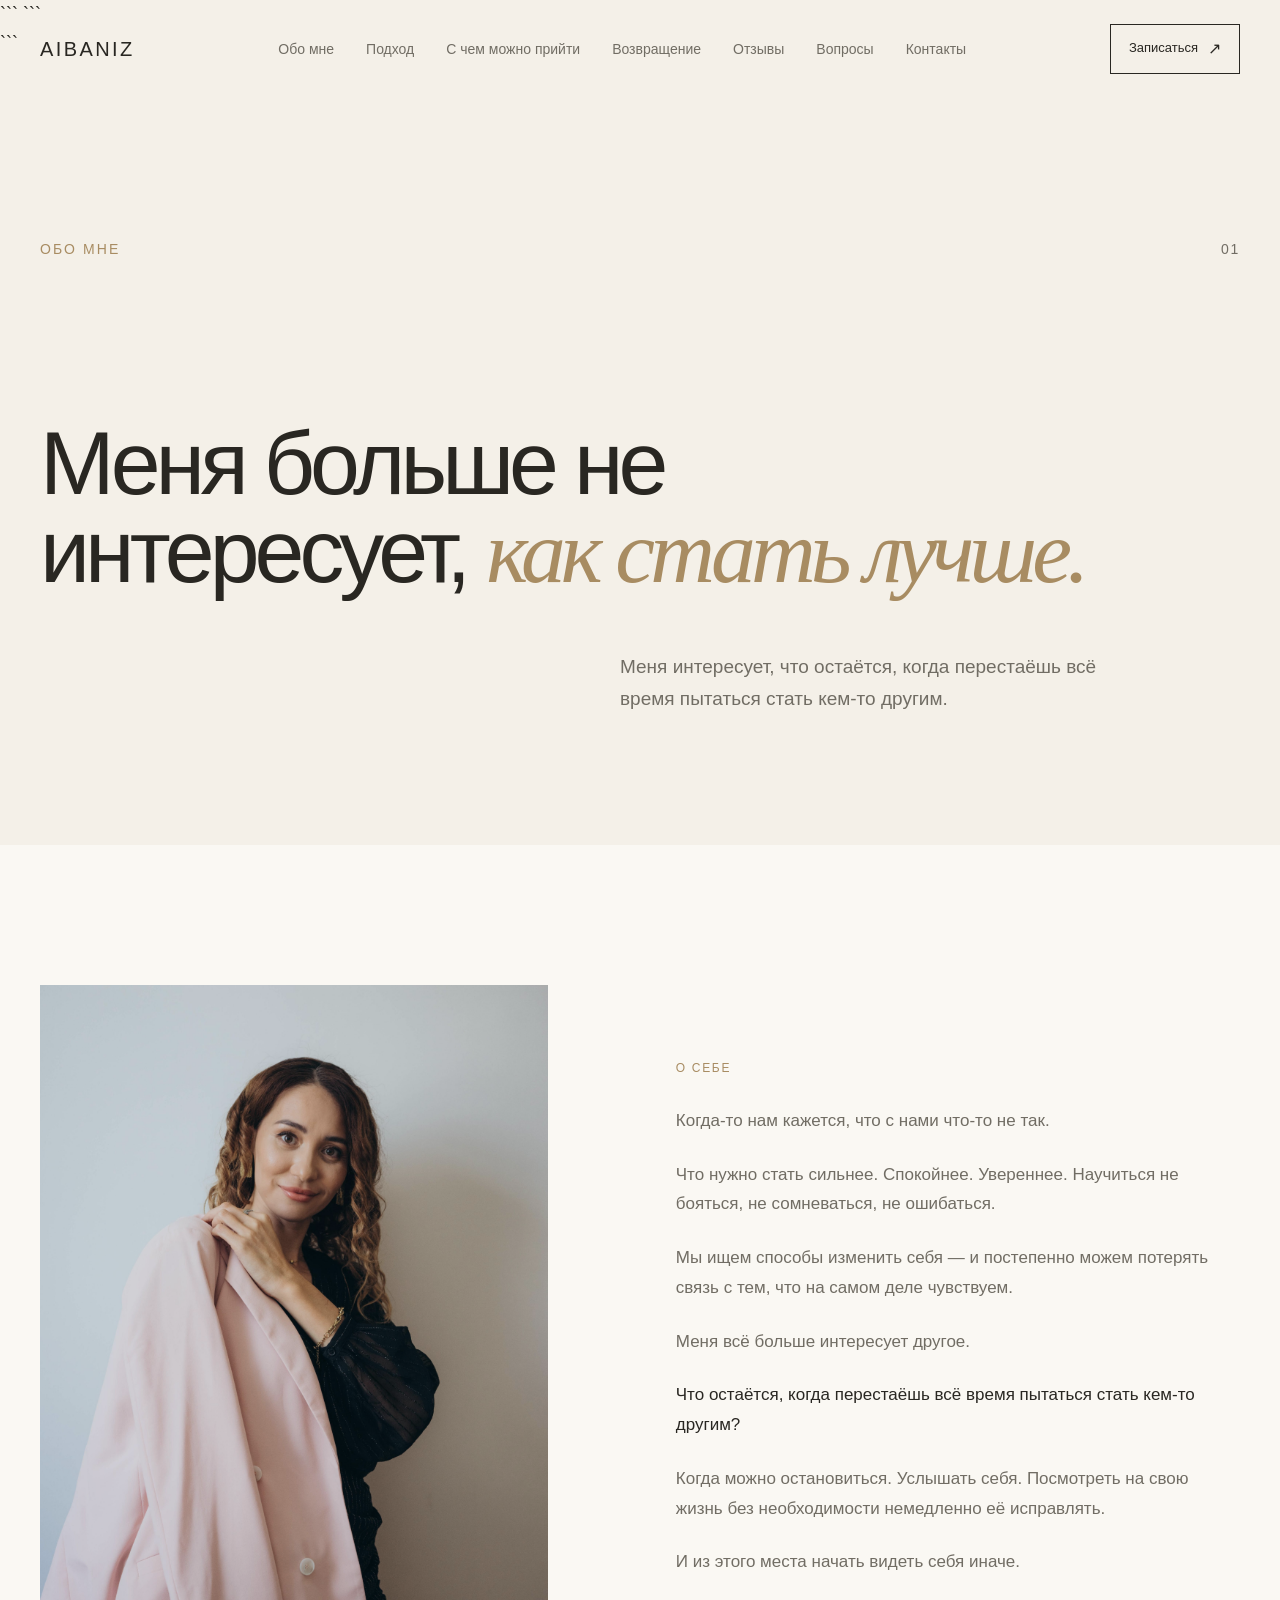
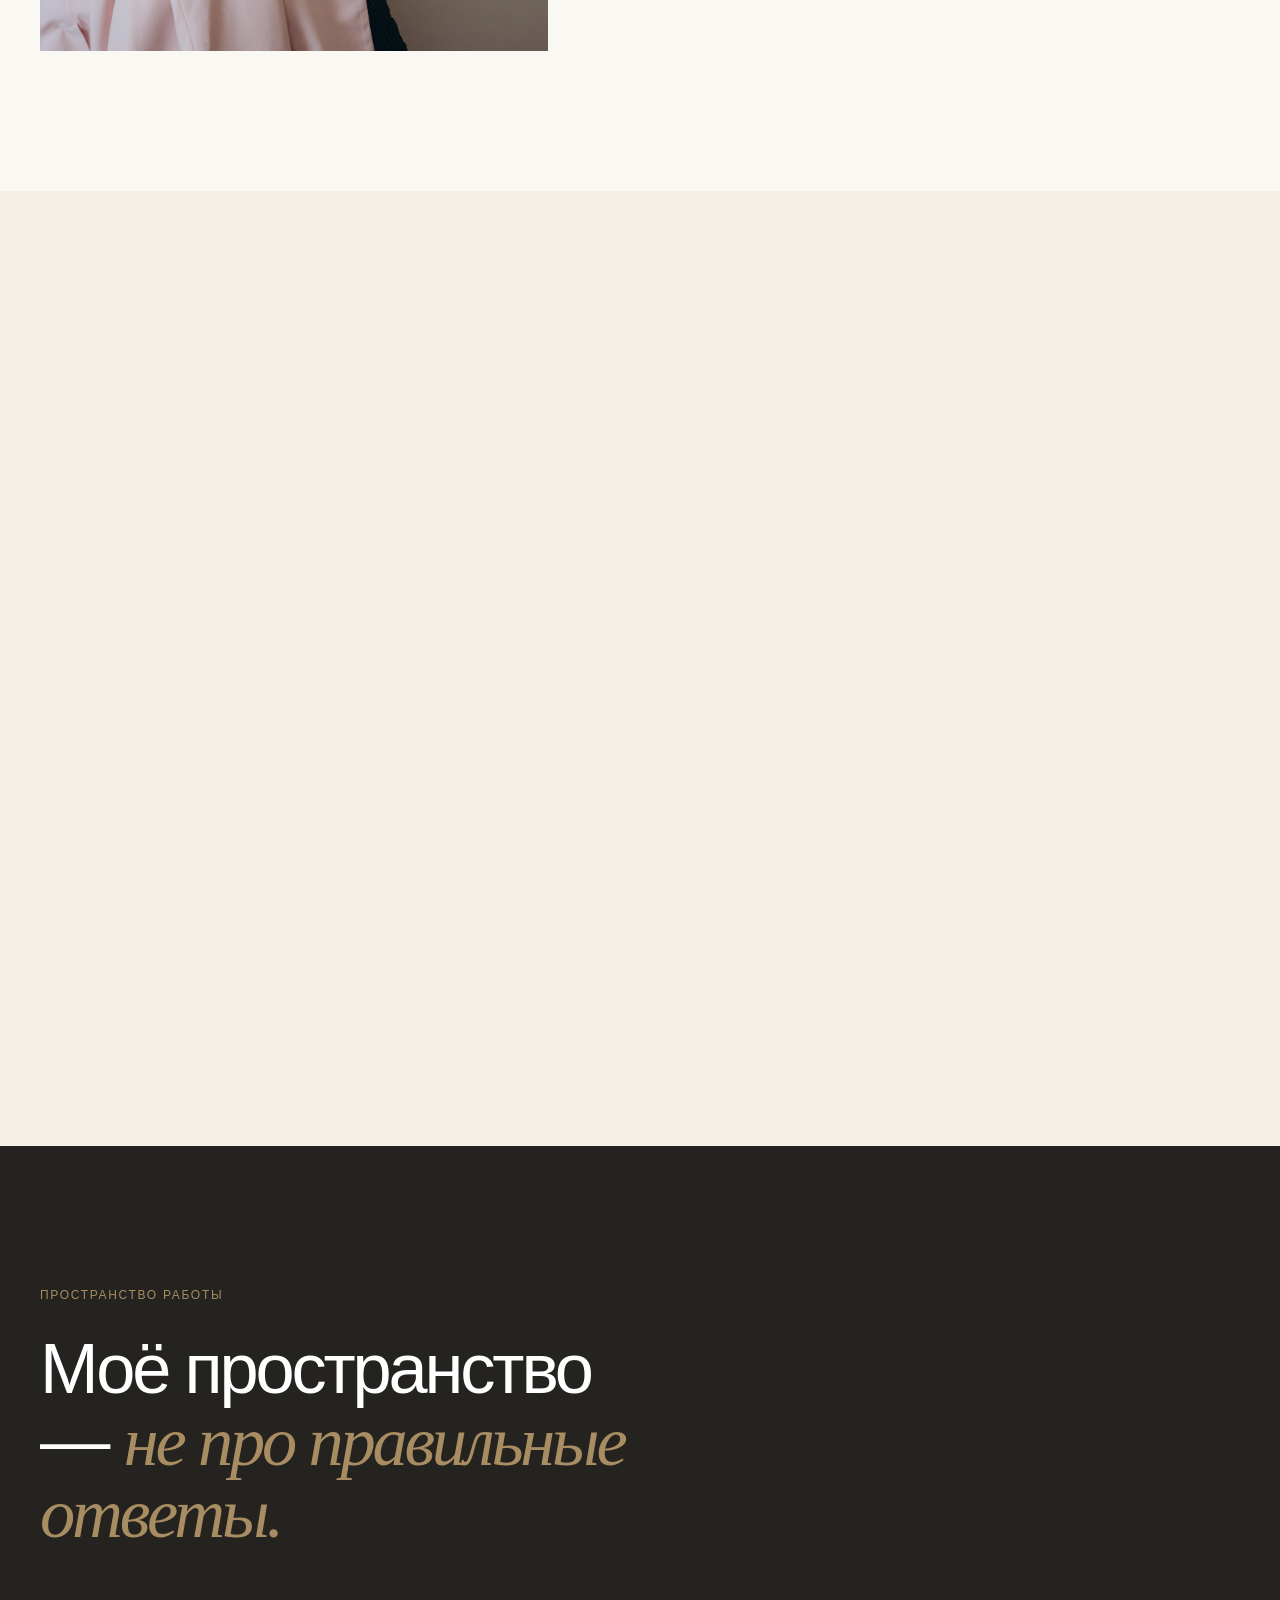
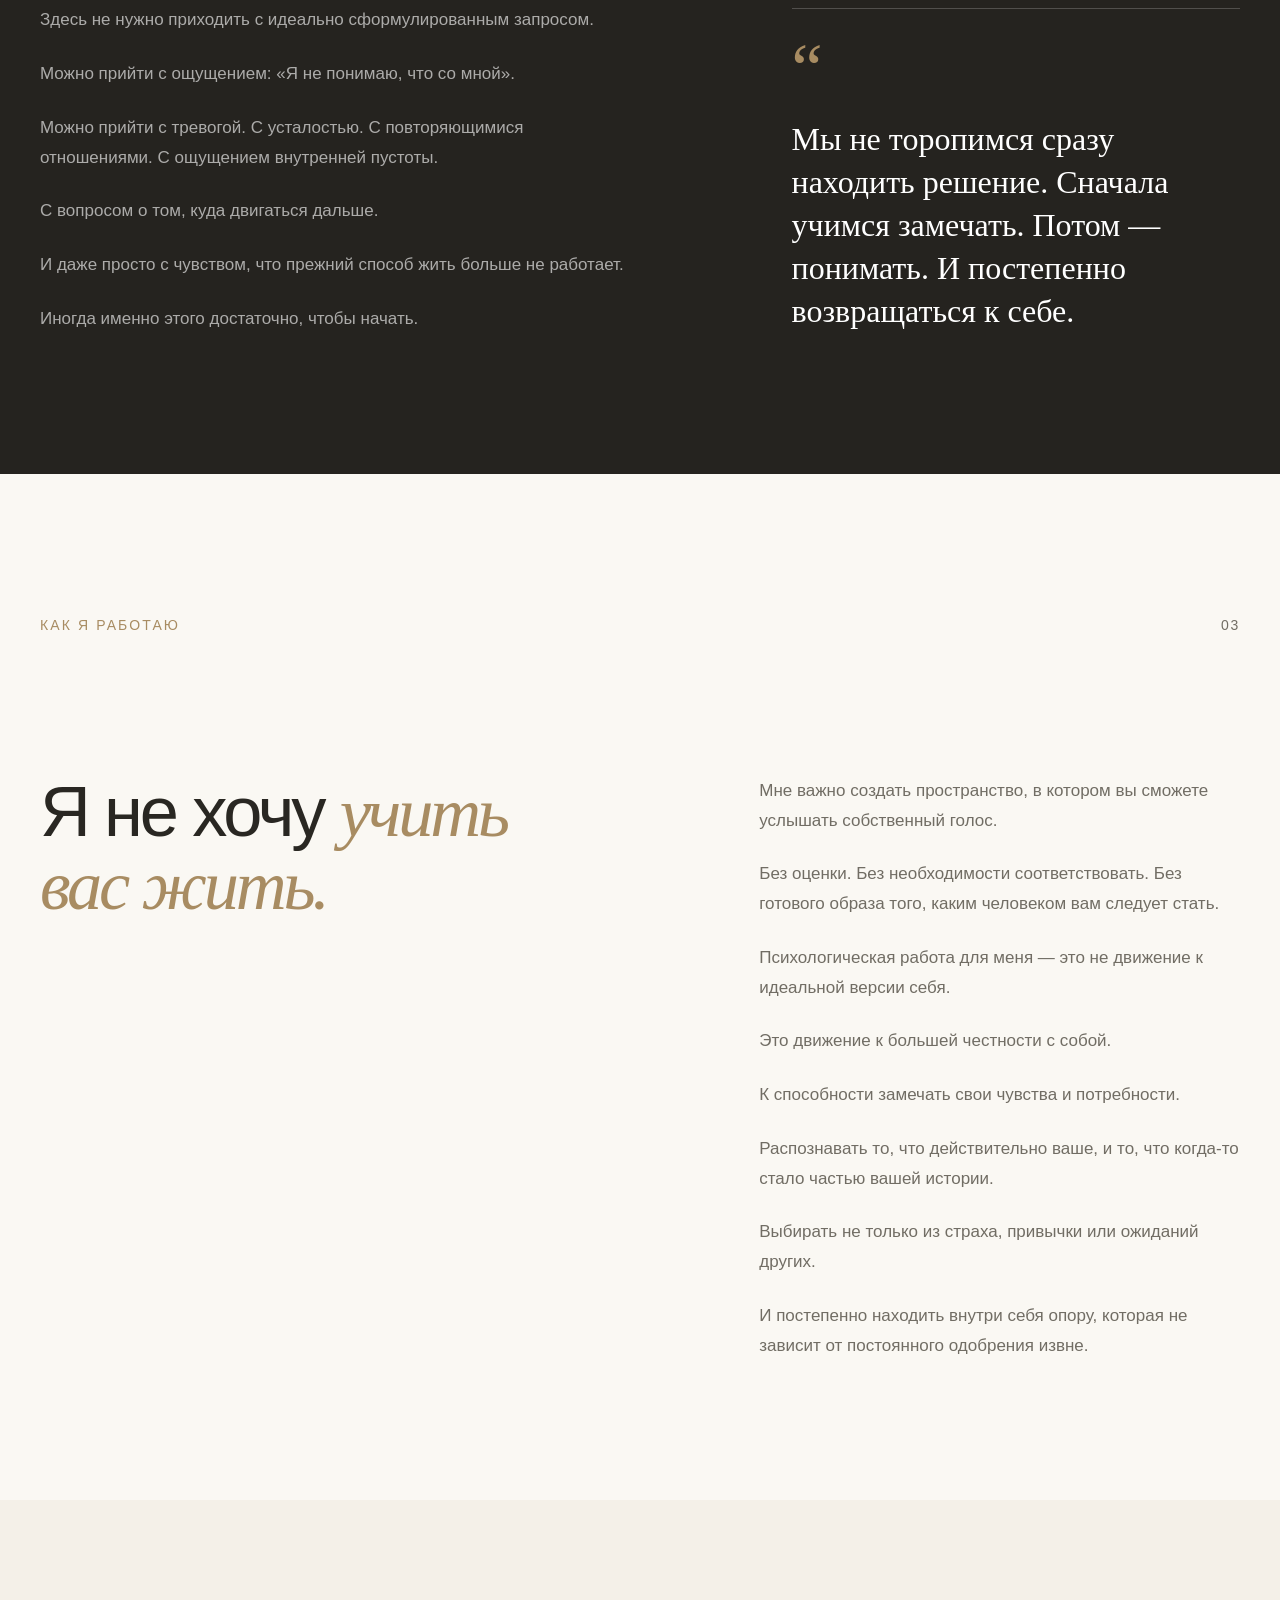
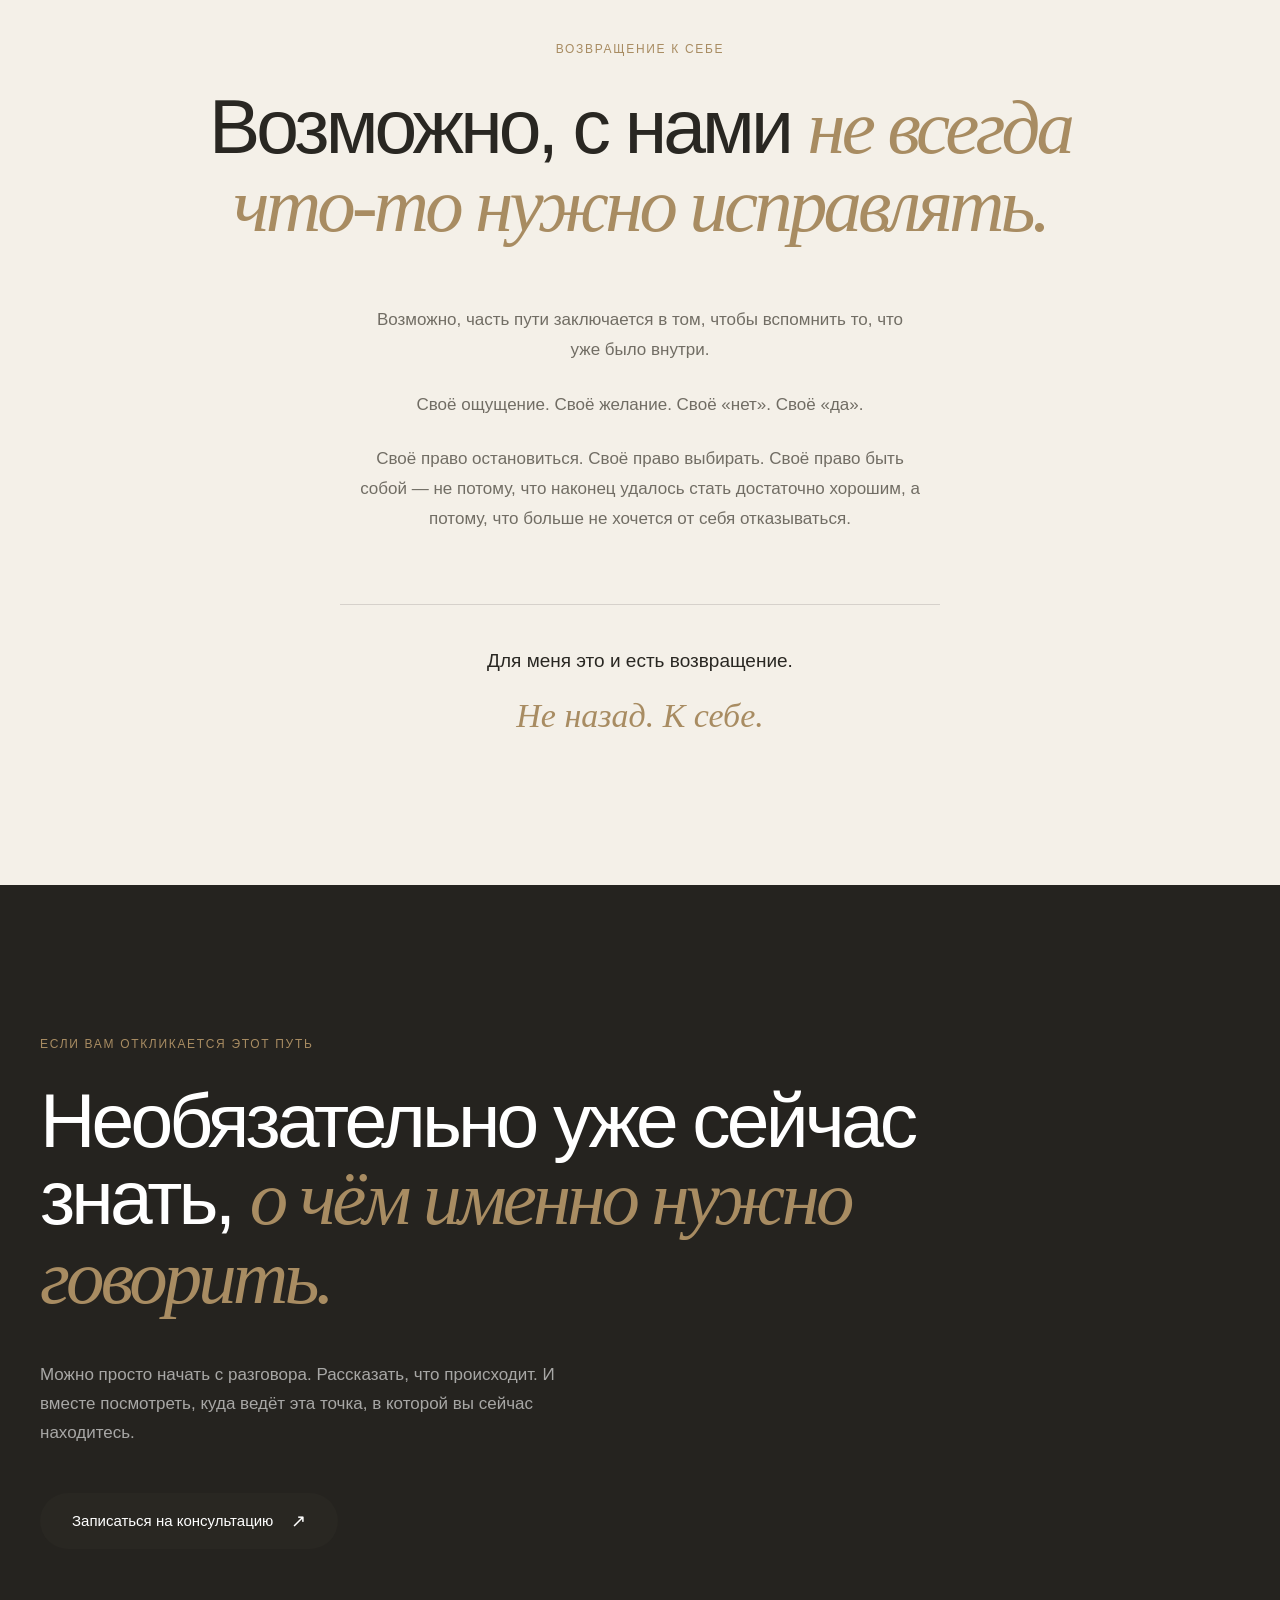
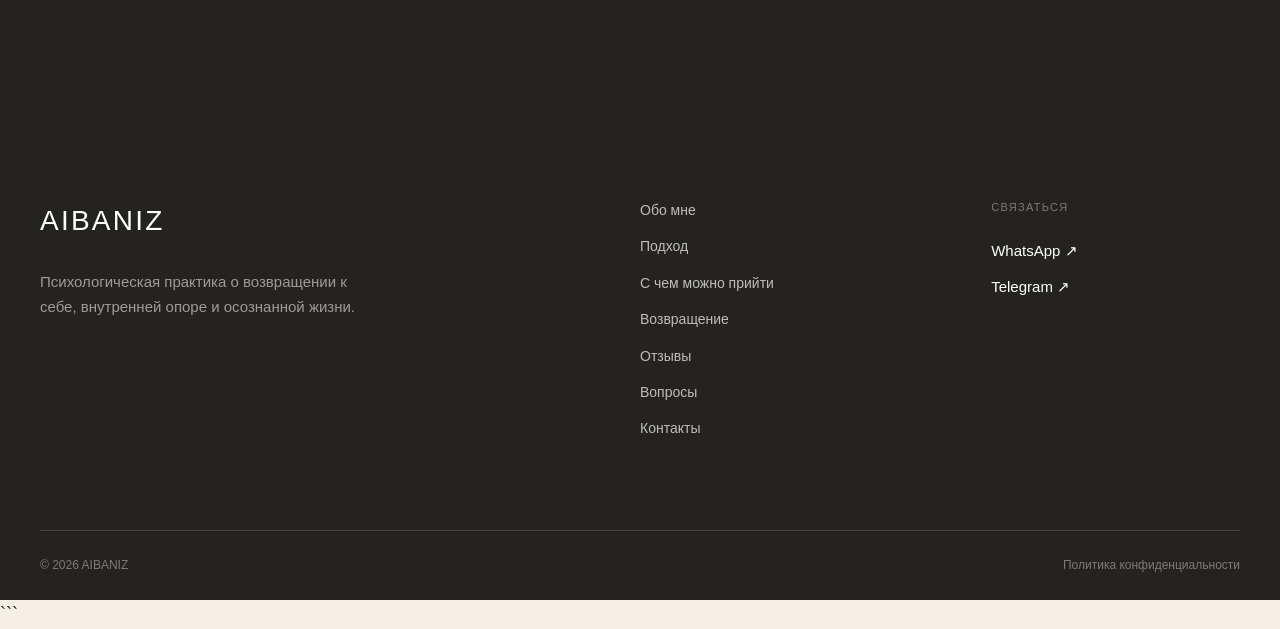
==== about.html @ 9a018389 "feat: add about and story pages" ====
<!doctype html>

<html lang="ru">
  <head>
    <meta charset="UTF-8" />

```
<meta
  name="viewport"
  content="width=device-width, initial-scale=1.0"
/>

<meta
  name="description"
  content="Айбаниз Велиева — психолог. О внутренней опоре, возвращении к себе и более честном контакте с собой."
/>

<title>Обо мне — Айбаниз Велиева, психолог</title>

<!-- CSS -->
<link rel="stylesheet" href="css/variables.css" />
<link rel="stylesheet" href="css/reset.css" />
<link rel="stylesheet" href="css/global.css" />

<link rel="stylesheet" href="css/header.css" />
<link rel="stylesheet" href="css/about-page.css" />
<link rel="stylesheet" href="css/footer.css" />
```

  </head>

  <body>
    <div id="header-placeholder"></div>

```
<main>
  <!-- ABOUT PAGE HERO -->

  <section class="about-page-hero">
    <div class="container">
      <div class="about-page-hero__top">
        <p class="section__label">Обо мне</p>

        <span class="about-page-hero__number">01</span>
      </div>

      <div class="about-page-hero__content">
        <h1 class="about-page-hero__title">
          Меня больше не интересует,
          <em>как стать лучше.</em>
        </h1>

        <p class="about-page-hero__intro">
          Меня интересует, что остаётся, когда перестаёшь всё время
          пытаться стать кем-то другим.
        </p>
      </div>
    </div>
  </section>


  <!-- INTRODUCTION -->

  <section class="about-page-section about-page-intro">
    <div class="container">
      <div class="about-page-intro__layout">
        <div class="about-page-intro__image-wrapper">
          <img
            src="images/about/about.jpg"
            alt="Айбаниз Велиева"
            class="about-page-intro__image"
          />
        </div>

        <div class="about-page-intro__content">
          <p class="about-page__eyebrow">О себе</p>

          <div class="about-page__text">
            <p>
              Когда-то нам кажется, что с нами что-то не так.
            </p>

            <p>
              Что нужно стать сильнее. Спокойнее. Увереннее. Научиться не
              бояться, не сомневаться, не ошибаться.
            </p>

            <p>
              Мы ищем способы изменить себя — и постепенно можем потерять
              связь с тем, что на самом деле чувствуем.
            </p>

            <p>
              Меня всё больше интересует другое.
            </p>

            <p>
              <em>
                Что остаётся, когда перестаёшь всё время пытаться стать
                кем-то другим?
              </em>
            </p>

            <p>
              Когда можно остановиться. Услышать себя. Посмотреть на свою
              жизнь без необходимости немедленно её исправлять.
            </p>

            <p>
              И из этого места начать видеть себя иначе.
            </p>
          </div>
        </div>
      </div>
    </div>
  </section>


  <!-- BELIEFS -->

  <section class="about-page-section about-page-beliefs">
    <div class="container">
      <div class="about-page-section__header">
        <p class="section__label">Мой взгляд</p>

        <span class="about-page-section__number">02</span>
      </div>

      <div class="about-page-section__content">
        <h2 class="about-page-section__title">
          Я верю, что человеку
          <em>не всегда нужно себя менять.</em>
        </h2>

        <div class="about-page-section__text">
          <p>
            Иногда ему нужно впервые по-настоящему себя услышать.
          </p>

          <p>
            За тревогой может быть непрожитое чувство. За раздражением —
            усталость или нарушение собственных границ.
          </p>

          <p>
            За невозможностью сделать выбор — страх ошибиться. За привычкой
            всё контролировать — глубокая потребность в безопасности.
          </p>

          <p>
            Мне важно не просто увидеть то, что происходит на поверхности.
          </p>

          <p>
            Мне важно вместе с человеком постепенно добраться до того
            места, где появляется понимание: что со мной происходит,
            почему я живу именно так и чего на самом деле хочу я.
          </p>
        </div>
      </div>
    </div>
  </section>


  <!-- SPACE -->

  <section class="about-page-section about-page-space">
    <div class="container">
      <div class="about-page-space__layout">
        <div class="about-page-space__content">
          <p class="about-page__eyebrow">Пространство работы</p>

          <h2 class="about-page-section__title">
            Моё пространство —
            <em>не про правильные ответы.</em>
          </h2>

          <div class="about-page__text">
            <p>
              Здесь не нужно приходить с идеально сформулированным
              запросом.
            </p>

            <p>
              Можно прийти с ощущением: «Я не понимаю, что со мной».
            </p>

            <p>
              Можно прийти с тревогой. С усталостью. С повторяющимися
              отношениями. С ощущением внутренней пустоты.
            </p>

            <p>
              С вопросом о том, куда двигаться дальше.
            </p>

            <p>
              И даже просто с чувством, что прежний способ жить больше не
              работает.
            </p>

            <p>
              Иногда именно этого достаточно, чтобы начать.
            </p>
          </div>
        </div>

        <div class="about-page-space__quote">
          <span class="about-page-space__quote-mark">“</span>

          <p>
            Мы не торопимся сразу находить решение.
            Сначала учимся замечать.
            Потом — понимать.
            И постепенно возвращаться к себе.
          </p>
        </div>
      </div>
    </div>
  </section>


  <!-- APPROACH -->

  <section class="about-page-section about-page-approach">
    <div class="container">
      <div class="about-page-section__header">
        <p class="section__label">Как я работаю</p>

        <span class="about-page-section__number">03</span>
      </div>

      <div class="about-page-approach__layout">
        <h2 class="about-page-section__title">
          Я не хочу
          <em>учить вас жить.</em>
        </h2>

        <div class="about-page-section__text">
          <p>
            Мне важно создать пространство, в котором вы сможете услышать
            собственный голос.
          </p>

          <p>
            Без оценки. Без необходимости соответствовать. Без готового
            образа того, каким человеком вам следует стать.
          </p>

          <p>
            Психологическая работа для меня — это не движение к идеальной
            версии себя.
          </p>

          <p>
            Это движение к большей честности с собой.
          </p>

          <p>
            К способности замечать свои чувства и потребности.
          </p>

          <p>
            Распознавать то, что действительно ваше, и то, что когда-то
            стало частью вашей истории.
          </p>

          <p>
            Выбирать не только из страха, привычки или ожиданий других.
          </p>

          <p>
            И постепенно находить внутри себя опору, которая не зависит от
            постоянного одобрения извне.
          </p>
        </div>
      </div>
    </div>
  </section>


  <!-- RETURN -->

  <section class="about-page-section about-page-return">
    <div class="container">
      <div class="about-page-return__content">
        <p class="about-page__eyebrow">Возвращение к себе</p>

        <h2 class="about-page-return__title">
          Возможно, с нами
          <em>не всегда что-то нужно исправлять.</em>
        </h2>

        <div class="about-page-return__text">
          <p>
            Возможно, часть пути заключается в том, чтобы вспомнить то,
            что уже было внутри.
          </p>

          <p>
            Своё ощущение.
            Своё желание.
            Своё «нет».
            Своё «да».
          </p>

          <p>
            Своё право остановиться.
            Своё право выбирать.
            Своё право быть собой — не потому, что наконец удалось стать
            достаточно хорошим, а потому, что больше не хочется от себя
            отказываться.
          </p>
        </div>

        <p class="about-page-return__final">
          Для меня это и есть возвращение.
          <em>Не назад. К себе.</em>
        </p>
      </div>
    </div>
  </section>


  <!-- CTA -->

  <section class="about-page-cta">
    <div class="container">
      <div class="about-page-cta__content">
        <p class="about-page__eyebrow">Если вам откликается этот путь</p>

        <h2 class="about-page-cta__title">
          Необязательно уже сейчас знать,
          <em>о чём именно нужно говорить.</em>
        </h2>

        <p class="about-page-cta__text">
          Можно просто начать с разговора. Рассказать, что происходит. И
          вместе посмотреть, куда ведёт эта точка, в которой вы сейчас
          находитесь.
        </p>

        <a
          href="index.html#contacts"
          class="button button--primary"
        >
          Записаться на консультацию
          <span>↗</span>
        </a>
      </div>
    </div>
  </section>
</main>

<div id="footer-placeholder"></div>

<script src="js/include.js"></script>

<script src="js/main.js"></script>
<script src="js/menu.js"></script>
<script src="js/animations.js"></script>
```

  </body>
</html>
---- css/variables.css ----
:root {

    /* =========================
       COLORS
       ========================= */

    --color-bg: #F4F0E8;
    --color-bg-light: #FAF8F3;
    --color-bg-dark: #25231F;

    --color-text: #292722;
    --color-text-light: #716D64;

    --color-accent: #A88C62;
    --color-accent-dark: #806B4B;

    --color-white: #FFFFFF;
    --color-border: rgba(41, 39, 34, 0.15);


    /* =========================
       TYPOGRAPHY
       ========================= */

    --font-main: "Helvetica Neue", Helvetica, Arial, sans-serif;

    --font-size-body: 18px;
    --font-size-small: 14px;

    --line-height-body: 1.6;
    --line-height-heading: 1.15;


    /* =========================
       CONTAINER
       ========================= */

    --container-width: 1240px;

    --container-padding: 40px;


    /* =========================
       SPACING
       ========================= */

    --section-padding: 140px;

    --spacing-xs: 10px;
    --spacing-sm: 20px;
    --spacing-md: 40px;
    --spacing-lg: 70px;
    --spacing-xl: 100px;


    /* =========================
       BORDER RADIUS
       ========================= */

    --radius-small: 4px;
    --radius-medium: 10px;
    --radius-large: 20px;


    /* =========================
       TRANSITIONS
       ========================= */

    --transition-fast: 0.2s ease;
    --transition-normal: 0.4s ease;
    --transition-slow: 0.8s ease;

}
---- css/global.css ----
/* =========================
   BODY
   ========================= */

body {
    font-family: var(--font-main);
    font-size: var(--font-size-body);
    line-height: var(--line-height-body);

    color: var(--color-text);
    background-color: var(--color-bg);

    -webkit-font-smoothing: antialiased;
}


/* =========================
   CONTAINER
   ========================= */

.container {
    width: min(
        100% - (var(--container-padding) * 2),
        var(--container-width)
    );

    margin-inline: auto;
}


/* =========================
   SECTIONS
   ========================= */

.section {
    padding-block: var(--section-padding);
}


/* =========================
   SECTION LABEL
   ========================= */

.section__label {
    margin-bottom: var(--spacing-md);

    font-size: var(--font-size-small);
    font-weight: 500;

    letter-spacing: 0.15em;
    text-transform: uppercase;

    color: var(--color-accent);
}


/* =========================
   SECTION TITLE
   ========================= */

.section__title {
    max-width: 900px;

    font-size: clamp(42px, 5vw, 76px);
    font-weight: 400;

    line-height: var(--line-height-heading);
    letter-spacing: -0.03em;
}


/* =========================
   BUTTONS
   ========================= */

.button {
    display: inline-flex;
    align-items: center;
    justify-content: center;

    min-height: 56px;
    padding: 0 32px;

    font-size: 15px;
    font-weight: 500;

    border-radius: 100px;

    transition:
        background-color var(--transition-normal),
        color var(--transition-normal),
        transform var(--transition-normal);
}


.button:hover {
    transform: translateY(-2px);
}


.button--primary {
    color: var(--color-white);
    background-color: var(--color-text);
}


.button--primary:hover {
    background-color: var(--color-accent-dark);
}


.button--secondary {
    color: var(--color-text);
    border: 1px solid var(--color-border);
}


.button--secondary:hover {
    color: var(--color-white);
    background-color: var(--color-text);
}

/* =========================
   BODY LOCK
   ========================= */

body.menu-open {
    overflow: hidden;
}

/* =========================
   ANIMATIONS
   ========================= */

.animate-on-load {
    opacity: 0;

    transform: translateY(25px);

    transition:
        opacity 0.8s ease,
        transform 0.8s ease;
}


.animate-on-load.is-visible {
    opacity: 1;

    transform: translateY(0);
}


.animate-on-scroll {
    opacity: 0;

    transform: translateY(40px);

    transition:
        opacity 1s ease,
        transform 1s ease;
}


.animate-on-scroll.is-visible {
    opacity: 1;

    transform: translateY(0);
}


/* Respect reduced motion */

@media (prefers-reduced-motion: reduce) {

    .animate-on-load,
    .animate-on-scroll {

        opacity: 1;

        transform: none;

        transition: none;
    }

}
---- css/header.css ----
/* =========================
   HEADER
   ========================= */

.header {
    position: fixed;
    top: 0;
    left: 0;
    z-index: 1000;

    width: 100%;

    padding: 24px 0;

    transition:
        background-color var(--transition-normal),
        padding var(--transition-normal),
        box-shadow var(--transition-normal);
}


/* Header after scroll */

.header.scrolled {
    padding: 16px 0;

    background-color: rgba(244, 240, 232, 0.92);

    box-shadow: 0 1px 0 rgba(41, 39, 34, 0.08);

    backdrop-filter: blur(12px);
}


/* =========================
   HEADER CONTAINER
   ========================= */

.header__container {
    display: flex;
    align-items: center;
    justify-content: space-between;
}


/* =========================
   LOGO
   ========================= */

.logo {
    position: relative;
    z-index: 1002;

    font-size: 20px;
    font-weight: 500;

    letter-spacing: 0.12em;
}


/* =========================
   NAVIGATION
   ========================= */

.navigation {
    display: flex;
    align-items: center;

    gap: 32px;
}


.navigation__link {
    position: relative;

    font-size: 14px;

    color: var(--color-text-light);

    transition: color var(--transition-fast);
}


.navigation__link::after {
    content: "";

    position: absolute;
    left: 0;
    bottom: -6px;

    width: 100%;
    height: 1px;

    background-color: var(--color-text);

    transform: scaleX(0);
    transform-origin: right;

    transition: transform var(--transition-normal);
}


.navigation__link:hover {
    color: var(--color-text);
}


.navigation__link:hover::after {
    transform: scaleX(1);
    transform-origin: left;
}


/* =========================
   MOBILE BUTTON
   ========================= */

.menu-toggle {
    position: relative;
    z-index: 1002;

    display: none;

    width: 44px;
    height: 44px;

    align-items: center;
    justify-content: center;
    flex-direction: column;

    gap: 5px;
}


.menu-toggle span {
    display: block;

    width: 24px;
    height: 1px;

    background-color: var(--color-text);

    transition:
        transform var(--transition-normal),
        opacity var(--transition-normal);
}


/* =========================
   MOBILE MENU OPEN
   ========================= */

.menu-toggle.active span:nth-child(1) {
    transform: translateY(6px) rotate(45deg);
}


.menu-toggle.active span:nth-child(2) {
    opacity: 0;
}


.menu-toggle.active span:nth-child(3) {
    transform: translateY(-6px) rotate(-45deg);
}


/* =========================
   TABLET / MOBILE
   ========================= */

@media (max-width: 900px) {

    /* Hide desktop CTA */

    .header__cta {
        display: none;
    }


    /* Mobile navigation */

    .navigation {
        position: fixed;

        top: 0;
        right: 0;
        bottom: 0;
        left: 0;

        z-index: 1001;

        display: flex;

        flex-direction: column;

        align-items: flex-start;

        justify-content: flex-start;

        gap: 0;

        width: 100%;
        height: 100vh;

        padding:
            110px
            32px
            40px;

        box-sizing: border-box;

        background-color: #f4f0e8;

        overflow-y: auto;

        opacity: 0;

        visibility: hidden;

        transform: translateY(-20px);

        transition:
            opacity var(--transition-normal),
            visibility var(--transition-normal),
            transform var(--transition-normal);
    }


    /* Open menu */

    .navigation.active {
        opacity: 1;

        visibility: visible;

        transform: translateY(0);
    }


    /* Navigation links */

    .navigation__link {
        display: flex;

        align-items: center;

        width: 100%;

        min-height: 58px;

        padding: 14px 0;

        border-bottom: 1px solid
            rgba(41, 39, 34, 0.12);

        box-sizing: border-box;

        font-size: clamp(24px, 7vw, 34px);

        line-height: 1.15;

        color: var(--color-text);
    }


    .navigation__link::after {
        display: none;
    }


    /* Mobile CTA */

    .navigation__cta {
    display: inline-flex;

    position: relative;
    z-index: 2;

    align-items: center;
    justify-content: space-between;

    width: 100%;

    margin-top: 28px;

    padding: 16px 18px;

    border: 1px solid var(--color-text);

    box-sizing: border-box;

    font-size: 18px;

    color: var(--color-text);

    cursor: pointer;

    pointer-events: auto;
}


    .navigation__cta span {
        font-size: 20px;
    }


    /* Burger */

    .menu-toggle {
        display: flex;

        z-index: 1002;
    }

}


/* =========================
   HEADER CTA
   ========================= */

.header__cta {
    display: inline-flex;

    align-items: center;
    gap: 10px;

    padding: 11px 18px;

    border: 1px solid var(--color-text);

    font-size: 13px;

    color: var(--color-text);

    transition:
        background-color var(--transition-fast),
        color var(--transition-fast),
        transform var(--transition-fast);
}


.header__cta span {
    font-size: 16px;

    transition:
        transform var(--transition-fast);
}


.header__cta:hover {
    background-color: var(--color-text);

    color: var(--color-bg);
}


.header__cta:hover span {
    transform: translate(2px, -2px);
}


/* =========================
   MOBILE CTA
   ========================= */

.navigation__cta {
    display: none;
}


/* =========================
   MOBILE
   ========================= */

@media (max-width: 900px) {

    .header__cta {
        display: none;
    }


    .navigation__cta {
        display: inline-flex;

        align-items: center;
        gap: 12px;

        margin-top: 12px;

        padding: 14px 20px;

        border: 1px solid var(--color-text);

        font-size: 18px;

        color: var(--color-text);
    }


    .navigation__cta span {
        font-size: 20px;
    }


    .navigation {
        padding: 40px 24px;
    }

}

body.menu-open {
    overflow: hidden;
}
---- css/about-page.css ----
/* =========================
ABOUT PAGE
========================= */

.about-page-hero {
padding-block: 180px 130px;

background-color: var(--color-bg);
}

.about-page-hero__top {
display: flex;
align-items: flex-start;
justify-content: space-between;

margin-bottom: 120px;
}

.about-page-hero__number,
.about-page-section__number {
font-size: 14px;

letter-spacing: 0.12em;

color: var(--color-text-light);
}

.about-page-hero__content {
max-width: 1100px;
}

.about-page-hero__title {
max-width: 1050px;

margin: 0;

font-size: clamp(55px, 7vw, 105px);

font-weight: 400;

line-height: 0.98;

letter-spacing: -0.055em;
}

.about-page-hero__title em,
.about-page-section__title em,
.about-page-return__title em,
.about-page-cta__title em {
font-family: Georgia, "Times New Roman", serif;

font-weight: 400;

color: var(--color-accent);
}

.about-page-hero__intro {
max-width: 520px;

margin-top: 55px;
margin-left: auto;

font-size: 19px;

line-height: 1.7;

color: var(--color-text-light);
}

/* =========================
COMMON SECTION
========================= */

.about-page-section {
padding-block: 140px;
}

.about-page-section__header {
display: flex;
align-items: flex-start;
justify-content: space-between;

margin-bottom: 100px;
}

.about-page__eyebrow {
margin-bottom: 28px;

font-size: 12px;

font-weight: 500;

text-transform: uppercase;

letter-spacing: 0.14em;

color: var(--color-accent);
}

.about-page__text {
color: var(--color-text-light);
}

.about-page__text p {
margin-bottom: 24px;

font-size: 17px;

line-height: 1.75;
}

.about-page__text p:last-child {
margin-bottom: 0;
}

.about-page__text em {
color: var(--color-text);

font-style: normal;
}

/* =========================
INTRODUCTION
========================= */

.about-page-intro {
background-color: var(--color-bg-light);
}

.about-page-intro__layout {
display: grid;

grid-template-columns:
minmax(300px, 0.9fr)
minmax(400px, 1fr);

gap: clamp(70px, 10vw, 160px);

align-items: center;
}

.about-page-intro__image-wrapper {
position: relative;

overflow: hidden;
}

.about-page-intro__image {
display: block;

width: 100%;
height: min(700px, 52vw);

object-fit: cover;

filter: saturate(0.8);

transition:
filter var(--transition-slow),
transform var(--transition-slow);
}

.about-page-intro__image-wrapper:hover .about-page-intro__image {
filter: saturate(1);

transform: scale(1.015);
}

.about-page-intro__content {
max-width: 620px;
}

/* =========================
BELIEFS
========================= */

.about-page-beliefs {
background-color: var(--color-bg);
}

.about-page-section__content {
display: grid;

grid-template-columns:
minmax(350px, 1.2fr)
minmax(300px, 0.8fr);

gap: clamp(70px, 12vw, 180px);

align-items: start;
}

.about-page-section__title {
max-width: 850px;

margin: 0;

font-size: clamp(45px, 5.5vw, 78px);

font-weight: 400;

line-height: 1.02;

letter-spacing: -0.045em;
}

.about-page-section__content .about-page-section__text {
max-width: 480px;
}

.about-page-section__text {
color: var(--color-text-light);
}

.about-page-section__text p {
margin-bottom: 24px;

font-size: 17px;

line-height: 1.75;
}

.about-page-section__text p:last-child {
margin-bottom: 0;
}

/* =========================
SPACE
========================= */

.about-page-space {
background-color: var(--color-bg-dark);

color: var(--color-white);
}

.about-page-space__layout {
display: grid;

grid-template-columns:
minmax(350px, 1fr)
minmax(300px, 0.75fr);

gap: clamp(70px, 12vw, 180px);

align-items: end;
}

.about-page-space__content {
max-width: 700px;
}

.about-page-space .about-page__eyebrow {
color: var(--color-accent);
}

.about-page-space .about-page-section__title {
margin-bottom: 55px;
}

.about-page-space .about-page__text {
color: rgba(255, 255, 255, 0.62);
}

.about-page-space .about-page__text em {
color: var(--color-white);
}

.about-page-space__quote {
padding: 35px 0 0;

border-top: 1px solid rgba(255, 255, 255, 0.2);
}

.about-page-space__quote-mark {
display: block;

margin-bottom: 25px;

font-family: Georgia, "Times New Roman", serif;

font-size: 70px;

line-height: 0.7;

color: var(--color-accent);
}

.about-page-space__quote p {
max-width: 430px;

font-family: Georgia, "Times New Roman", serif;

font-size: clamp(24px, 2.5vw, 34px);

line-height: 1.35;

color: var(--color-white);
}

/* =========================
APPROACH
========================= */

.about-page-approach {
background-color: var(--color-bg-light);
}

.about-page-approach__layout {
display: grid;

grid-template-columns:
minmax(350px, 1fr)
minmax(350px, 0.85fr);

gap: clamp(70px, 12vw, 180px);

align-items: start;
}

.about-page-approach__layout .about-page-section__text {
max-width: 500px;
}

/* =========================
RETURN
========================= */

.about-page-return {
background-color: var(--color-bg);
}

.about-page-return__content {
max-width: 900px;

margin-inline: auto;

text-align: center;
}

.about-page-return__title {
max-width: 900px;

margin: 0 auto 60px;

font-size: clamp(48px, 6vw, 86px);

font-weight: 400;

line-height: 1;

letter-spacing: -0.05em;
}

.about-page-return__text {
max-width: 560px;

margin-inline: auto;

color: var(--color-text-light);
}

.about-page-return__text p {
margin-bottom: 25px;

font-size: 17px;

line-height: 1.75;
}

.about-page-return__text p:last-child {
margin-bottom: 0;
}

.about-page-return__final {
max-width: 600px;

margin: 70px auto 0;

padding-top: 40px;

border-top: 1px solid var(--color-border);

font-size: 19px;

line-height: 1.7;
}

.about-page-return__final em {
display: block;

margin-top: 10px;

font-family: Georgia, "Times New Roman", serif;

font-size: 34px;

font-weight: 400;

color: var(--color-accent);
}

/* =========================
CTA
========================= */

.about-page-cta {
padding-block: 150px;

background-color: var(--color-bg-dark);

color: var(--color-white);
}

.about-page-cta__content {
max-width: 950px;
}

.about-page-cta .about-page__eyebrow {
color: var(--color-accent);
}

.about-page-cta__title {
max-width: 900px;

margin: 0 0 45px;

font-size: clamp(48px, 6vw, 86px);

font-weight: 400;

line-height: 1;

letter-spacing: -0.05em;
}

.about-page-cta__text {
max-width: 520px;

margin-bottom: 45px;

font-size: 17px;

line-height: 1.7;

color: rgba(255, 255, 255, 0.6);
}

.about-page-cta .button {
gap: 18px;
}

.about-page-cta .button span {
font-size: 18px;

transition: transform var(--transition-normal);
}

.about-page-cta .button:hover span {
transform: translate(3px, -3px);
}

/* =========================
ANIMATIONS
========================= */

.about-page-hero__content,
.about-page-hero__top,
.about-page-intro__image-wrapper,
.about-page-intro__content,
.about-page-section__header,
.about-page-section__content,
.about-page-space__layout,
.about-page-approach__layout,
.about-page-return__content,
.about-page-cta__content {
opacity: 0;

transform: translateY(35px);

transition:
opacity 0.9s ease,
transform 0.9s ease;
}

.about-page-hero__content {
transition-delay: 0.1s;
}

.about-page-intro__content {
transition-delay: 0.15s;
}

.about-page-section__content,
.about-page-space__layout,
.about-page-approach__layout {
transition-delay: 0.1s;
}

.about-page-return__content {
transition-delay: 0.1s;
}

.about-page-cta__content {
transition-delay: 0.1s;
}

.about-page-hero__content.is-visible,
.about-page-hero__top.is-visible,
.about-page-intro__image-wrapper.is-visible,
.about-page-intro__content.is-visible,
.about-page-section__header.is-visible,
.about-page-section__content.is-visible,
.about-page-space__layout.is-visible,
.about-page-approach__layout.is-visible,
.about-page-return__content.is-visible,
.about-page-cta__content.is-visible {
opacity: 1;

transform: translateY(0);
}

/* =========================
TABLET
========================= */

@media (max-width: 900px) {
.about-page-hero {
padding-block: 150px 100px;
}

.about-page-hero__top {
margin-bottom: 90px;
}

.about-page-hero__title {
font-size: clamp(50px, 8vw, 76px);
}

.about-page-section {
padding-block: 110px;
}

.about-page-section__header {
margin-bottom: 75px;
}

.about-page-intro__layout {
grid-template-columns: 1fr 1fr;

```
gap: 60px;
```

}

.about-page-intro__image {
height: 560px;
}

.about-page-section__content,
.about-page-space__layout,
.about-page-approach__layout {
grid-template-columns: 1fr;

```
gap: 60px;
```

}

.about-page-section__title {
font-size: clamp(42px, 6vw, 64px);
}

.about-page-space__quote {
max-width: 550px;
}

.about-page-return__title,
.about-page-cta__title {
font-size: clamp(46px, 7vw, 70px);
}

.about-page-cta {
padding-block: 120px;
}
}

/* =========================
MOBILE
========================= */

@media (max-width: 700px) {
.about-page-hero {
padding-block: 120px 80px;
}

.about-page-hero__top {
margin-bottom: 65px;
}

.about-page-hero__title {
font-size: clamp(42px, 11vw, 58px);

```
line-height: 1.02;
```

}

.about-page-hero__intro {
margin-top: 35px;
margin-left: 0;

```
font-size: 16px;
```

}

.about-page-section {
padding-block: 90px;
}

.about-page-section__header {
margin-bottom: 55px;
}

.about-page-intro__layout {
grid-template-columns: 1fr;

```
gap: 55px;
```

}

.about-page-intro__image {
height: 500px;
}

.about-page-intro__content {
max-width: none;
}

.about-page__text p,
.about-page-section__text p,
.about-page-return__text p {
font-size: 16px;

```
line-height: 1.7;
```

}

.about-page-section__content {
gap: 45px;
}

.about-page-section__title {
font-size: clamp(40px, 10.5vw, 56px);

```
line-height: 1.04;
```

}

.about-page-space__layout,
.about-page-approach__layout {
gap: 50px;
}

.about-page-space__quote p {
font-size: 27px;
}

.about-page-return__title {
margin-bottom: 45px;

```
font-size: clamp(42px, 10.5vw, 58px);
```

}

.about-page-return__final {
margin-top: 55px;

```
padding-top: 30px;

font-size: 17px;
```

}

.about-page-return__final em {
font-size: 30px;
}

.about-page-cta {
padding-block: 100px;
}

.about-page-cta__title {
margin-bottom: 35px;

```
font-size: clamp(42px, 10.5vw, 58px);
```

}

.about-page-cta__text {
margin-bottom: 35px;

```
font-size: 16px;
```

}

.about-page-cta .button {
width: 100%;
}
}

/* =========================
REDUCED MOTION
========================= */

@media (prefers-reduced-motion: reduce) {
.about-page-intro__image {
transition: none;
}

.about-page-intro__image-wrapper:hover .about-page-intro__image {
transform: none;
}
}
---- css/footer.css ----
/* =========================
   FOOTER
   ========================= */

.footer {
  background-color: var(--color-bg-dark);

  color: var(--color-white);

  overflow: hidden;
}

/* =========================
   FOOTER TOP
   ========================= */

.footer__top {
  display: grid;

  grid-template-columns: 2fr 1fr 1fr;

  gap: clamp(50px, 8vw, 120px);

  padding-block: 100px 90px;

  border-bottom: 1px solid rgba(255, 255, 255, 0.15);
}

/* =========================
   FOOTER BRAND
   ========================= */

.footer__brand {
  max-width: 360px;
}

.footer__logo {
  display: inline-block;

  margin-bottom: 25px;

  font-size: 28px;

  font-weight: 500;

  letter-spacing: 0.08em;

  color: var(--color-white);

  transition: color var(--transition-normal);
}

.footer__logo:hover {
  color: var(--color-accent);
}

.footer__description {
  max-width: 330px;

  font-size: 15px;

  line-height: 1.7;

  color: rgba(255, 255, 255, 0.55);
}

/* =========================
   FOOTER NAVIGATION
   ========================= */

.footer__navigation {
  display: flex;

  flex-direction: column;

  gap: 14px;
}

.footer__navigation a {
  width: fit-content;

  font-size: 14px;

  color: rgba(255, 255, 255, 0.7);

  transition:
    color var(--transition-normal),
    transform var(--transition-normal);
}

.footer__navigation a:hover {
  color: var(--color-white);

  transform: translateX(4px);
}

/* =========================
   FOOTER CONTACT
   ========================= */

.footer__contact {
  display: flex;

  flex-direction: column;

  align-items: flex-start;
}

.footer__label {
  margin-bottom: 22px;

  font-size: 11px;

  text-transform: uppercase;

  letter-spacing: 0.12em;

  color: rgba(255, 255, 255, 0.4);
}

.footer__contact-link {
  margin-bottom: 12px;

  font-size: 15px;

  color: var(--color-white);

  transition:
    color var(--transition-normal),
    transform var(--transition-normal);
}

.footer__contact-link:hover {
  color: var(--color-accent);

  transform: translateX(4px);
}

.footer__contact-link:last-child {
  margin-bottom: 0;
}

/* =========================
   FOOTER BOTTOM
   ========================= */

.footer__bottom {
  display: flex;

  align-items: center;

  justify-content: space-between;

  gap: 30px;

  padding-block: 25px;

  font-size: 12px;

  color: rgba(255, 255, 255, 0.4);
}

.footer__bottom p {
  margin: 0;
}

.footer__bottom a {
  color: rgba(255, 255, 255, 0.4);

  transition: color var(--transition-normal);
}

.footer__bottom a:hover {
  color: var(--color-white);
}

/* =========================
   TABLET
   ========================= */

@media (max-width: 900px) {
  .footer__top {
    grid-template-columns: 1.5fr 1fr 1fr;

    gap: 50px;

    padding-block: 80px 70px;
  }
}

/* =========================
   MOBILE
   ========================= */

@media (max-width: 700px) {
  .footer__top {
    grid-template-columns: 1fr;

    gap: 55px;

    padding-block: 70px 60px;
  }

  .footer__brand {
    max-width: 400px;
  }

  .footer__navigation {
    gap: 13px;
  }

  .footer__bottom {
    flex-direction: column;

    align-items: flex-start;

    gap: 12px;

    padding-block: 22px;
  }
}
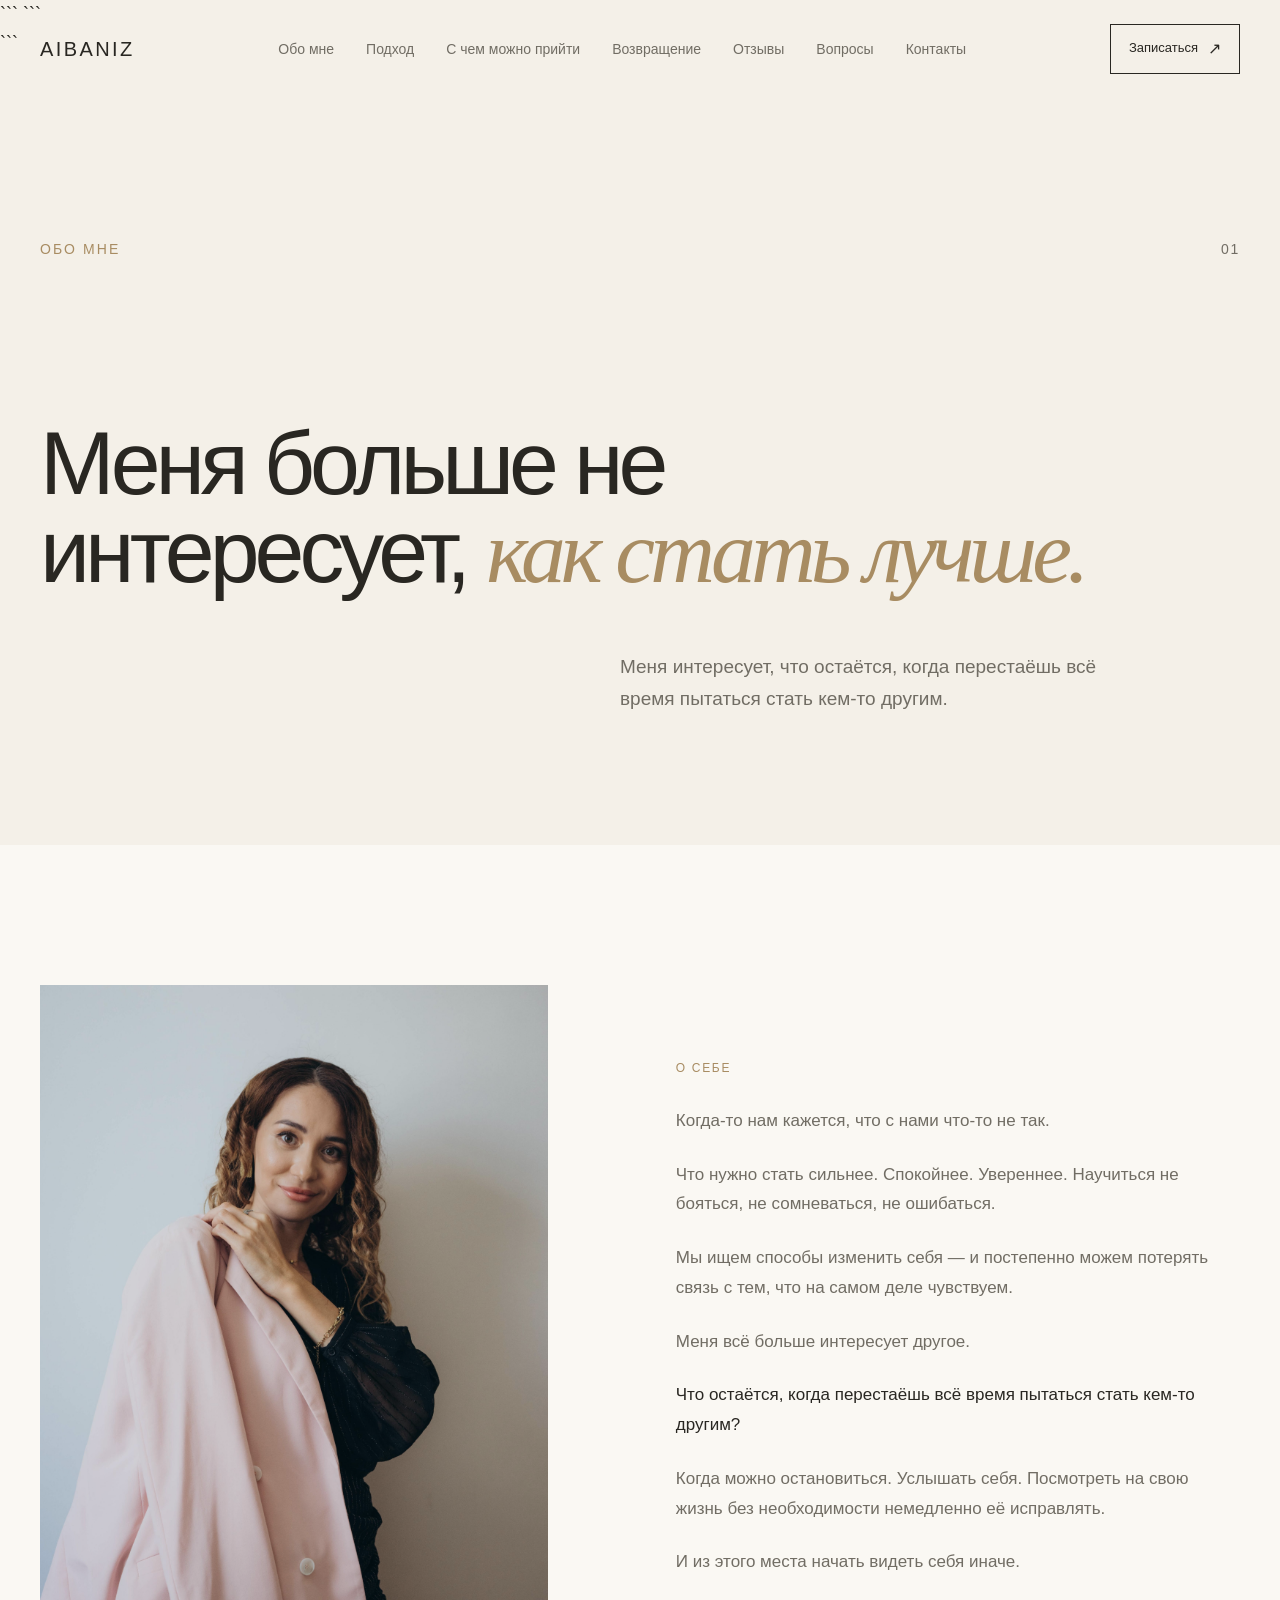
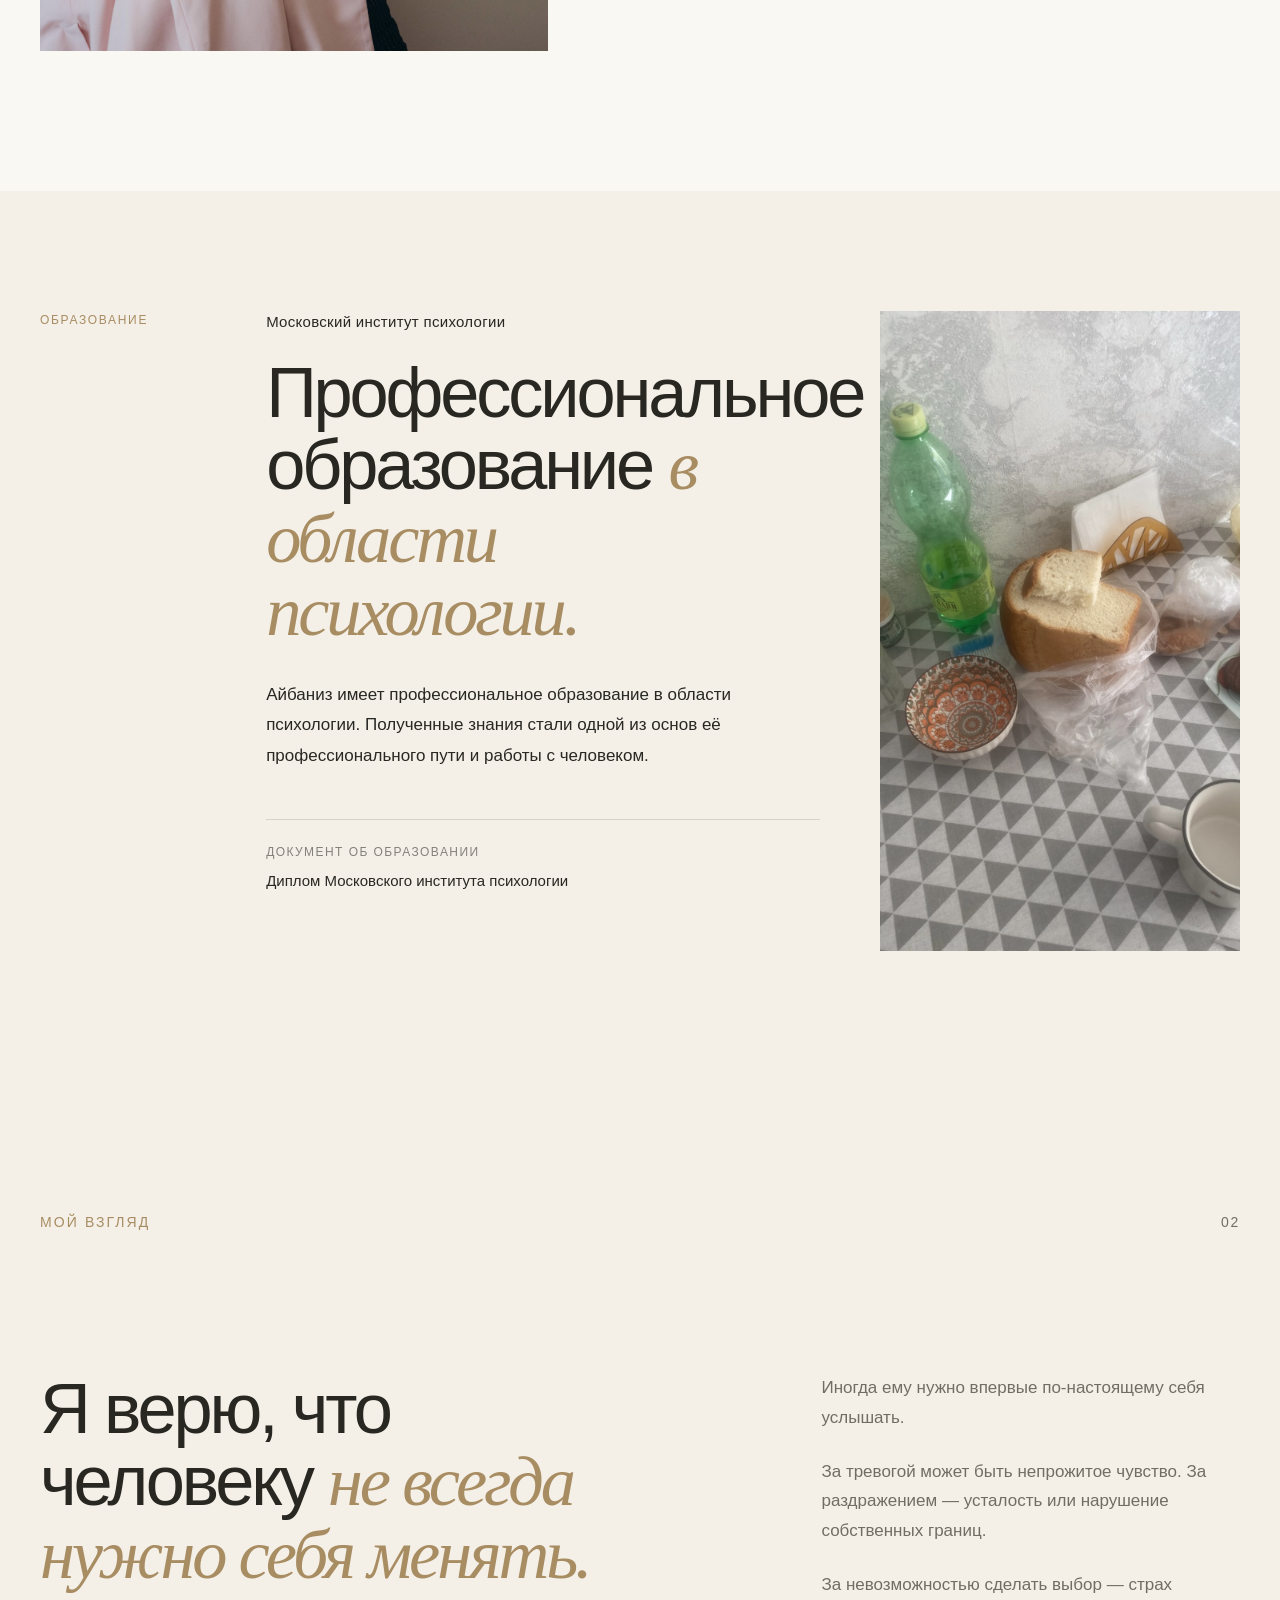
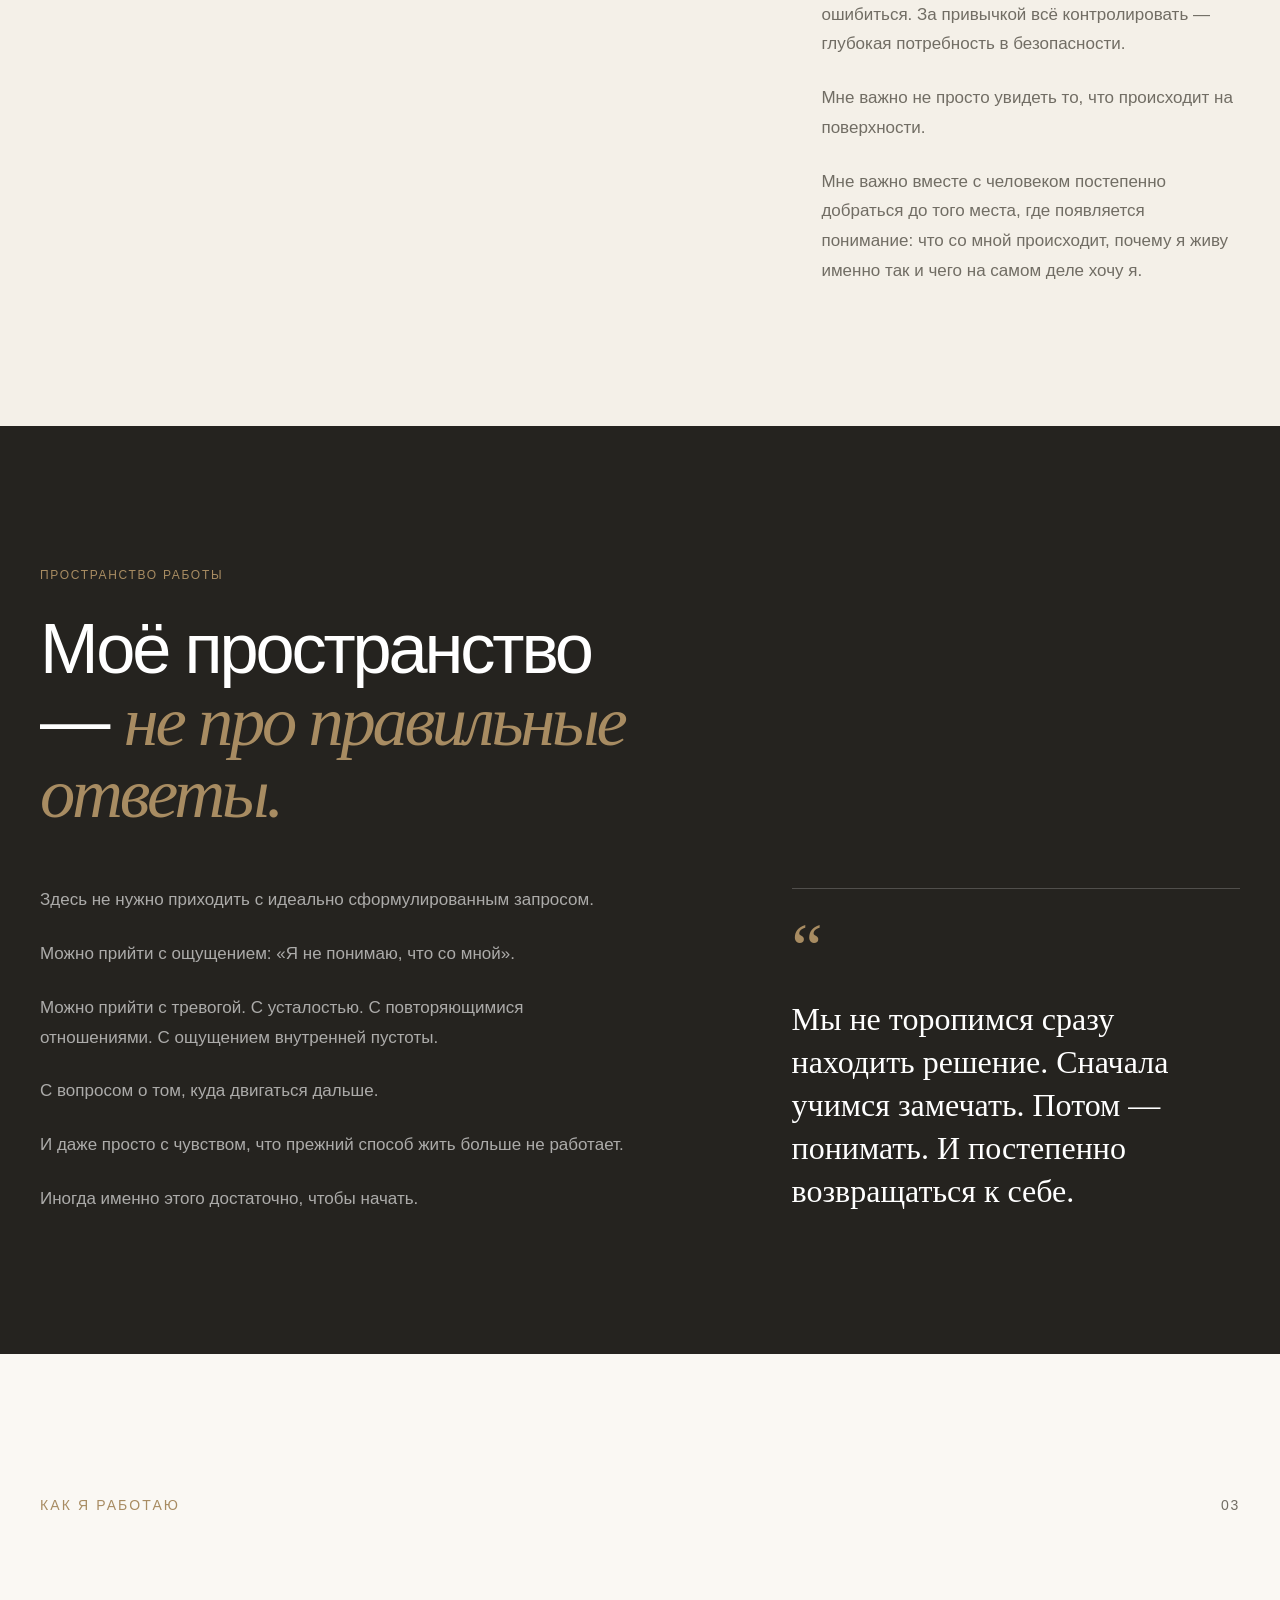
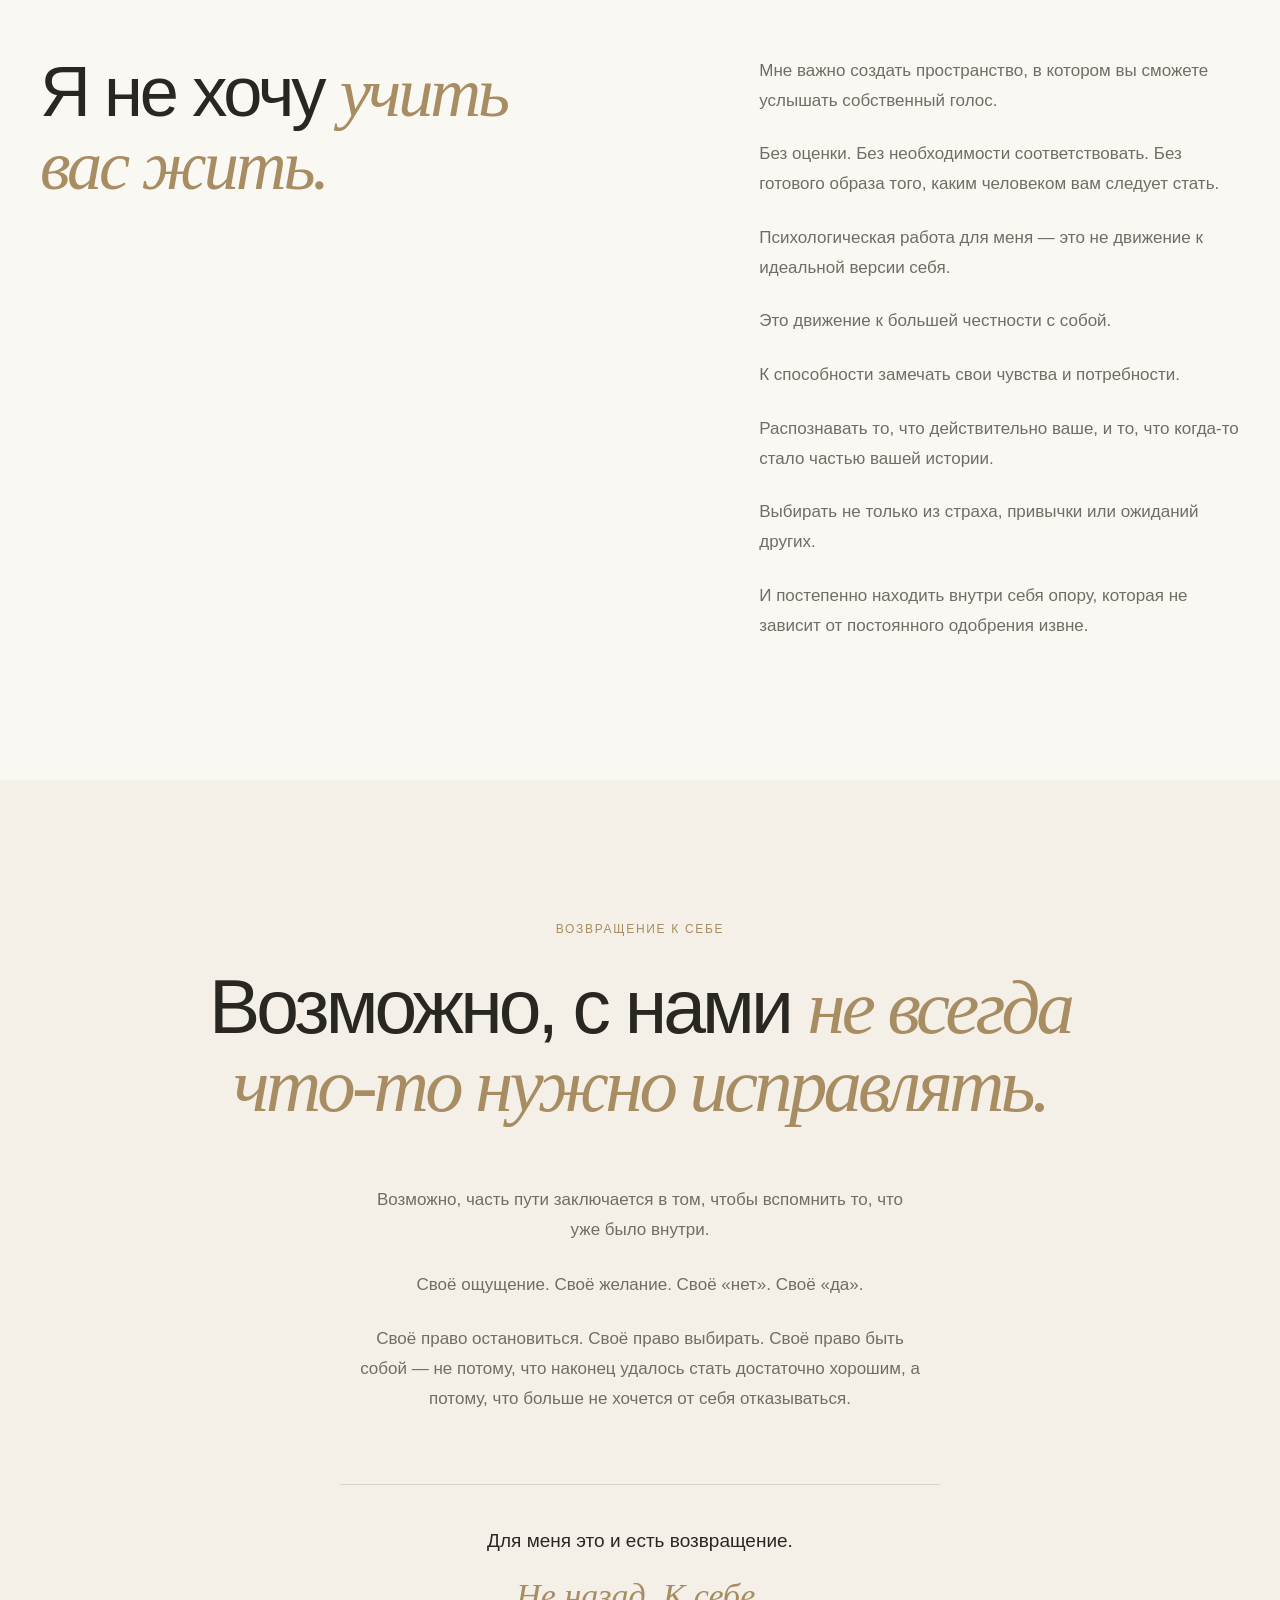
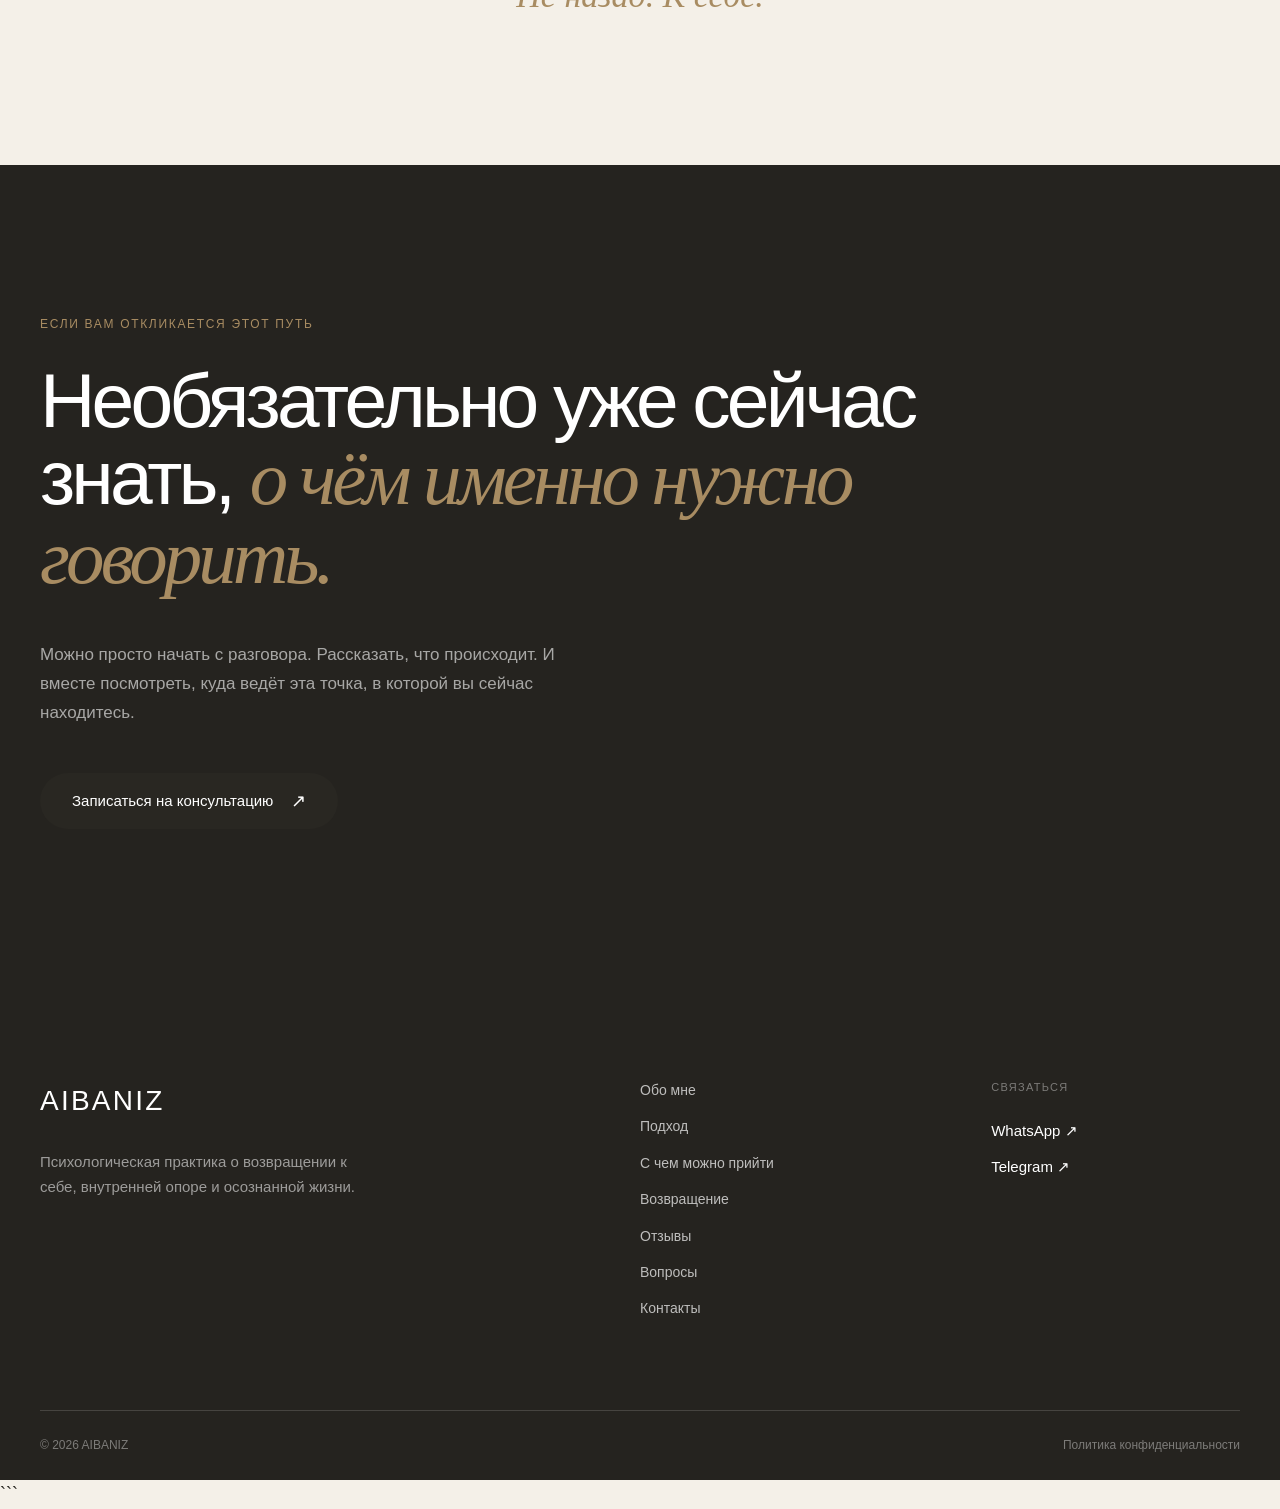
==== commit bc2a70fd: "Add privacy page and psychologist trust sections" ====
--- a/about.html
+++ b/about.html
@@ -115,6 +115,57 @@
     </div>
   </section>
 
+     <!-- EDUCATION -->
+
+  <section class="about-page-section about-page-education">
+    <div class="container">
+      <div class="about-page-education__layout">
+
+        <div class="about-page-education__label">
+          <p class="about-page__eyebrow">Образование</p>
+        </div>
+
+        <div class="about-page-education__content">
+
+          <p class="about-page-education__institution">
+            Московский институт психологии
+          </p>
+
+          <h2 class="about-page-section__title">
+            Профессиональное образование
+            <em>в области психологии.</em>
+          </h2>
+
+          <p class="about-page-education__description">
+            Айбаниз имеет профессиональное образование в области психологии.
+            Полученные знания стали одной из основ её профессионального
+            пути и работы с человеком.
+          </p>
+
+          <div class="about-page-education__credential">
+            <span class="about-page-education__credential-label">
+              Документ об образовании
+            </span>
+
+            <span class="about-page-education__credential-value">
+              Диплом Московского института психологии
+            </span>
+          </div>
+
+        </div>
+
+        <div class="about-page-education__image-wrapper">
+          <img
+            src="images/about/diploma-placeholder.jpeg"
+            alt="Диплом об образовании Айбаниз Велиевой"
+            class="about-page-education__image"
+          />
+        </div>
+
+      </div>
+    </div>
+  </section>
+
 
   <!-- BELIEFS -->
 
--- a/css/about-page.css
+++ b/css/about-page.css
@@ -741,3 +741,167 @@
 transform: none;
 }
 }
+
+/* =========================
+   EDUCATION
+   ========================= */
+
+.about-page-education {
+  padding-top: 120px;
+  padding-bottom: 120px;
+}
+
+.about-page-education__layout {
+  display: grid;
+  grid-template-columns: minmax(140px, 0.3fr) minmax(0, 1fr) minmax(220px, 0.65fr);
+  gap: 60px;
+  align-items: start;
+}
+
+.about-page-education__image-wrapper {
+  width: 100%;
+  max-width: 360px;
+  margin-left: auto;
+
+  overflow: hidden;
+}
+
+.about-page-education__image {
+  display: block;
+
+  width: 100%;
+  height: auto;
+
+  object-fit: cover;
+
+  filter: saturate(0.85);
+}
+
+.about-page-education__content {
+  max-width: 720px;
+}
+
+.about-page-education__institution {
+  margin: 0 0 24px;
+
+  font-size: 15px;
+  line-height: 1.5;
+  letter-spacing: 0.02em;
+}
+
+.about-page-education__content .about-page-section__title {
+  margin-bottom: 32px;
+}
+
+.about-page-education__description {
+  max-width: 620px;
+  margin: 0;
+
+  font-size: 17px;
+  line-height: 1.8;
+}
+
+.about-page-education__credential {
+  display: flex;
+  flex-direction: column;
+  gap: 8px;
+
+  max-width: 620px;
+
+  margin-top: 48px;
+  padding-top: 24px;
+
+  border-top: 1px solid var(--border-color, rgba(0, 0, 0, 0.12));
+}
+
+.about-page-education__credential-label {
+  font-size: 12px;
+  line-height: 1.4;
+  letter-spacing: 0.12em;
+  text-transform: uppercase;
+
+  opacity: 0.55;
+}
+
+.about-page-education__credential-value {
+  font-size: 15px;
+  line-height: 1.6;
+}
+
+
+/* =========================
+   EDUCATION — TABLET
+   ========================= */
+
+@media (max-width: 900px) {
+
+  .about-page-education {
+    padding-top: 90px;
+    padding-bottom: 90px;
+  }
+
+  .about-page-education__layout {
+    grid-template-columns: 1fr;
+    gap: 35px;
+  }
+
+  .about-page-education__content {
+    max-width: 680px;
+  }
+
+  .about-page-education__image-wrapper {
+  max-width: 420px;
+  margin-left: 0;
+}
+
+}
+
+
+/* =========================
+   EDUCATION — MOBILE
+   ========================= */
+
+@media (max-width: 600px) {
+
+  .about-page-education {
+    padding-top: 70px;
+    padding-bottom: 70px;
+  }
+
+  .about-page-education__layout {
+    gap: 25px;
+  }
+
+  .about-page-education__institution {
+    margin-bottom: 18px;
+    font-size: 14px;
+  }
+
+  .about-page-education__content .about-page-section__title {
+    margin-bottom: 24px;
+  }
+
+  .about-page-education__description {
+    font-size: 15px;
+    line-height: 1.75;
+  }
+
+  .about-page-education__credential {
+    margin-top: 35px;
+    padding-top: 20px;
+  }
+
+  .about-page-education__credential-label {
+    font-size: 10px;
+  }
+
+  .about-page-education__credential-value {
+    font-size: 14px;
+  }
+
+  .about-page-education__image-wrapper {
+  max-width: 100%;
+  margin-top: 15px;
+}
+
+}
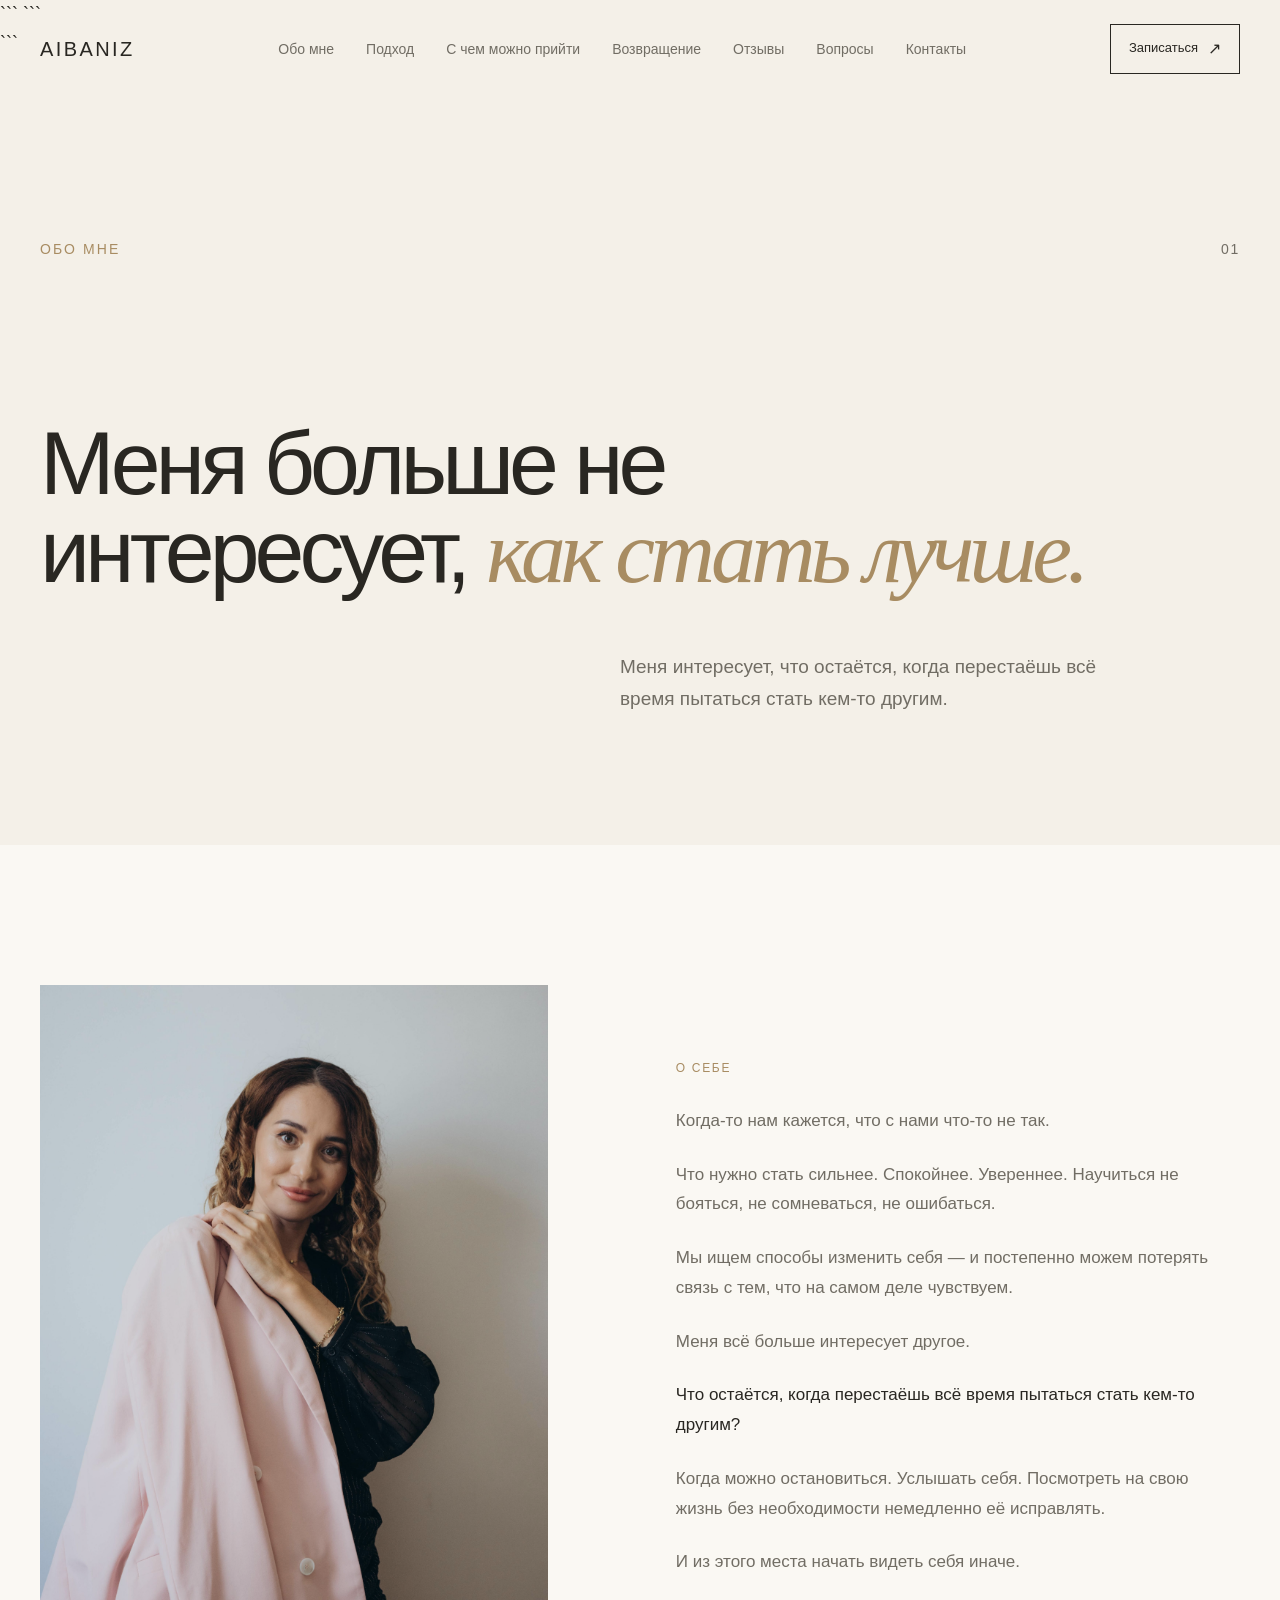
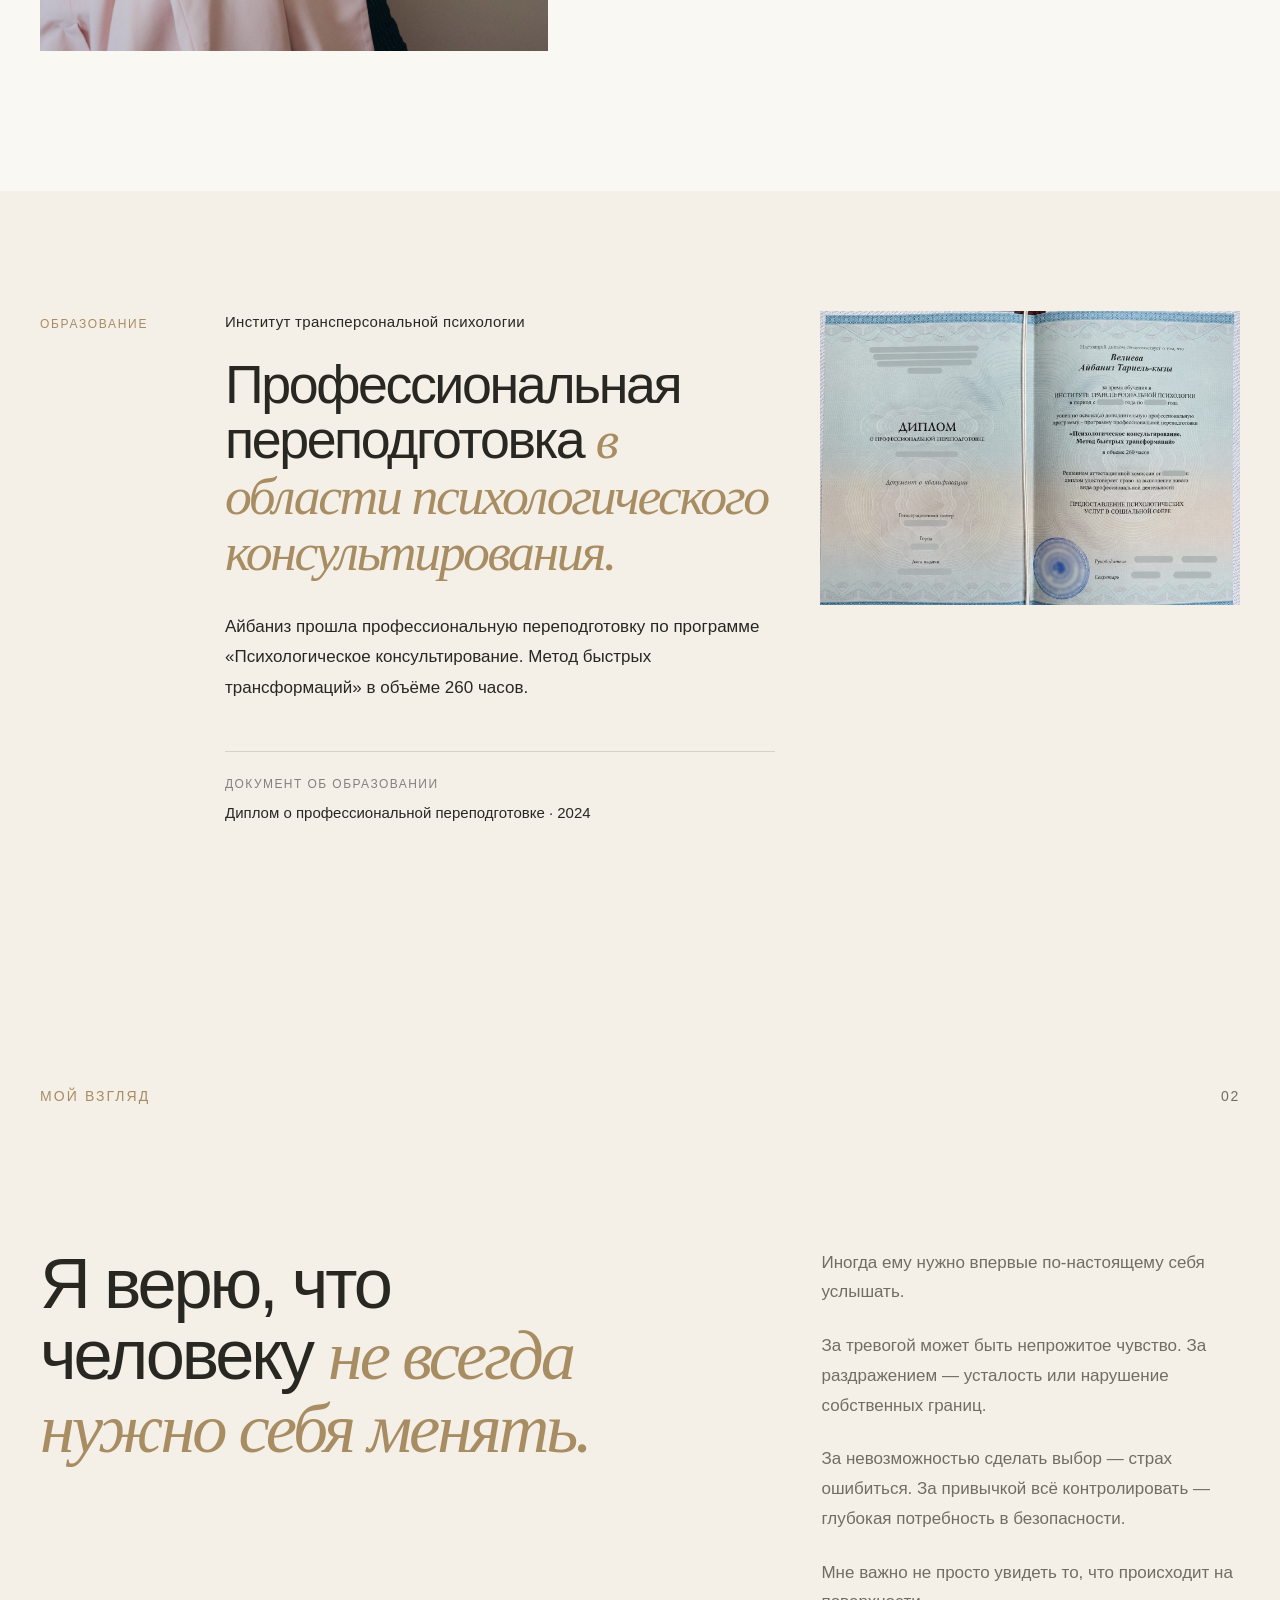
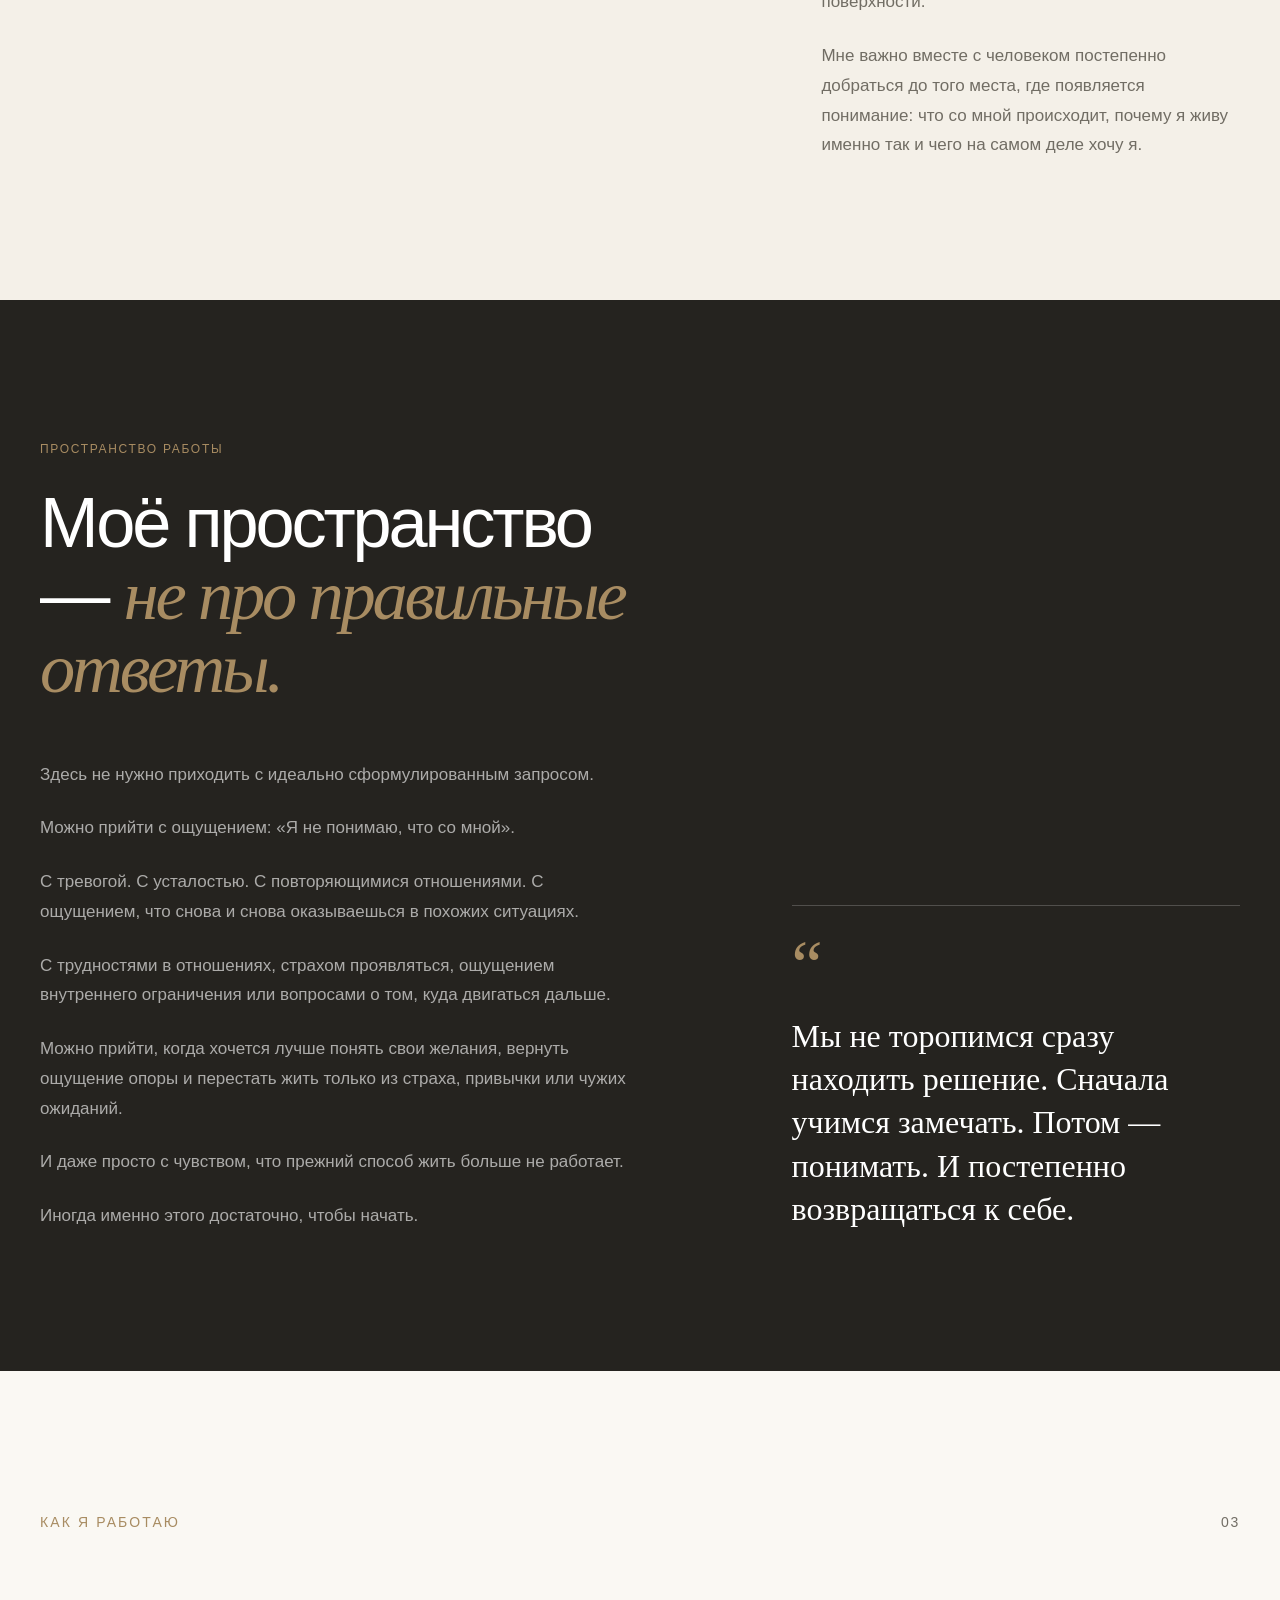
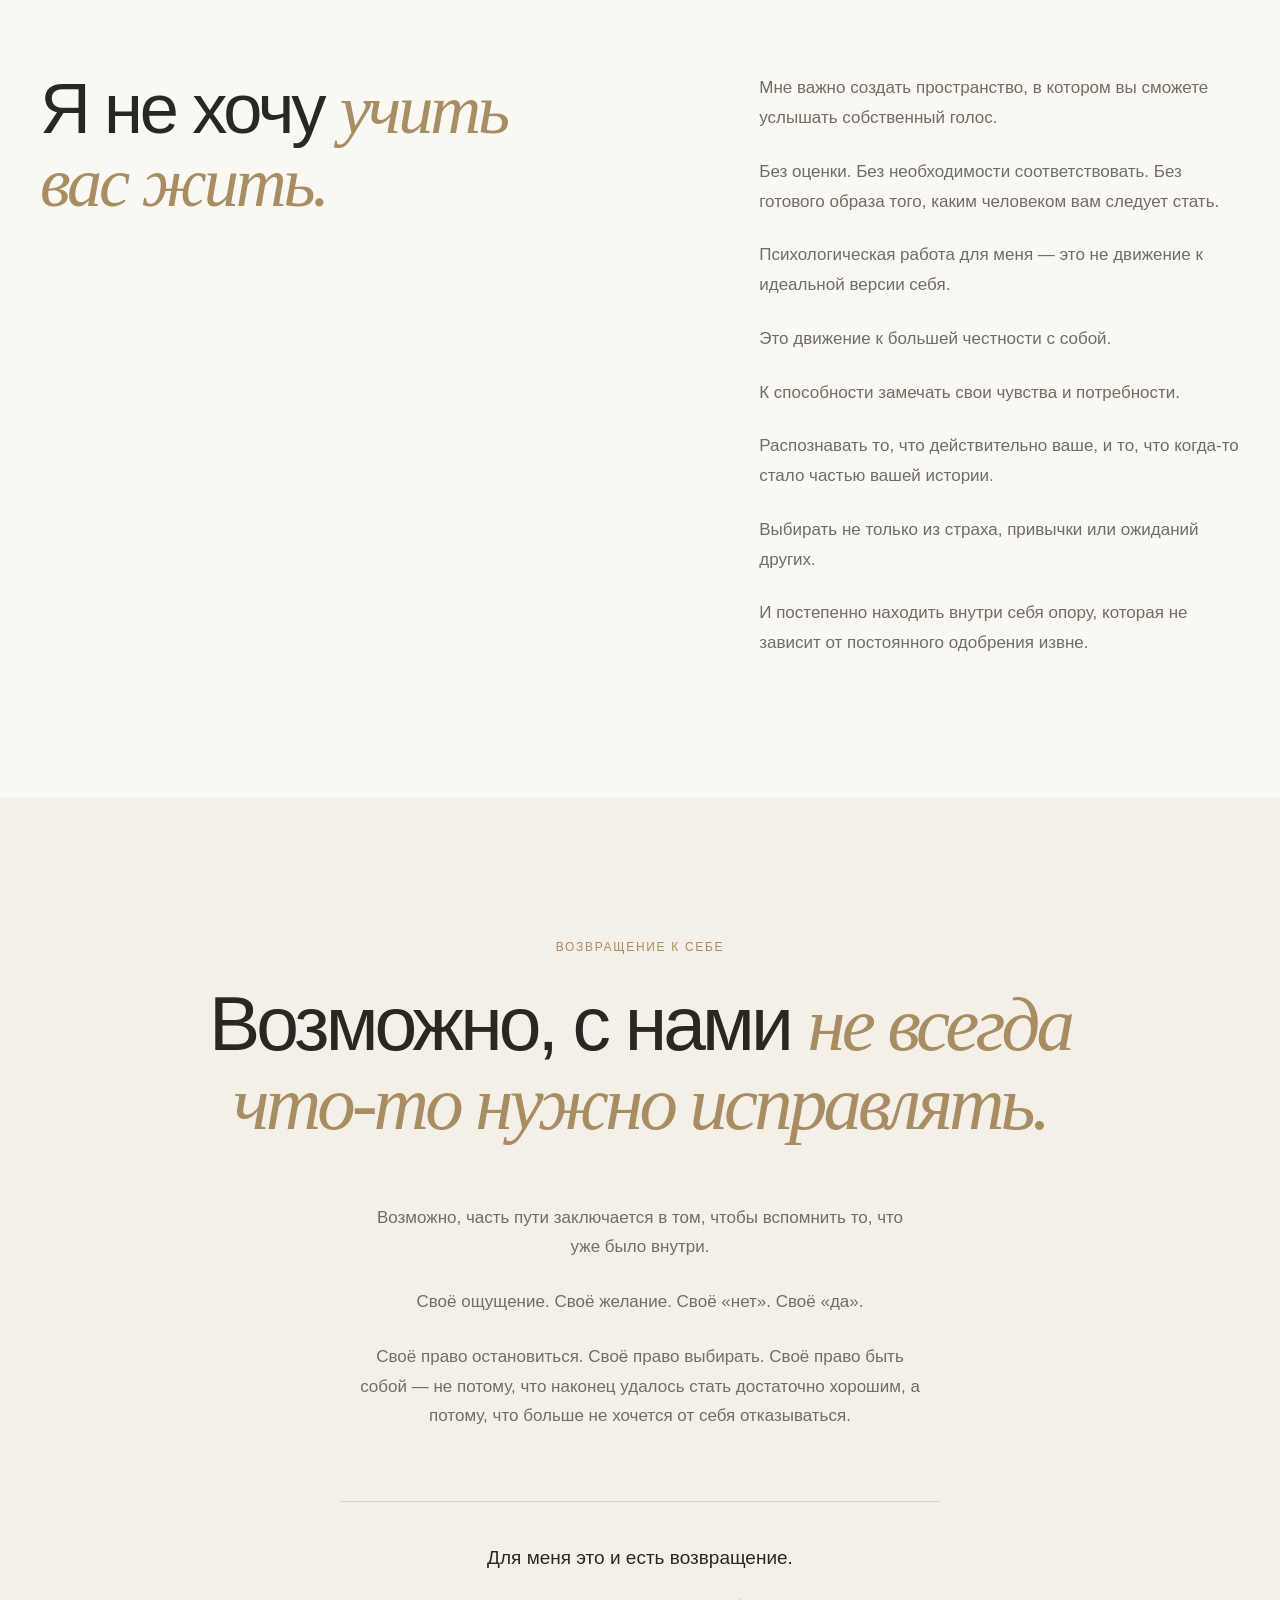
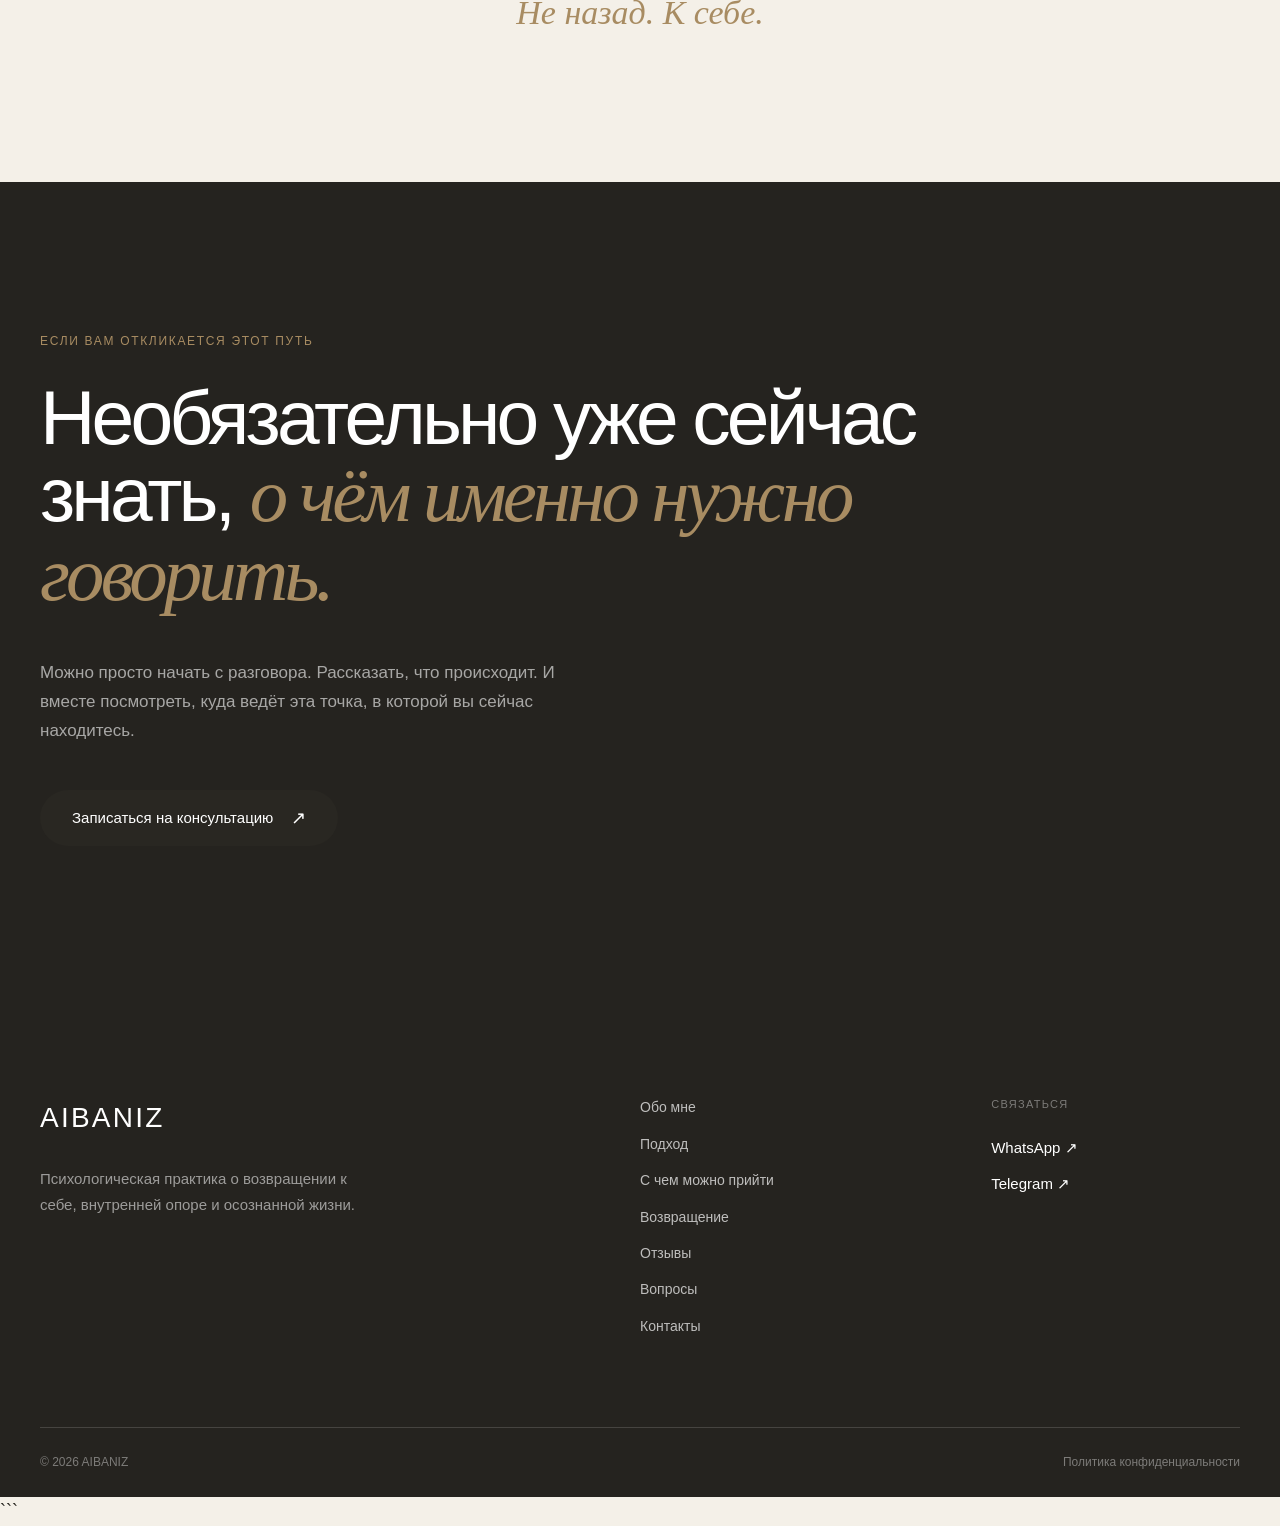
==== commit 0c15d0c5: "Update about and story pages" ====
--- a/about.html
+++ b/about.html
@@ -4,413 +4,375 @@
   <head>
     <meta charset="UTF-8" />
 
-```
-<meta
-  name="viewport"
-  content="width=device-width, initial-scale=1.0"
-/>
-
-<meta
-  name="description"
-  content="Айбаниз Велиева — психолог. О внутренней опоре, возвращении к себе и более честном контакте с собой."
-/>
-
-<title>Обо мне — Айбаниз Велиева, психолог</title>
-
-<!-- CSS -->
-<link rel="stylesheet" href="css/variables.css" />
-<link rel="stylesheet" href="css/reset.css" />
-<link rel="stylesheet" href="css/global.css" />
-
-<link rel="stylesheet" href="css/header.css" />
-<link rel="stylesheet" href="css/about-page.css" />
-<link rel="stylesheet" href="css/footer.css" />
-```
-
+    ```
+    <meta name="viewport" content="width=device-width, initial-scale=1.0" />
+
+    <meta
+      name="description"
+      content="Айбаниз Велиева — психолог. О внутренней опоре, возвращении к себе и более честном контакте с собой."
+    />
+
+    <title>Обо мне — Айбаниз Велиева, психолог</title>
+
+    <!-- CSS -->
+    <link rel="stylesheet" href="css/variables.css" />
+    <link rel="stylesheet" href="css/reset.css" />
+    <link rel="stylesheet" href="css/global.css" />
+
+    <link rel="stylesheet" href="css/header.css" />
+    <link rel="stylesheet" href="css/about-page.css" />
+    <link rel="stylesheet" href="css/footer.css" />
+    ```
   </head>
 
   <body>
     <div id="header-placeholder"></div>
 
-```
-<main>
-  <!-- ABOUT PAGE HERO -->
-
-  <section class="about-page-hero">
-    <div class="container">
-      <div class="about-page-hero__top">
-        <p class="section__label">Обо мне</p>
-
-        <span class="about-page-hero__number">01</span>
-      </div>
-
-      <div class="about-page-hero__content">
-        <h1 class="about-page-hero__title">
-          Меня больше не интересует,
-          <em>как стать лучше.</em>
-        </h1>
-
-        <p class="about-page-hero__intro">
-          Меня интересует, что остаётся, когда перестаёшь всё время
-          пытаться стать кем-то другим.
-        </p>
-      </div>
-    </div>
-  </section>
-
-
-  <!-- INTRODUCTION -->
-
-  <section class="about-page-section about-page-intro">
-    <div class="container">
-      <div class="about-page-intro__layout">
-        <div class="about-page-intro__image-wrapper">
-          <img
-            src="images/about/about.jpg"
-            alt="Айбаниз Велиева"
-            class="about-page-intro__image"
-          />
-        </div>
-
-        <div class="about-page-intro__content">
-          <p class="about-page__eyebrow">О себе</p>
-
-          <div class="about-page__text">
-            <p>
-              Когда-то нам кажется, что с нами что-то не так.
+    ```
+    <main>
+      <!-- ABOUT PAGE HERO -->
+
+      <section class="about-page-hero">
+        <div class="container">
+          <div class="about-page-hero__top">
+            <p class="section__label">Обо мне</p>
+
+            <span class="about-page-hero__number">01</span>
+          </div>
+
+          <div class="about-page-hero__content">
+            <h1 class="about-page-hero__title">
+              Меня больше не интересует,
+              <em>как стать лучше.</em>
+            </h1>
+
+            <p class="about-page-hero__intro">
+              Меня интересует, что остаётся, когда перестаёшь всё время пытаться
+              стать кем-то другим.
             </p>
-
-            <p>
-              Что нужно стать сильнее. Спокойнее. Увереннее. Научиться не
-              бояться, не сомневаться, не ошибаться.
+          </div>
+        </div>
+      </section>
+
+      <!-- INTRODUCTION -->
+
+      <section class="about-page-section about-page-intro">
+        <div class="container">
+          <div class="about-page-intro__layout">
+            <div class="about-page-intro__image-wrapper">
+              <img
+                src="images/about/about.jpg"
+                alt="Айбаниз Велиева"
+                class="about-page-intro__image"
+              />
+            </div>
+
+            <div class="about-page-intro__content">
+              <p class="about-page__eyebrow">О себе</p>
+
+              <div class="about-page__text">
+                <p>Когда-то нам кажется, что с нами что-то не так.</p>
+
+                <p>
+                  Что нужно стать сильнее. Спокойнее. Увереннее. Научиться не
+                  бояться, не сомневаться, не ошибаться.
+                </p>
+
+                <p>
+                  Мы ищем способы изменить себя — и постепенно можем потерять
+                  связь с тем, что на самом деле чувствуем.
+                </p>
+
+                <p>Меня всё больше интересует другое.</p>
+
+                <p>
+                  <em>
+                    Что остаётся, когда перестаёшь всё время пытаться стать
+                    кем-то другим?
+                  </em>
+                </p>
+
+                <p>
+                  Когда можно остановиться. Услышать себя. Посмотреть на свою
+                  жизнь без необходимости немедленно её исправлять.
+                </p>
+
+                <p>И из этого места начать видеть себя иначе.</p>
+              </div>
+            </div>
+          </div>
+        </div>
+      </section>
+
+      <!-- EDUCATION -->
+
+      <section class="about-page-section about-page-education">
+        <div class="container">
+          <div class="about-page-education__layout">
+            <div class="about-page-education__label">
+              <p class="about-page__eyebrow">Образование</p>
+            </div>
+
+            <div class="about-page-education__content">
+              <p class="about-page-education__institution">
+                Институт трансперсональной психологии
+              </p>
+
+              <h2 class="about-page-section__title">
+                Профессиональная переподготовка
+                <em>в области психологического консультирования.</em>
+              </h2>
+
+              <p class="about-page-education__description">
+                Айбаниз прошла профессиональную переподготовку по программе
+                «Психологическое консультирование. Метод быстрых трансформаций»
+                в объёме 260 часов.
+              </p>
+
+              <div class="about-page-education__credential">
+                <span class="about-page-education__credential-label">
+                  Документ об образовании
+                </span>
+
+                <span class="about-page-education__credential-value">
+                  Диплом о профессиональной переподготовке · 2024
+                </span>
+              </div>
+            </div>
+
+            <div class="about-page-education__image-wrapper">
+              <img
+                src="images/about/diploma.png"
+                alt="Диплом о профессиональной переподготовке Айбаниз Велиевой"
+                class="about-page-education__image"
+              />
+            </div>
+          </div>
+        </div>
+      </section>
+
+      <!-- BELIEFS -->
+
+      <section class="about-page-section about-page-beliefs">
+        <div class="container">
+          <div class="about-page-section__header">
+            <p class="section__label">Мой взгляд</p>
+
+            <span class="about-page-section__number">02</span>
+          </div>
+
+          <div class="about-page-section__content">
+            <h2 class="about-page-section__title">
+              Я верю, что человеку
+              <em>не всегда нужно себя менять.</em>
+            </h2>
+
+            <div class="about-page-section__text">
+              <p>Иногда ему нужно впервые по-настоящему себя услышать.</p>
+
+              <p>
+                За тревогой может быть непрожитое чувство. За раздражением —
+                усталость или нарушение собственных границ.
+              </p>
+
+              <p>
+                За невозможностью сделать выбор — страх ошибиться. За привычкой
+                всё контролировать — глубокая потребность в безопасности.
+              </p>
+
+              <p>
+                Мне важно не просто увидеть то, что происходит на поверхности.
+              </p>
+
+              <p>
+                Мне важно вместе с человеком постепенно добраться до того места,
+                где появляется понимание: что со мной происходит, почему я живу
+                именно так и чего на самом деле хочу я.
+              </p>
+            </div>
+          </div>
+        </div>
+      </section>
+
+      <!-- SPACE -->
+
+      <section class="about-page-section about-page-space">
+        <div class="container">
+          <div class="about-page-space__layout">
+            <div class="about-page-space__content">
+              <p class="about-page__eyebrow">Пространство работы</p>
+
+              <h2 class="about-page-section__title">
+                Моё пространство —
+                <em>не про правильные ответы.</em>
+              </h2>
+
+              <div class="about-page__text">
+                <p>
+                  Здесь не нужно приходить с идеально сформулированным запросом.
+                </p>
+
+                <p>Можно прийти с ощущением: «Я не понимаю, что со мной».</p>
+
+                <p>
+                  С тревогой. С усталостью. С повторяющимися отношениями. С
+                  ощущением, что снова и снова оказываешься в похожих ситуациях.
+                </p>
+
+                <p>
+                  С трудностями в отношениях, страхом проявляться, ощущением
+                  внутреннего ограничения или вопросами о том, куда двигаться
+                  дальше.
+                </p>
+
+                <p>
+                  Можно прийти, когда хочется лучше понять свои желания, вернуть
+                  ощущение опоры и перестать жить только из страха, привычки или
+                  чужих ожиданий.
+                </p>
+
+                <p>
+                  И даже просто с чувством, что прежний способ жить больше не
+                  работает.
+                </p>
+
+                <p>Иногда именно этого достаточно, чтобы начать.</p>
+              </div>
+            </div>
+
+            <div class="about-page-space__quote">
+              <span class="about-page-space__quote-mark">“</span>
+
+              <p>
+                Мы не торопимся сразу находить решение. Сначала учимся замечать.
+                Потом — понимать. И постепенно возвращаться к себе.
+              </p>
+            </div>
+          </div>
+        </div>
+      </section>
+
+      <!-- APPROACH -->
+
+      <section class="about-page-section about-page-approach">
+        <div class="container">
+          <div class="about-page-section__header">
+            <p class="section__label">Как я работаю</p>
+
+            <span class="about-page-section__number">03</span>
+          </div>
+
+          <div class="about-page-approach__layout">
+            <h2 class="about-page-section__title">
+              Я не хочу
+              <em>учить вас жить.</em>
+            </h2>
+
+            <div class="about-page-section__text">
+              <p>
+                Мне важно создать пространство, в котором вы сможете услышать
+                собственный голос.
+              </p>
+
+              <p>
+                Без оценки. Без необходимости соответствовать. Без готового
+                образа того, каким человеком вам следует стать.
+              </p>
+
+              <p>
+                Психологическая работа для меня — это не движение к идеальной
+                версии себя.
+              </p>
+
+              <p>Это движение к большей честности с собой.</p>
+
+              <p>К способности замечать свои чувства и потребности.</p>
+
+              <p>
+                Распознавать то, что действительно ваше, и то, что когда-то
+                стало частью вашей истории.
+              </p>
+
+              <p>Выбирать не только из страха, привычки или ожиданий других.</p>
+
+              <p>
+                И постепенно находить внутри себя опору, которая не зависит от
+                постоянного одобрения извне.
+              </p>
+            </div>
+          </div>
+        </div>
+      </section>
+
+      <!-- RETURN -->
+
+      <section class="about-page-section about-page-return">
+        <div class="container">
+          <div class="about-page-return__content">
+            <p class="about-page__eyebrow">Возвращение к себе</p>
+
+            <h2 class="about-page-return__title">
+              Возможно, с нами
+              <em>не всегда что-то нужно исправлять.</em>
+            </h2>
+
+            <div class="about-page-return__text">
+              <p>
+                Возможно, часть пути заключается в том, чтобы вспомнить то, что
+                уже было внутри.
+              </p>
+
+              <p>Своё ощущение. Своё желание. Своё «нет». Своё «да».</p>
+
+              <p>
+                Своё право остановиться. Своё право выбирать. Своё право быть
+                собой — не потому, что наконец удалось стать достаточно хорошим,
+                а потому, что больше не хочется от себя отказываться.
+              </p>
+            </div>
+
+            <p class="about-page-return__final">
+              Для меня это и есть возвращение.
+              <em>Не назад. К себе.</em>
             </p>
-
-            <p>
-              Мы ищем способы изменить себя — и постепенно можем потерять
-              связь с тем, что на самом деле чувствуем.
+          </div>
+        </div>
+      </section>
+
+      <!-- CTA -->
+
+      <section class="about-page-cta">
+        <div class="container">
+          <div class="about-page-cta__content">
+            <p class="about-page__eyebrow">Если вам откликается этот путь</p>
+
+            <h2 class="about-page-cta__title">
+              Необязательно уже сейчас знать,
+              <em>о чём именно нужно говорить.</em>
+            </h2>
+
+            <p class="about-page-cta__text">
+              Можно просто начать с разговора. Рассказать, что происходит. И
+              вместе посмотреть, куда ведёт эта точка, в которой вы сейчас
+              находитесь.
             </p>
 
-            <p>
-              Меня всё больше интересует другое.
-            </p>
-
-            <p>
-              <em>
-                Что остаётся, когда перестаёшь всё время пытаться стать
-                кем-то другим?
-              </em>
-            </p>
-
-            <p>
-              Когда можно остановиться. Услышать себя. Посмотреть на свою
-              жизнь без необходимости немедленно её исправлять.
-            </p>
-
-            <p>
-              И из этого места начать видеть себя иначе.
-            </p>
-          </div>
-        </div>
-      </div>
-    </div>
-  </section>
-
-     <!-- EDUCATION -->
-
-  <section class="about-page-section about-page-education">
-    <div class="container">
-      <div class="about-page-education__layout">
-
-        <div class="about-page-education__label">
-          <p class="about-page__eyebrow">Образование</p>
-        </div>
-
-        <div class="about-page-education__content">
-
-          <p class="about-page-education__institution">
-            Московский институт психологии
-          </p>
-
-          <h2 class="about-page-section__title">
-            Профессиональное образование
-            <em>в области психологии.</em>
-          </h2>
-
-          <p class="about-page-education__description">
-            Айбаниз имеет профессиональное образование в области психологии.
-            Полученные знания стали одной из основ её профессионального
-            пути и работы с человеком.
-          </p>
-
-          <div class="about-page-education__credential">
-            <span class="about-page-education__credential-label">
-              Документ об образовании
-            </span>
-
-            <span class="about-page-education__credential-value">
-              Диплом Московского института психологии
-            </span>
-          </div>
-
-        </div>
-
-        <div class="about-page-education__image-wrapper">
-          <img
-            src="images/about/diploma-placeholder.jpeg"
-            alt="Диплом об образовании Айбаниз Велиевой"
-            class="about-page-education__image"
-          />
-        </div>
-
-      </div>
-    </div>
-  </section>
-
-
-  <!-- BELIEFS -->
-
-  <section class="about-page-section about-page-beliefs">
-    <div class="container">
-      <div class="about-page-section__header">
-        <p class="section__label">Мой взгляд</p>
-
-        <span class="about-page-section__number">02</span>
-      </div>
-
-      <div class="about-page-section__content">
-        <h2 class="about-page-section__title">
-          Я верю, что человеку
-          <em>не всегда нужно себя менять.</em>
-        </h2>
-
-        <div class="about-page-section__text">
-          <p>
-            Иногда ему нужно впервые по-настоящему себя услышать.
-          </p>
-
-          <p>
-            За тревогой может быть непрожитое чувство. За раздражением —
-            усталость или нарушение собственных границ.
-          </p>
-
-          <p>
-            За невозможностью сделать выбор — страх ошибиться. За привычкой
-            всё контролировать — глубокая потребность в безопасности.
-          </p>
-
-          <p>
-            Мне важно не просто увидеть то, что происходит на поверхности.
-          </p>
-
-          <p>
-            Мне важно вместе с человеком постепенно добраться до того
-            места, где появляется понимание: что со мной происходит,
-            почему я живу именно так и чего на самом деле хочу я.
-          </p>
-        </div>
-      </div>
-    </div>
-  </section>
-
-
-  <!-- SPACE -->
-
-  <section class="about-page-section about-page-space">
-    <div class="container">
-      <div class="about-page-space__layout">
-        <div class="about-page-space__content">
-          <p class="about-page__eyebrow">Пространство работы</p>
-
-          <h2 class="about-page-section__title">
-            Моё пространство —
-            <em>не про правильные ответы.</em>
-          </h2>
-
-          <div class="about-page__text">
-            <p>
-              Здесь не нужно приходить с идеально сформулированным
-              запросом.
-            </p>
-
-            <p>
-              Можно прийти с ощущением: «Я не понимаю, что со мной».
-            </p>
-
-            <p>
-              Можно прийти с тревогой. С усталостью. С повторяющимися
-              отношениями. С ощущением внутренней пустоты.
-            </p>
-
-            <p>
-              С вопросом о том, куда двигаться дальше.
-            </p>
-
-            <p>
-              И даже просто с чувством, что прежний способ жить больше не
-              работает.
-            </p>
-
-            <p>
-              Иногда именно этого достаточно, чтобы начать.
-            </p>
-          </div>
-        </div>
-
-        <div class="about-page-space__quote">
-          <span class="about-page-space__quote-mark">“</span>
-
-          <p>
-            Мы не торопимся сразу находить решение.
-            Сначала учимся замечать.
-            Потом — понимать.
-            И постепенно возвращаться к себе.
-          </p>
-        </div>
-      </div>
-    </div>
-  </section>
-
-
-  <!-- APPROACH -->
-
-  <section class="about-page-section about-page-approach">
-    <div class="container">
-      <div class="about-page-section__header">
-        <p class="section__label">Как я работаю</p>
-
-        <span class="about-page-section__number">03</span>
-      </div>
-
-      <div class="about-page-approach__layout">
-        <h2 class="about-page-section__title">
-          Я не хочу
-          <em>учить вас жить.</em>
-        </h2>
-
-        <div class="about-page-section__text">
-          <p>
-            Мне важно создать пространство, в котором вы сможете услышать
-            собственный голос.
-          </p>
-
-          <p>
-            Без оценки. Без необходимости соответствовать. Без готового
-            образа того, каким человеком вам следует стать.
-          </p>
-
-          <p>
-            Психологическая работа для меня — это не движение к идеальной
-            версии себя.
-          </p>
-
-          <p>
-            Это движение к большей честности с собой.
-          </p>
-
-          <p>
-            К способности замечать свои чувства и потребности.
-          </p>
-
-          <p>
-            Распознавать то, что действительно ваше, и то, что когда-то
-            стало частью вашей истории.
-          </p>
-
-          <p>
-            Выбирать не только из страха, привычки или ожиданий других.
-          </p>
-
-          <p>
-            И постепенно находить внутри себя опору, которая не зависит от
-            постоянного одобрения извне.
-          </p>
-        </div>
-      </div>
-    </div>
-  </section>
-
-
-  <!-- RETURN -->
-
-  <section class="about-page-section about-page-return">
-    <div class="container">
-      <div class="about-page-return__content">
-        <p class="about-page__eyebrow">Возвращение к себе</p>
-
-        <h2 class="about-page-return__title">
-          Возможно, с нами
-          <em>не всегда что-то нужно исправлять.</em>
-        </h2>
-
-        <div class="about-page-return__text">
-          <p>
-            Возможно, часть пути заключается в том, чтобы вспомнить то,
-            что уже было внутри.
-          </p>
-
-          <p>
-            Своё ощущение.
-            Своё желание.
-            Своё «нет».
-            Своё «да».
-          </p>
-
-          <p>
-            Своё право остановиться.
-            Своё право выбирать.
-            Своё право быть собой — не потому, что наконец удалось стать
-            достаточно хорошим, а потому, что больше не хочется от себя
-            отказываться.
-          </p>
-        </div>
-
-        <p class="about-page-return__final">
-          Для меня это и есть возвращение.
-          <em>Не назад. К себе.</em>
-        </p>
-      </div>
-    </div>
-  </section>
-
-
-  <!-- CTA -->
-
-  <section class="about-page-cta">
-    <div class="container">
-      <div class="about-page-cta__content">
-        <p class="about-page__eyebrow">Если вам откликается этот путь</p>
-
-        <h2 class="about-page-cta__title">
-          Необязательно уже сейчас знать,
-          <em>о чём именно нужно говорить.</em>
-        </h2>
-
-        <p class="about-page-cta__text">
-          Можно просто начать с разговора. Рассказать, что происходит. И
-          вместе посмотреть, куда ведёт эта точка, в которой вы сейчас
-          находитесь.
-        </p>
-
-        <a
-          href="index.html#contacts"
-          class="button button--primary"
-        >
-          Записаться на консультацию
-          <span>↗</span>
-        </a>
-      </div>
-    </div>
-  </section>
-</main>
-
-<div id="footer-placeholder"></div>
-
-<script src="js/include.js"></script>
-
-<script src="js/main.js"></script>
-<script src="js/menu.js"></script>
-<script src="js/animations.js"></script>
-```
-
+            <a href="index.html#contacts" class="button button--primary">
+              Записаться на консультацию
+              <span>↗</span>
+            </a>
+          </div>
+        </div>
+      </section>
+    </main>
+
+    <div id="footer-placeholder"></div>
+
+    <script src="js/include.js"></script>
+
+    <script src="js/main.js"></script>
+    <script src="js/menu.js"></script>
+    <script src="js/animations.js"></script>
+    ```
   </body>
 </html>
--- a/css/about-page.css
+++ b/css/about-page.css
@@ -753,32 +753,19 @@
 
 .about-page-education__layout {
   display: grid;
-  grid-template-columns: minmax(140px, 0.3fr) minmax(0, 1fr) minmax(220px, 0.65fr);
-  gap: 60px;
+  grid-template-columns: 140px minmax(0, 580px) 420px;
+  gap: 45px;
   align-items: start;
-}
-
-.about-page-education__image-wrapper {
-  width: 100%;
-  max-width: 360px;
-  margin-left: auto;
-
-  overflow: hidden;
-}
-
-.about-page-education__image {
-  display: block;
-
-  width: 100%;
-  height: auto;
-
-  object-fit: cover;
-
-  filter: saturate(0.85);
+  justify-content: space-between;
+}
+
+.about-page-education__label {
+  padding-top: 4px;
 }
 
 .about-page-education__content {
-  max-width: 720px;
+  max-width: 620px;
+  min-width: 0;
 }
 
 .about-page-education__institution {
@@ -790,11 +777,14 @@
 }
 
 .about-page-education__content .about-page-section__title {
+  max-width: 560px;
   margin-bottom: 32px;
+
+  font-size: clamp(42px, 4.2vw, 64px);
 }
 
 .about-page-education__description {
-  max-width: 620px;
+  max-width: 600px;
   margin: 0;
 
   font-size: 17px;
@@ -806,12 +796,15 @@
   flex-direction: column;
   gap: 8px;
 
-  max-width: 620px;
+  max-width: 600px;
 
   margin-top: 48px;
   padding-top: 24px;
 
-  border-top: 1px solid var(--border-color, rgba(0, 0, 0, 0.12));
+  border-top: 1px solid var(
+    --border-color,
+    rgba(0, 0, 0, 0.12)
+  );
 }
 
 .about-page-education__credential-label {
@@ -830,7 +823,53 @@
 
 
 /* =========================
-   EDUCATION — TABLET
+   DIPLOMA IMAGE
+   ========================= */
+
+.about-page-education__image-wrapper {
+  width: 100%;
+  max-width: 420px;
+  margin-left: auto;
+
+  overflow: hidden;
+}
+
+.about-page-education__image {
+  display: block;
+
+  width: 100%;
+  height: auto;
+
+  object-fit: contain;
+
+  filter: saturate(0.9);
+}
+
+
+/* =========================
+   TABLET
+   ========================= */
+
+@media (max-width: 1100px) {
+
+  .about-page-education__layout {
+    grid-template-columns: 120px minmax(0, 1fr) 280px;
+    gap: 35px;
+  }
+
+  .about-page-education__content .about-page-section__title {
+    font-size: clamp(40px, 4.5vw, 58px);
+  }
+
+  .about-page-education__image-wrapper {
+    max-width: 280px;
+  }
+
+}
+
+
+/* =========================
+   TABLET / MOBILE
    ========================= */
 
 @media (max-width: 900px) {
@@ -850,15 +889,15 @@
   }
 
   .about-page-education__image-wrapper {
-  max-width: 420px;
-  margin-left: 0;
-}
-
-}
-
-
-/* =========================
-   EDUCATION — MOBILE
+    max-width: 420px;
+    margin-left: 0;
+  }
+
+}
+
+
+/* =========================
+   MOBILE
    ========================= */
 
 @media (max-width: 600px) {
@@ -879,6 +918,7 @@
 
   .about-page-education__content .about-page-section__title {
     margin-bottom: 24px;
+    font-size: clamp(34px, 10vw, 48px);
   }
 
   .about-page-education__description {
@@ -900,8 +940,8 @@
   }
 
   .about-page-education__image-wrapper {
-  max-width: 100%;
-  margin-top: 15px;
-}
-
-}
+    max-width: 100%;
+    margin-top: 15px;
+  }
+
+}
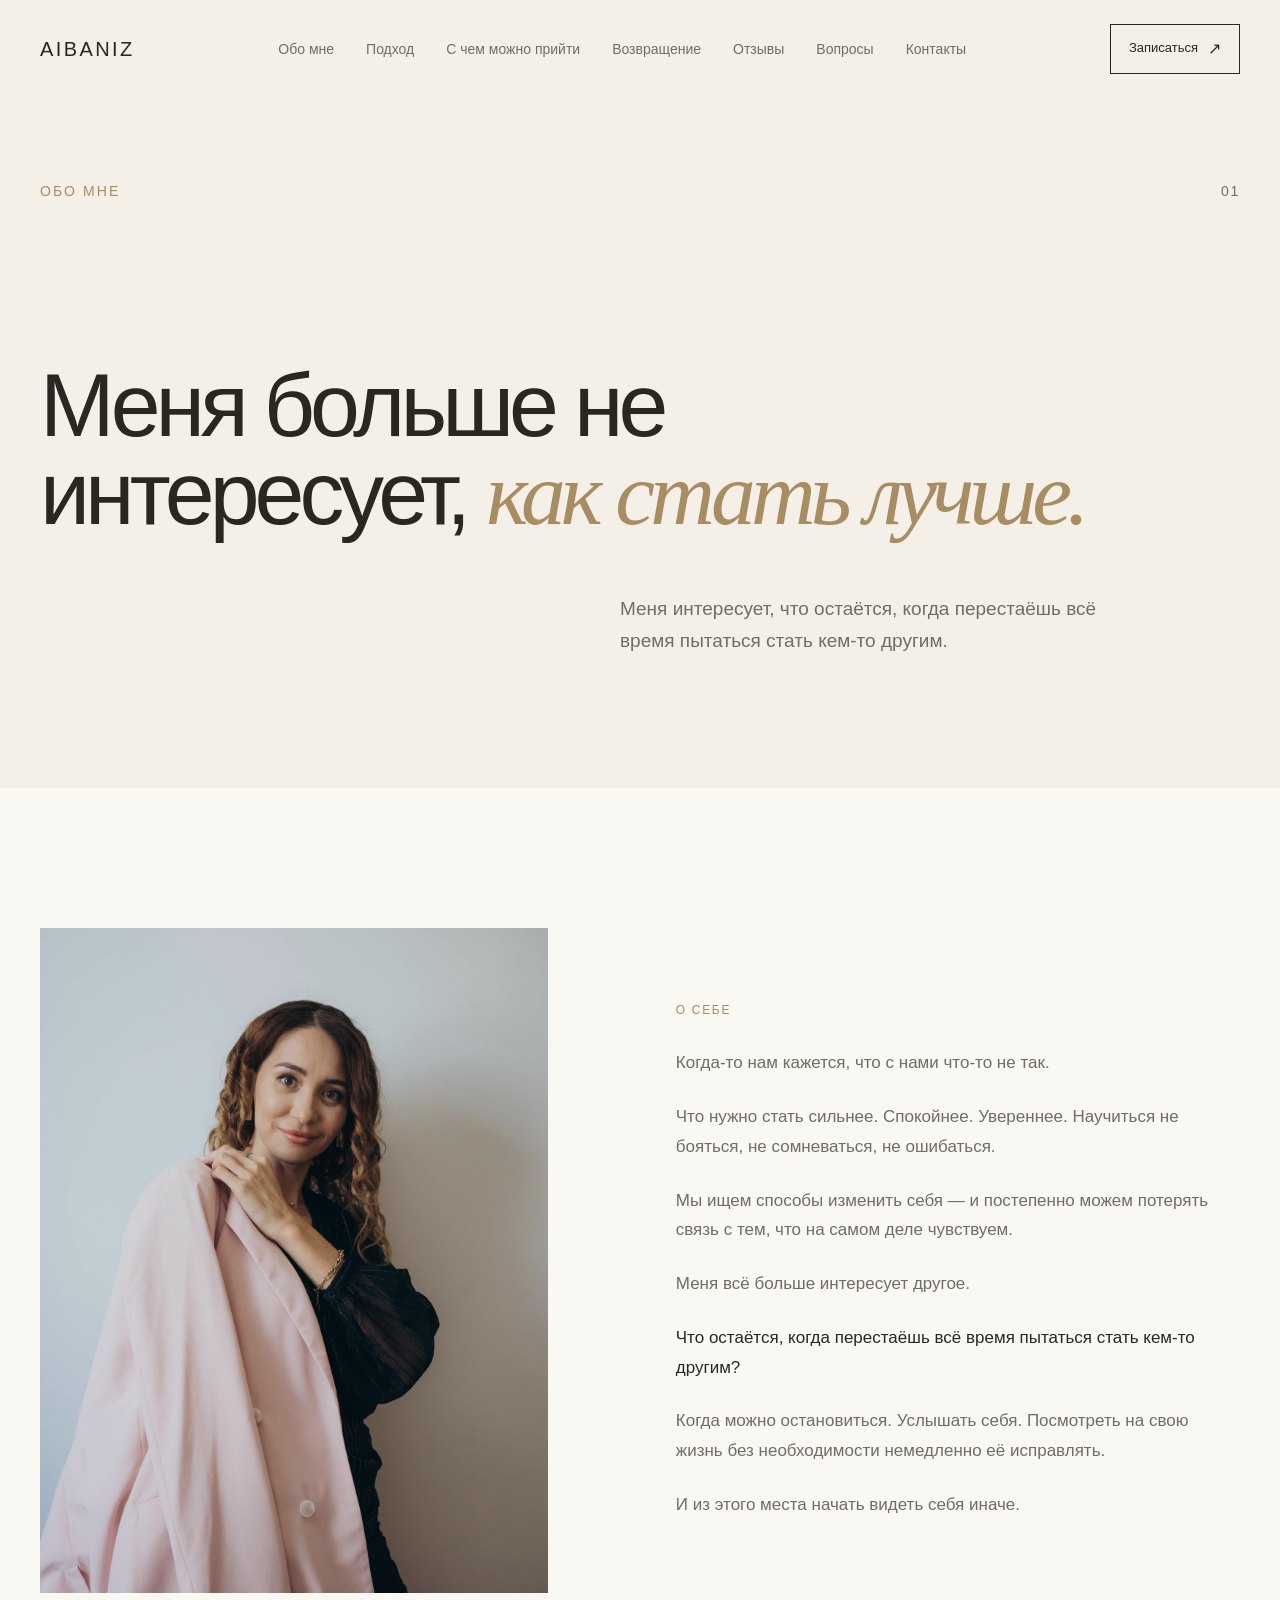
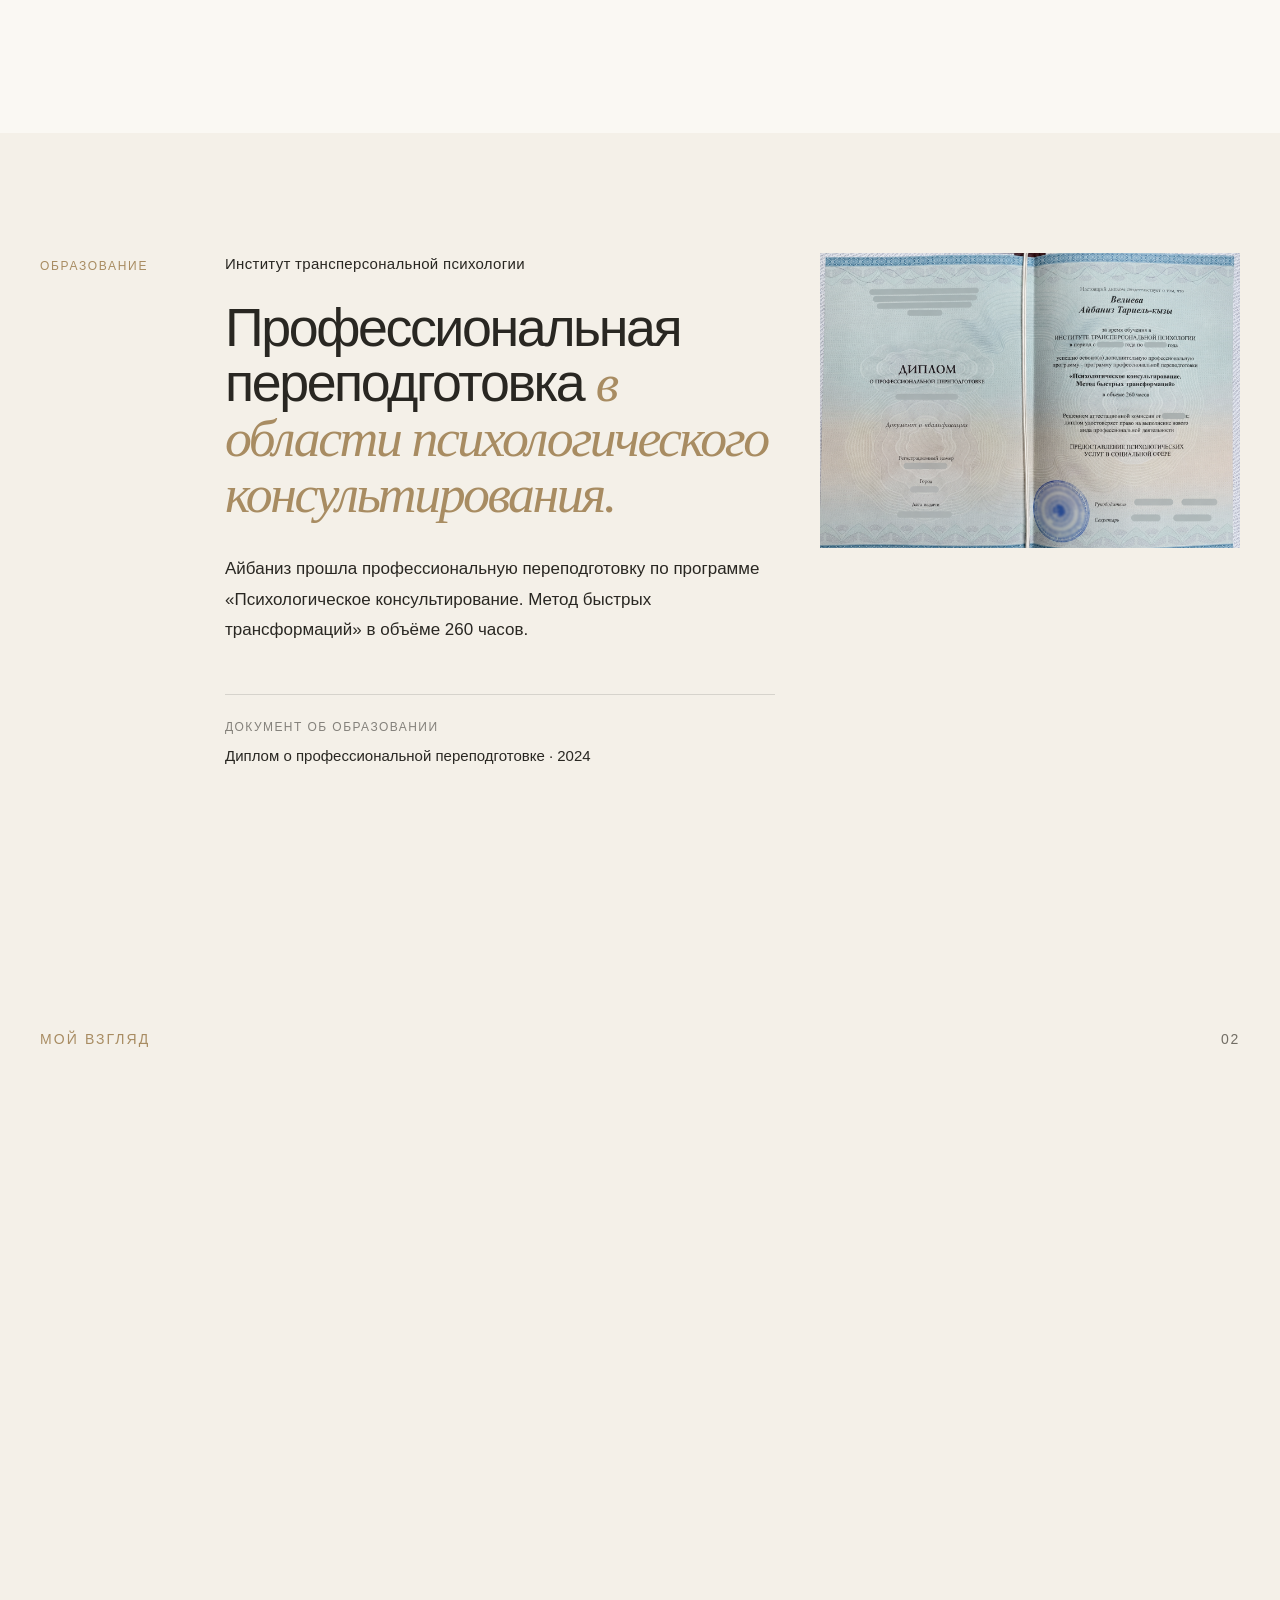
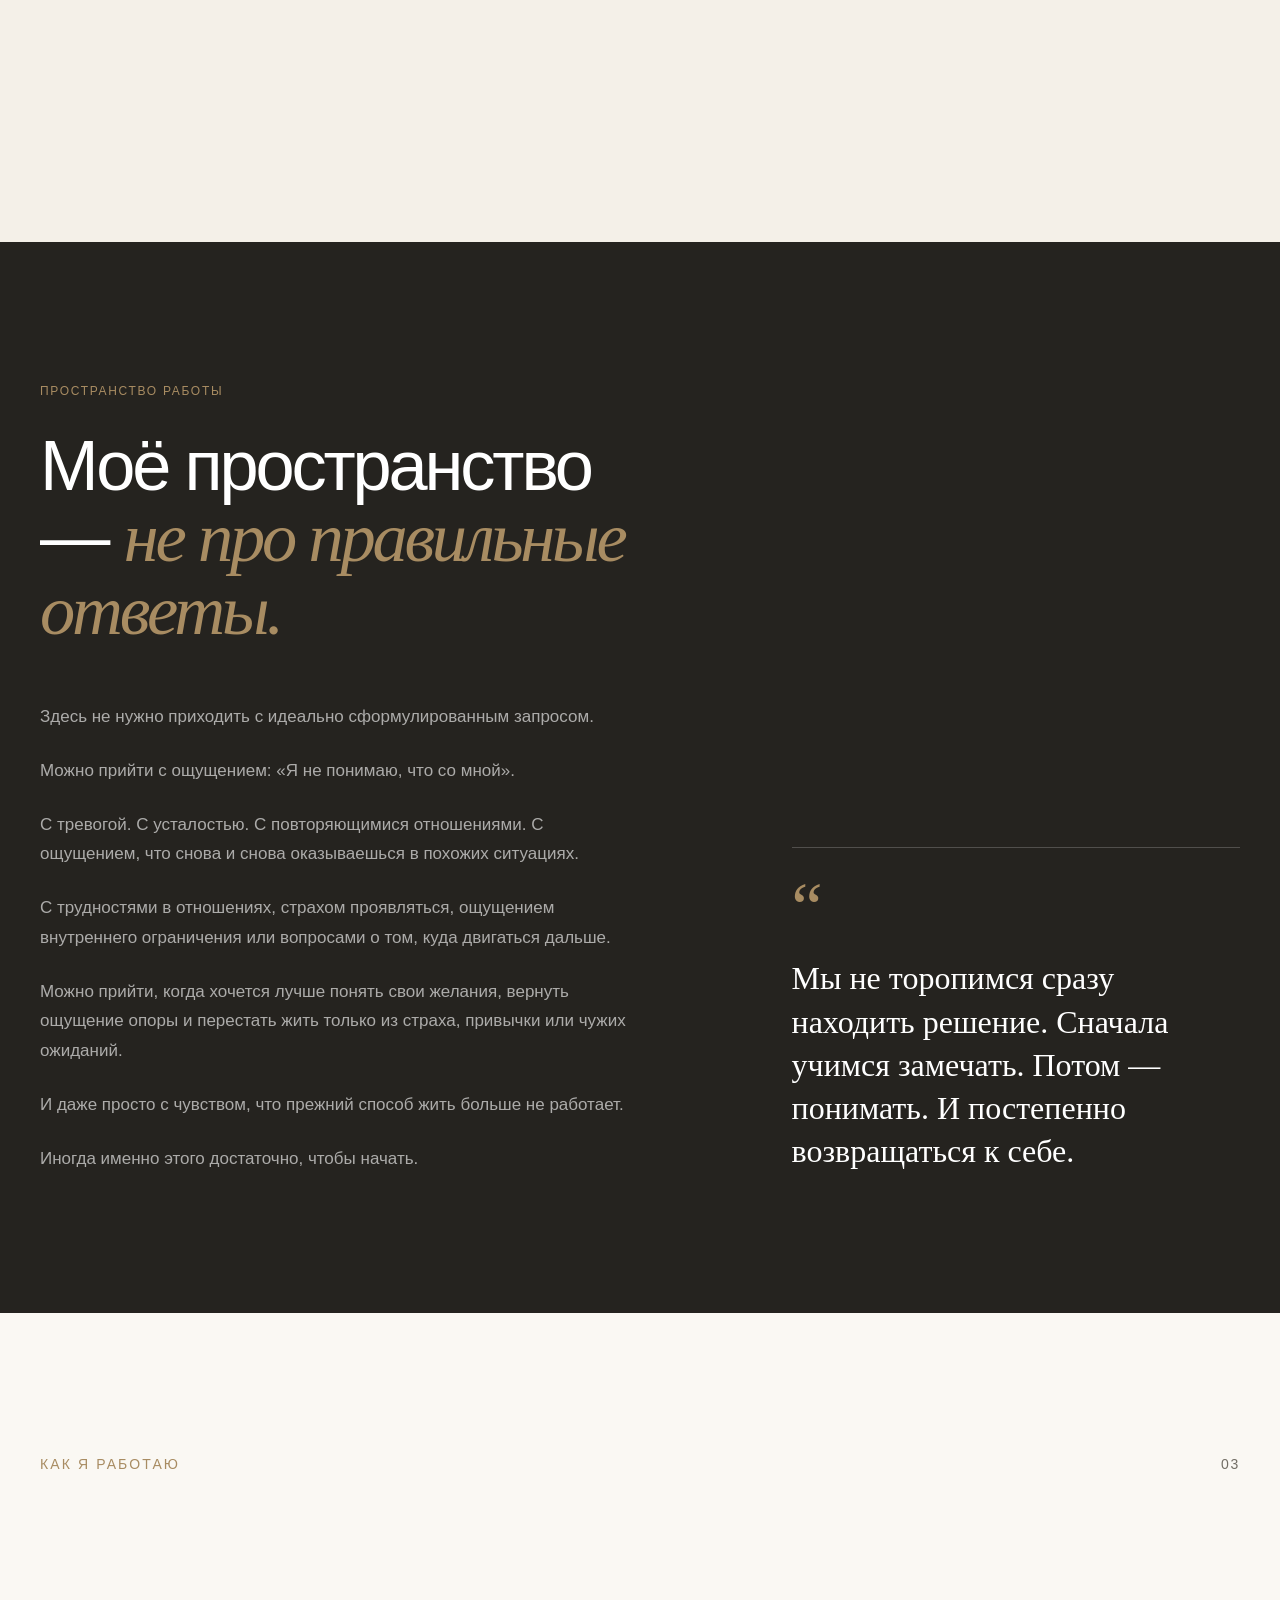
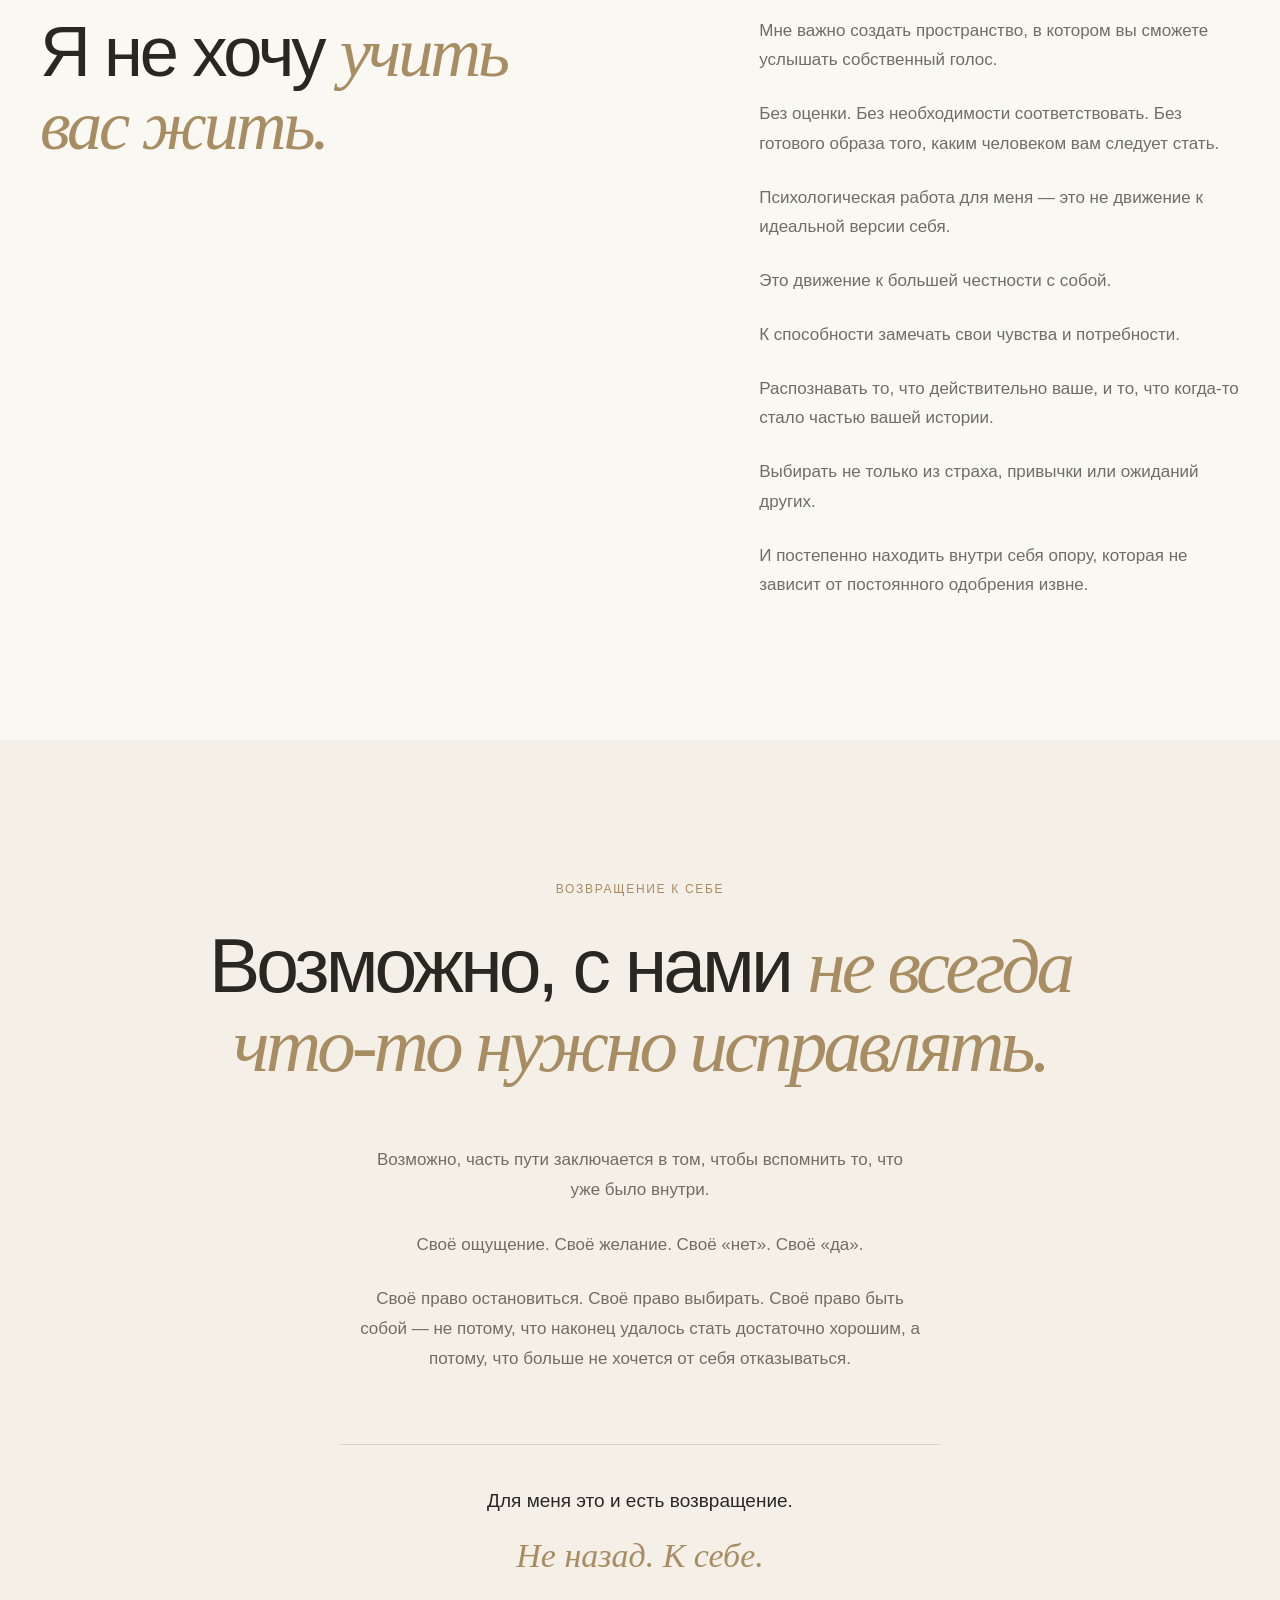
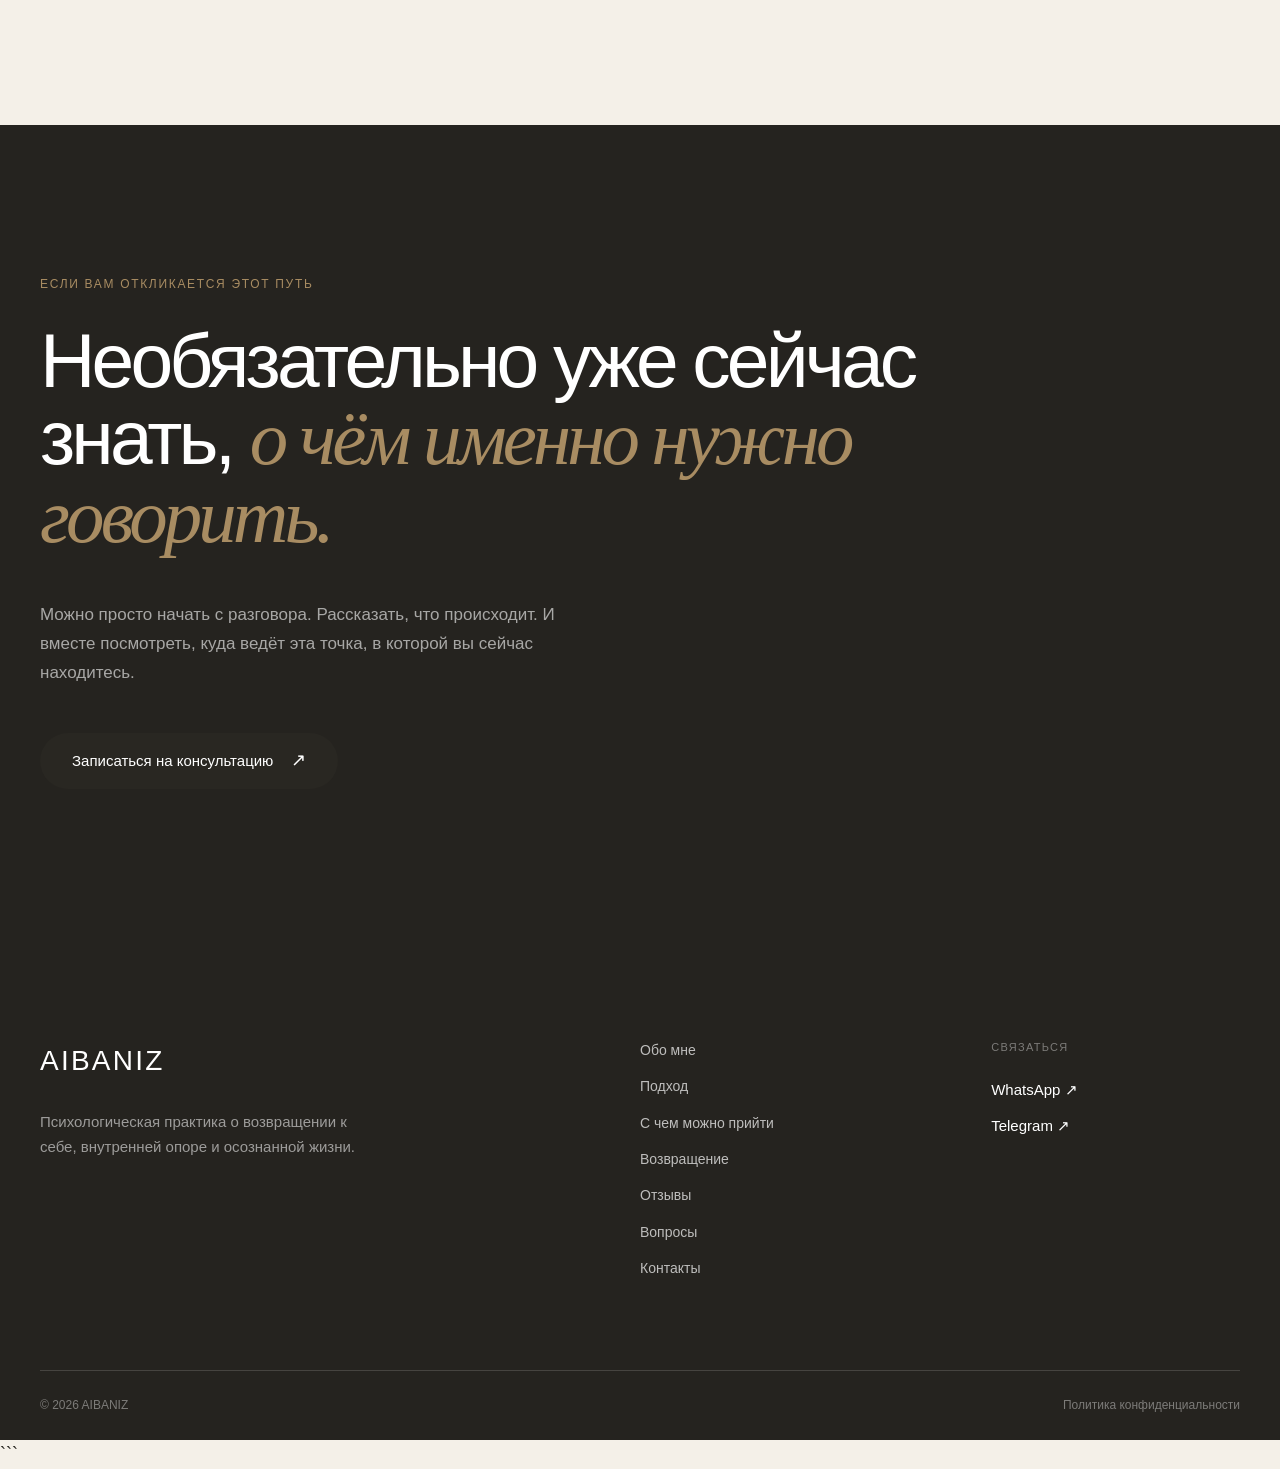
==== commit 0b4fae2d: "add SEO and 2GIS testimonials" ====
--- a/about.html
+++ b/about.html
@@ -4,15 +4,34 @@
   <head>
     <meta charset="UTF-8" />
 
-    ```
     <meta name="viewport" content="width=device-width, initial-scale=1.0" />
 
     <meta
       name="description"
-      content="Айбаниз Велиева — психолог. О внутренней опоре, возвращении к себе и более честном контакте с собой."
+      content="Айбаниз Велиева — психолог. Психологическое консультирование, внутреннее состояние, отношения, повторяющиеся сценарии и возвращение к себе."
     />
 
     <title>Обо мне — Айбаниз Велиева, психолог</title>
+
+
+    <link rel="canonical" href="https://aibaniz.kz/about.html" />
+
+    <meta property="og:type" content="website" />
+    <meta property="og:title" content="Обо мне — Айбаниз Велиева, психолог" />
+    <meta
+      property="og:description"
+      content="Айбаниз Велиева — психолог. Психологическое консультирование, внутреннее состояние, отношения, повторяющиеся сценарии и возвращение к себе."
+    />
+    <meta property="og:url" content="https://aibaniz.kz/about.html" />
+    <meta property="og:site_name" content="AIBANIZ" />
+    <meta property="og:locale" content="ru_RU" />
+    <meta
+      property="og:image"
+      content="https://aibaniz.kz/images/og-image.png"
+    />
+
+    <link rel="icon" type="image/png" href="images/favicon.png" />
+    <link rel="apple-touch-icon" href="images/favicon.png" />
 
     <!-- CSS -->
     <link rel="stylesheet" href="css/variables.css" />
@@ -22,13 +41,12 @@
     <link rel="stylesheet" href="css/header.css" />
     <link rel="stylesheet" href="css/about-page.css" />
     <link rel="stylesheet" href="css/footer.css" />
-    ```
+
   </head>
 
   <body>
     <div id="header-placeholder"></div>
 
-    ```
     <main>
       <!-- ABOUT PAGE HERO -->
 
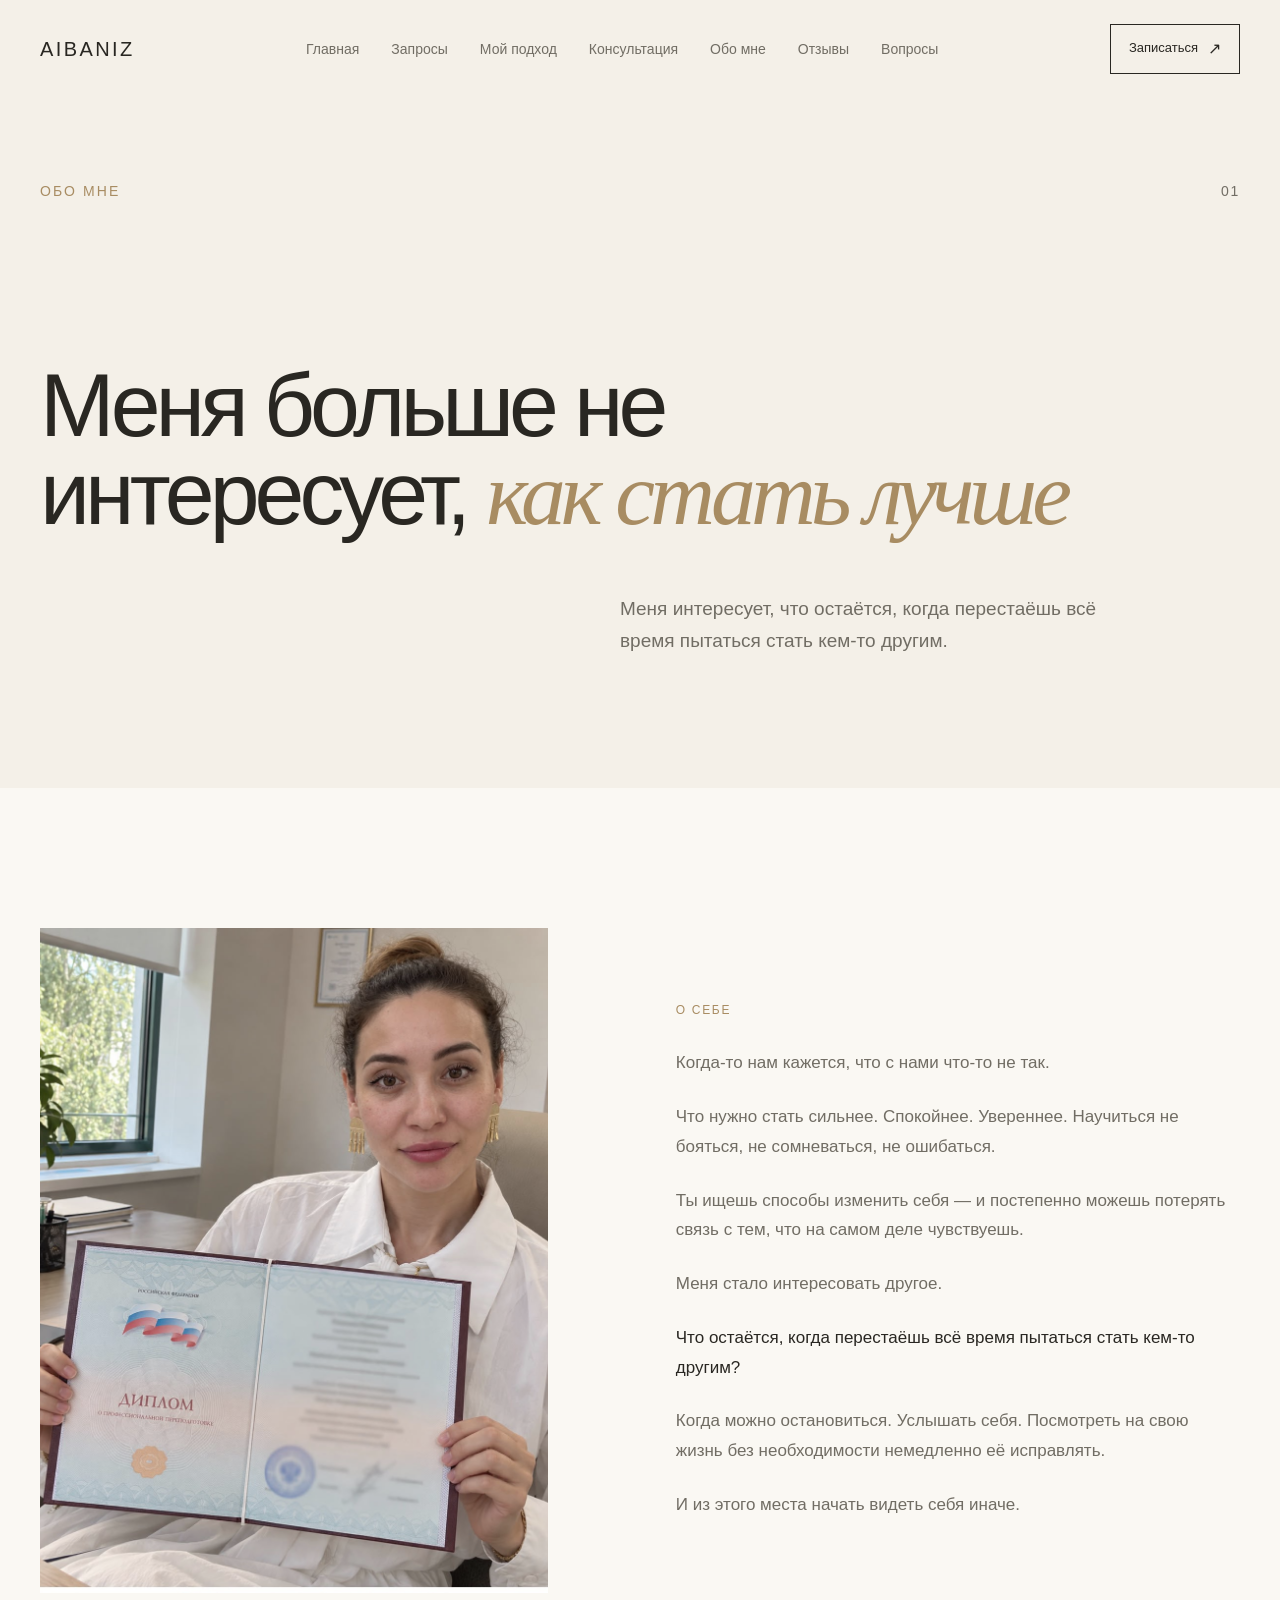
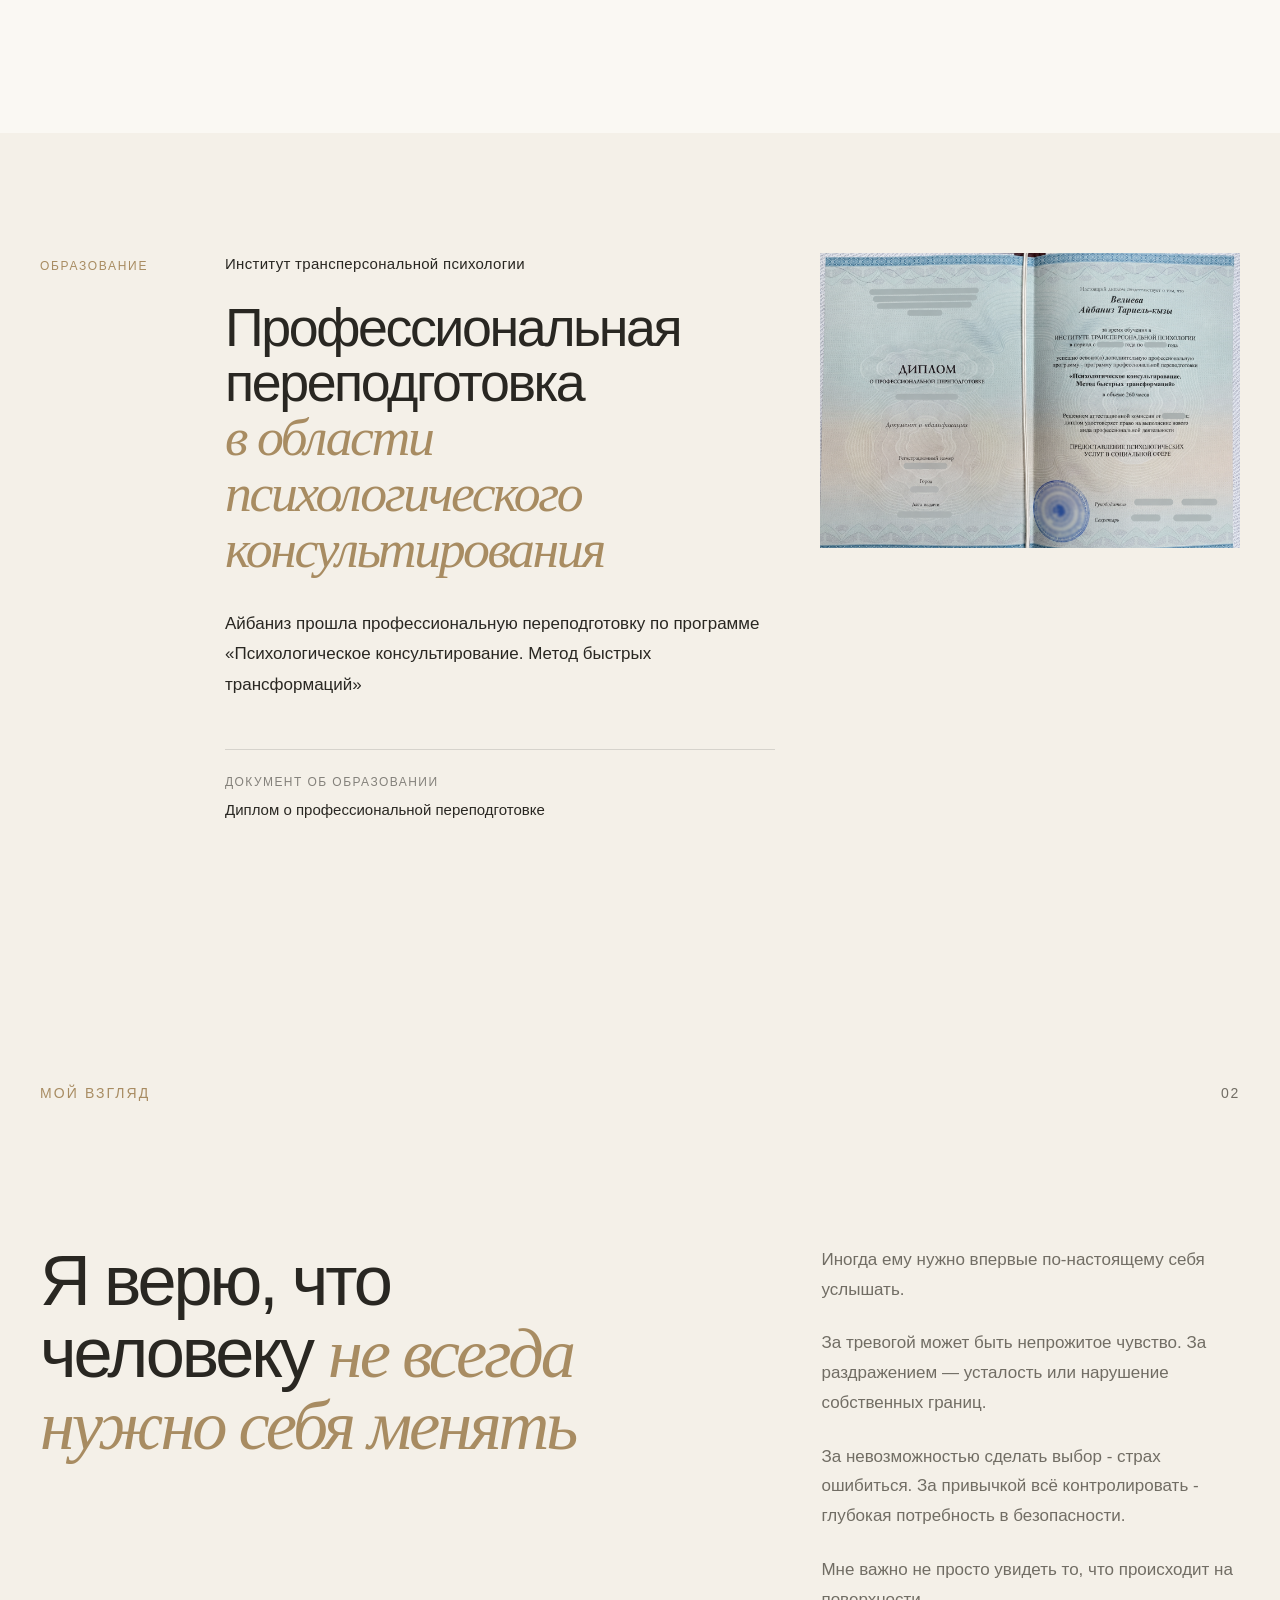
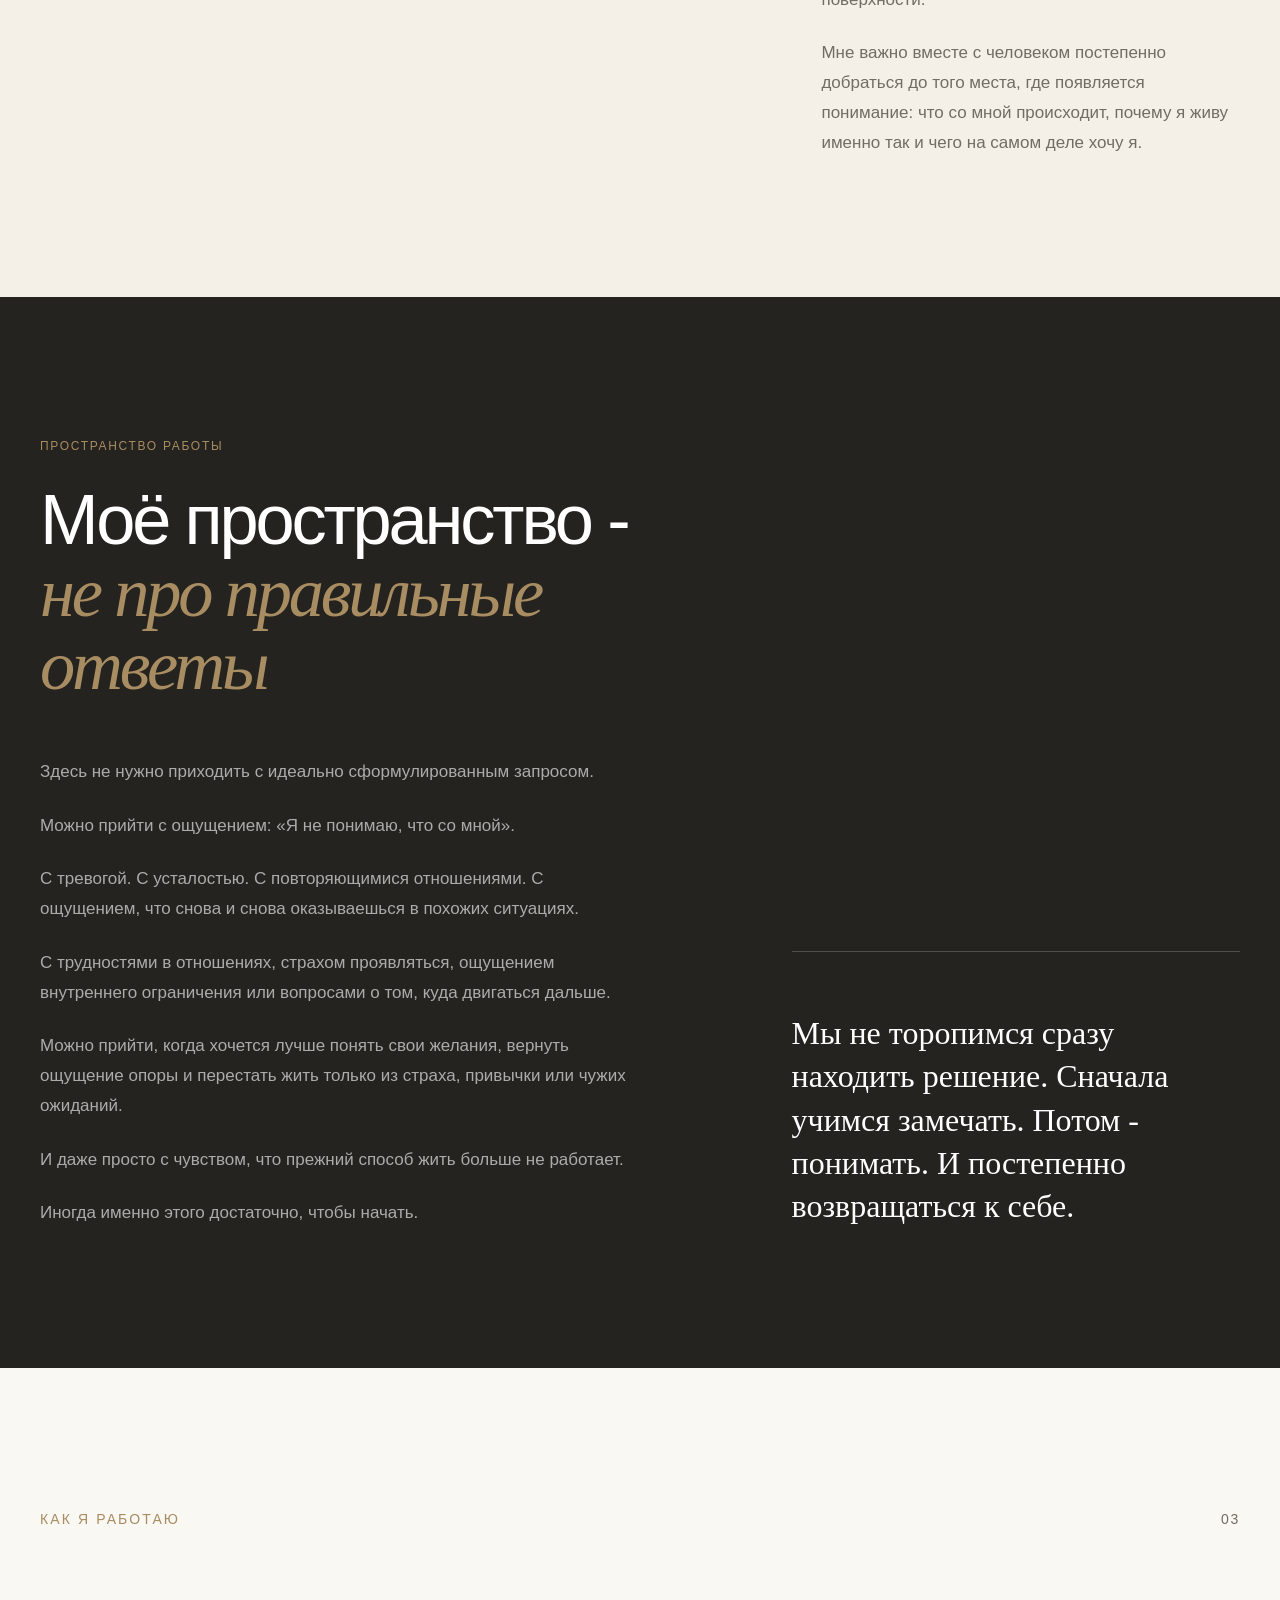
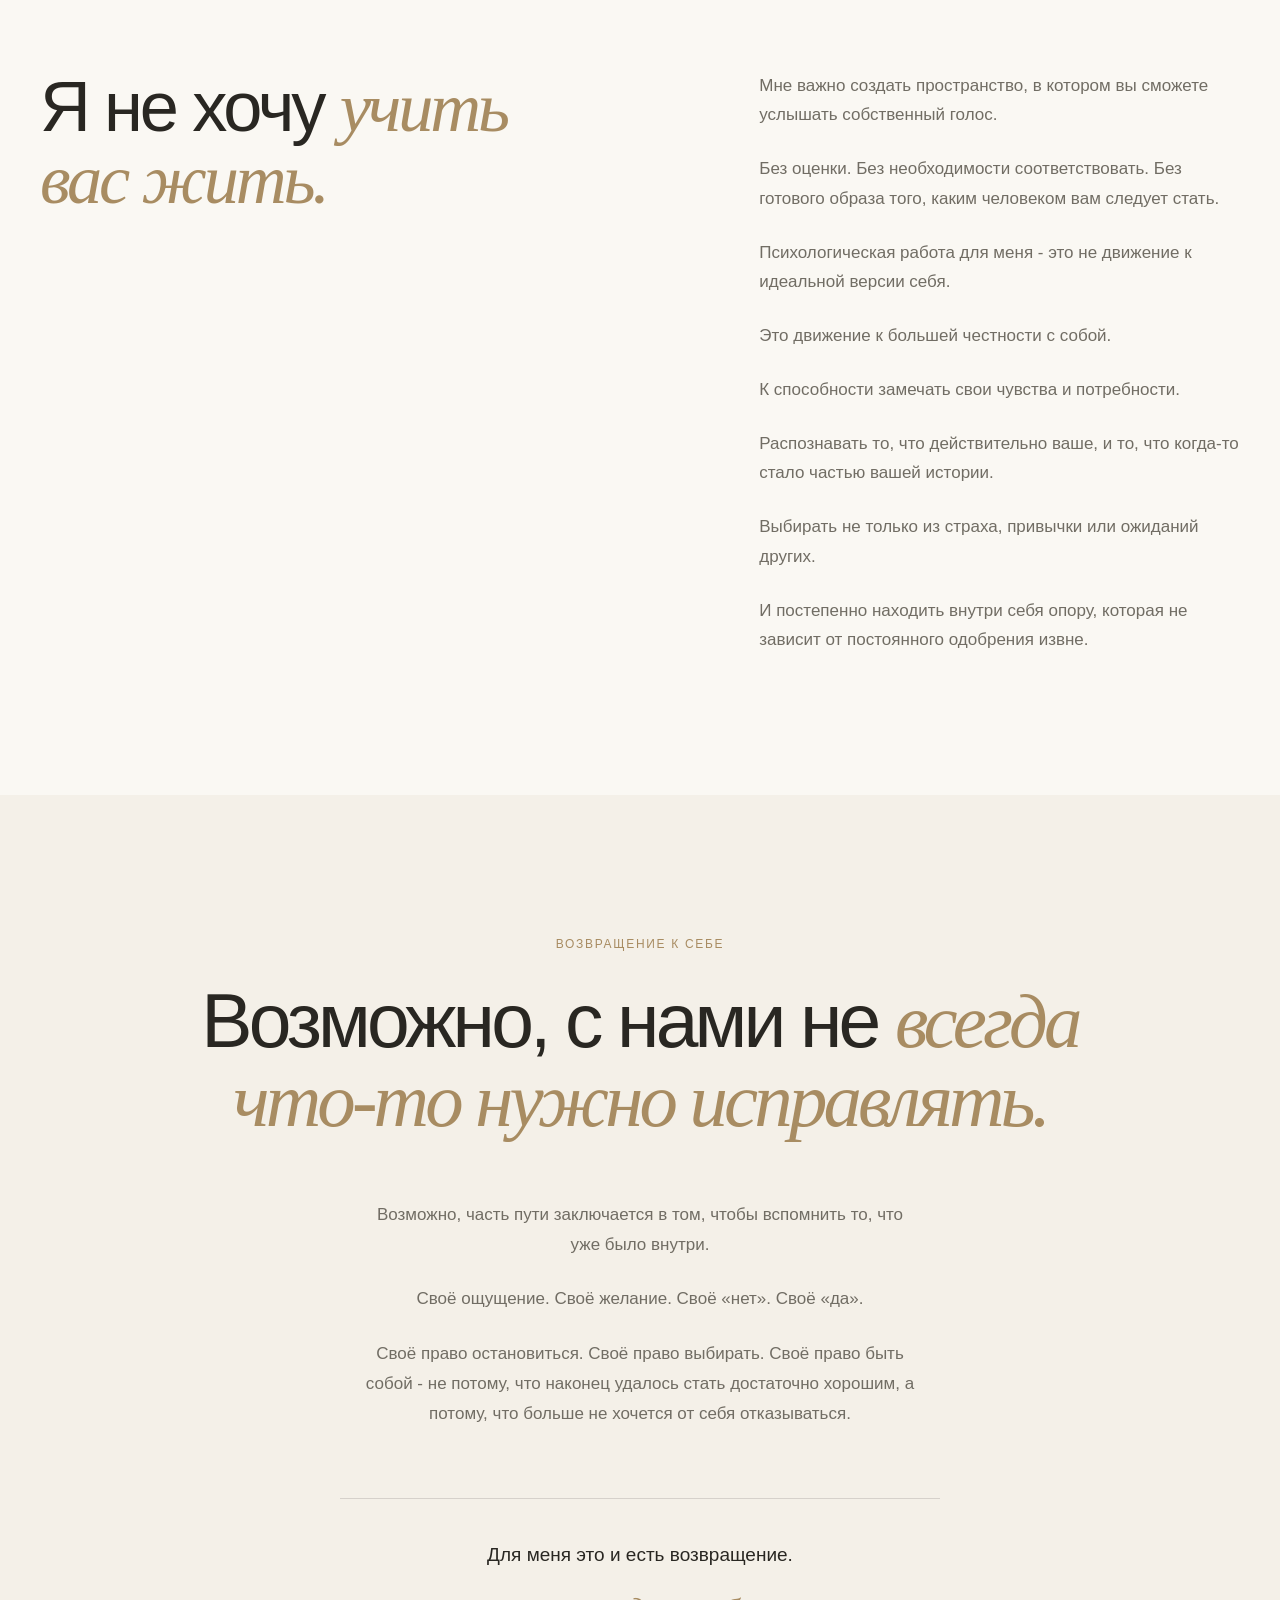
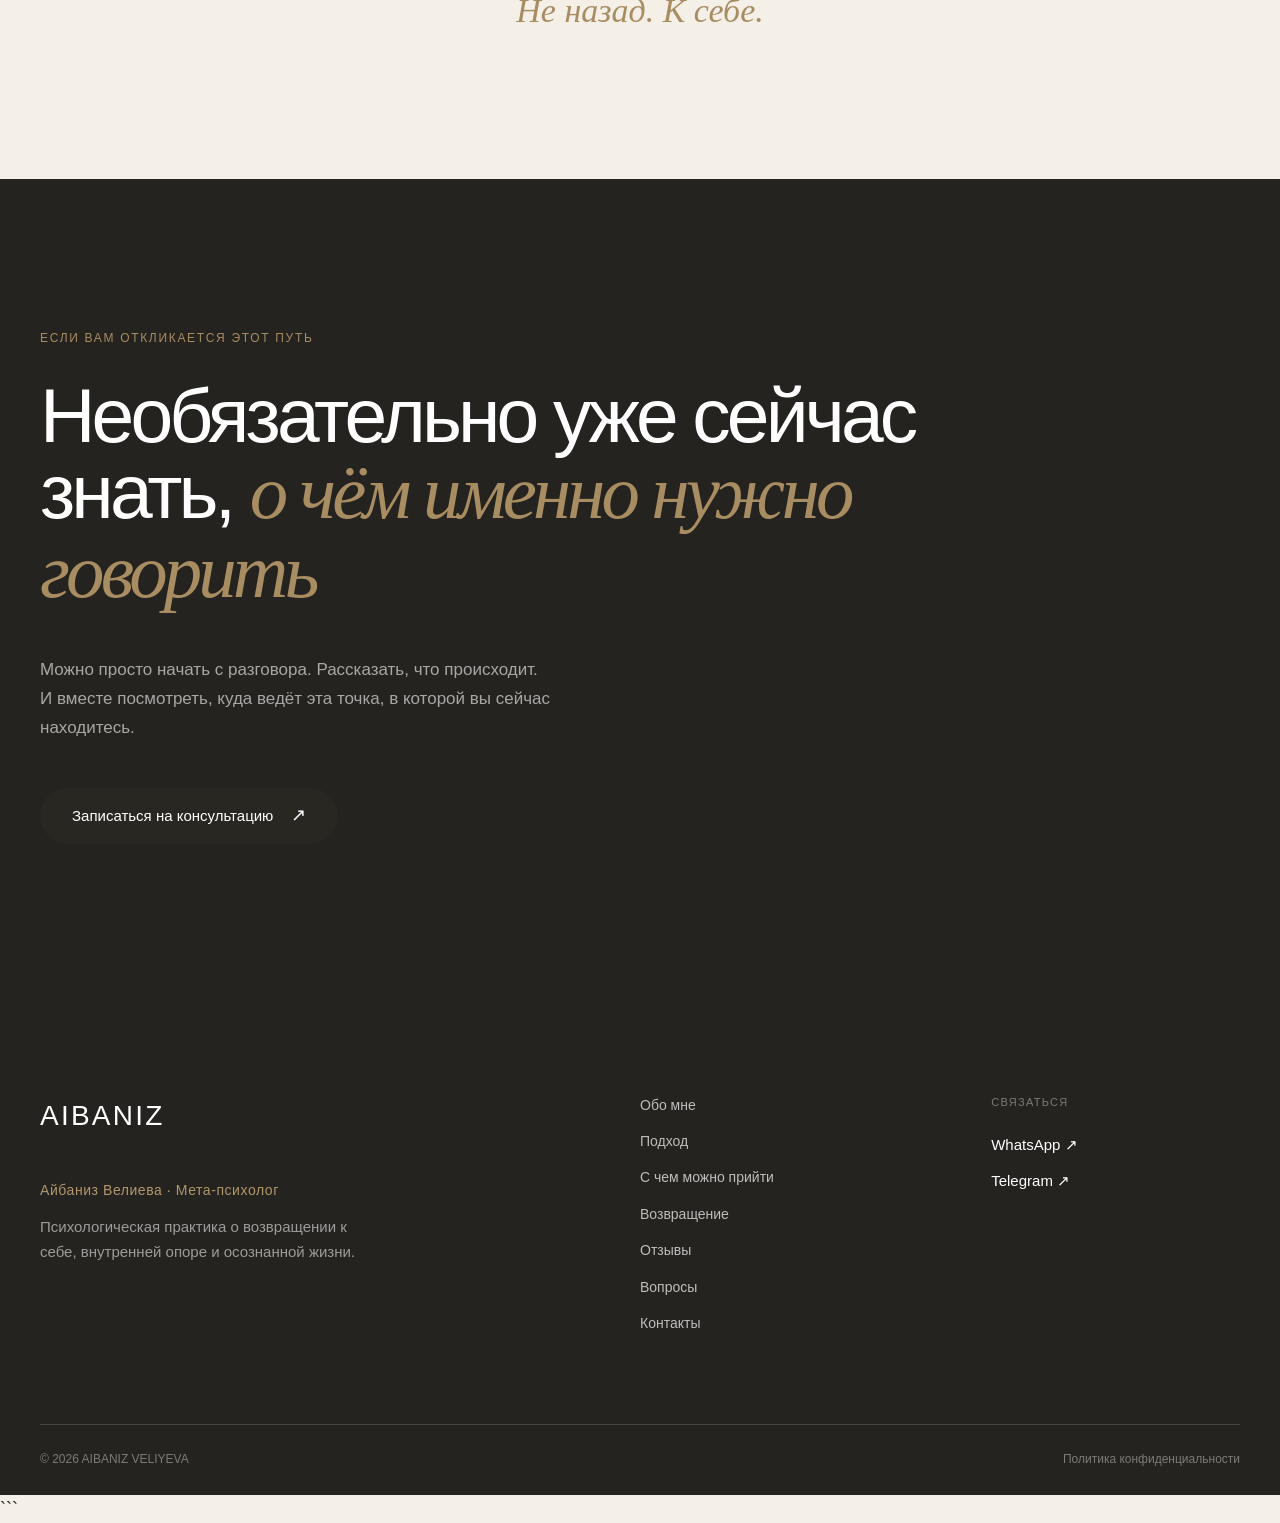
==== commit 7829aeff: "Исправления Айбаниз 3" ====
--- a/about.html
+++ b/about.html
@@ -61,7 +61,7 @@
           <div class="about-page-hero__content">
             <h1 class="about-page-hero__title">
               Меня больше не интересует,
-              <em>как стать лучше.</em>
+              <em>как стать лучше</em>
             </h1>
 
             <p class="about-page-hero__intro">
@@ -79,7 +79,7 @@
           <div class="about-page-intro__layout">
             <div class="about-page-intro__image-wrapper">
               <img
-                src="images/about/about.jpg"
+                src="images/about/about.jpeg"
                 alt="Айбаниз Велиева"
                 class="about-page-intro__image"
               />
@@ -97,11 +97,11 @@
                 </p>
 
                 <p>
-                  Мы ищем способы изменить себя — и постепенно можем потерять
-                  связь с тем, что на самом деле чувствуем.
-                </p>
-
-                <p>Меня всё больше интересует другое.</p>
+                  Ты ищешь способы изменить себя — и постепенно можешь потерять
+                  связь с тем, что на самом деле чувствуешь.
+                </p>
+
+                <p>Меня стало интересовать другое.</p>
 
                 <p>
                   <em>
@@ -137,14 +137,13 @@
               </p>
 
               <h2 class="about-page-section__title">
-                Профессиональная переподготовка
-                <em>в области психологического консультирования.</em>
+                Профессиональная переподготовка<br />
+                <em>в области психологического консультирования</em>
               </h2>
 
               <p class="about-page-education__description">
                 Айбаниз прошла профессиональную переподготовку по программе
                 «Психологическое консультирование. Метод быстрых трансформаций»
-                в объёме 260 часов.
               </p>
 
               <div class="about-page-education__credential">
@@ -153,7 +152,7 @@
                 </span>
 
                 <span class="about-page-education__credential-value">
-                  Диплом о профессиональной переподготовке · 2024
+                  Диплом о профессиональной переподготовке
                 </span>
               </div>
             </div>
@@ -182,7 +181,7 @@
           <div class="about-page-section__content">
             <h2 class="about-page-section__title">
               Я верю, что человеку
-              <em>не всегда нужно себя менять.</em>
+              <em>не всегда нужно себя менять</em>
             </h2>
 
             <div class="about-page-section__text">
@@ -194,8 +193,8 @@
               </p>
 
               <p>
-                За невозможностью сделать выбор — страх ошибиться. За привычкой
-                всё контролировать — глубокая потребность в безопасности.
+                За невозможностью сделать выбор - страх ошибиться. За привычкой
+                всё контролировать - глубокая потребность в безопасности.
               </p>
 
               <p>
@@ -221,8 +220,8 @@
               <p class="about-page__eyebrow">Пространство работы</p>
 
               <h2 class="about-page-section__title">
-                Моё пространство —
-                <em>не про правильные ответы.</em>
+                Моё пространство -
+                <em>не про правильные ответы</em>
               </h2>
 
               <div class="about-page__text">
@@ -259,11 +258,11 @@
             </div>
 
             <div class="about-page-space__quote">
-              <span class="about-page-space__quote-mark">“</span>
+              <span class="about-page-space__quote-mark"></span>
 
               <p>
                 Мы не торопимся сразу находить решение. Сначала учимся замечать.
-                Потом — понимать. И постепенно возвращаться к себе.
+                Потом - понимать. И постепенно возвращаться к себе.
               </p>
             </div>
           </div>
@@ -298,7 +297,7 @@
               </p>
 
               <p>
-                Психологическая работа для меня — это не движение к идеальной
+                Психологическая работа для меня - это не движение к идеальной
                 версии себя.
               </p>
 
@@ -330,8 +329,8 @@
             <p class="about-page__eyebrow">Возвращение к себе</p>
 
             <h2 class="about-page-return__title">
-              Возможно, с нами
-              <em>не всегда что-то нужно исправлять.</em>
+              Возможно, с нами не
+              <em>всегда что-то нужно исправлять.</em>
             </h2>
 
             <div class="about-page-return__text">
@@ -344,7 +343,7 @@
 
               <p>
                 Своё право остановиться. Своё право выбирать. Своё право быть
-                собой — не потому, что наконец удалось стать достаточно хорошим,
+                собой - не потому, что наконец удалось стать достаточно хорошим,
                 а потому, что больше не хочется от себя отказываться.
               </p>
             </div>
@@ -366,11 +365,11 @@
 
             <h2 class="about-page-cta__title">
               Необязательно уже сейчас знать,
-              <em>о чём именно нужно говорить.</em>
+              <em>о чём именно нужно говорить</em>
             </h2>
 
             <p class="about-page-cta__text">
-              Можно просто начать с разговора. Рассказать, что происходит. И
+              Можно просто начать с разговора. Рассказать, что происходит. <br />И
               вместе посмотреть, куда ведёт эта точка, в которой вы сейчас
               находитесь.
             </p>
--- a/css/footer.css
+++ b/css/footer.css
@@ -62,6 +62,17 @@
   line-height: 1.7;
 
   color: rgba(255, 255, 255, 0.55);
+}
+
+.footer__profession {
+  margin-top: 16px;
+  margin-bottom: 12px;
+
+  font-size: 14px;
+  font-weight: 500;
+  letter-spacing: 0.04em;
+
+  color: #b1976b;
 }
 
 /* =========================
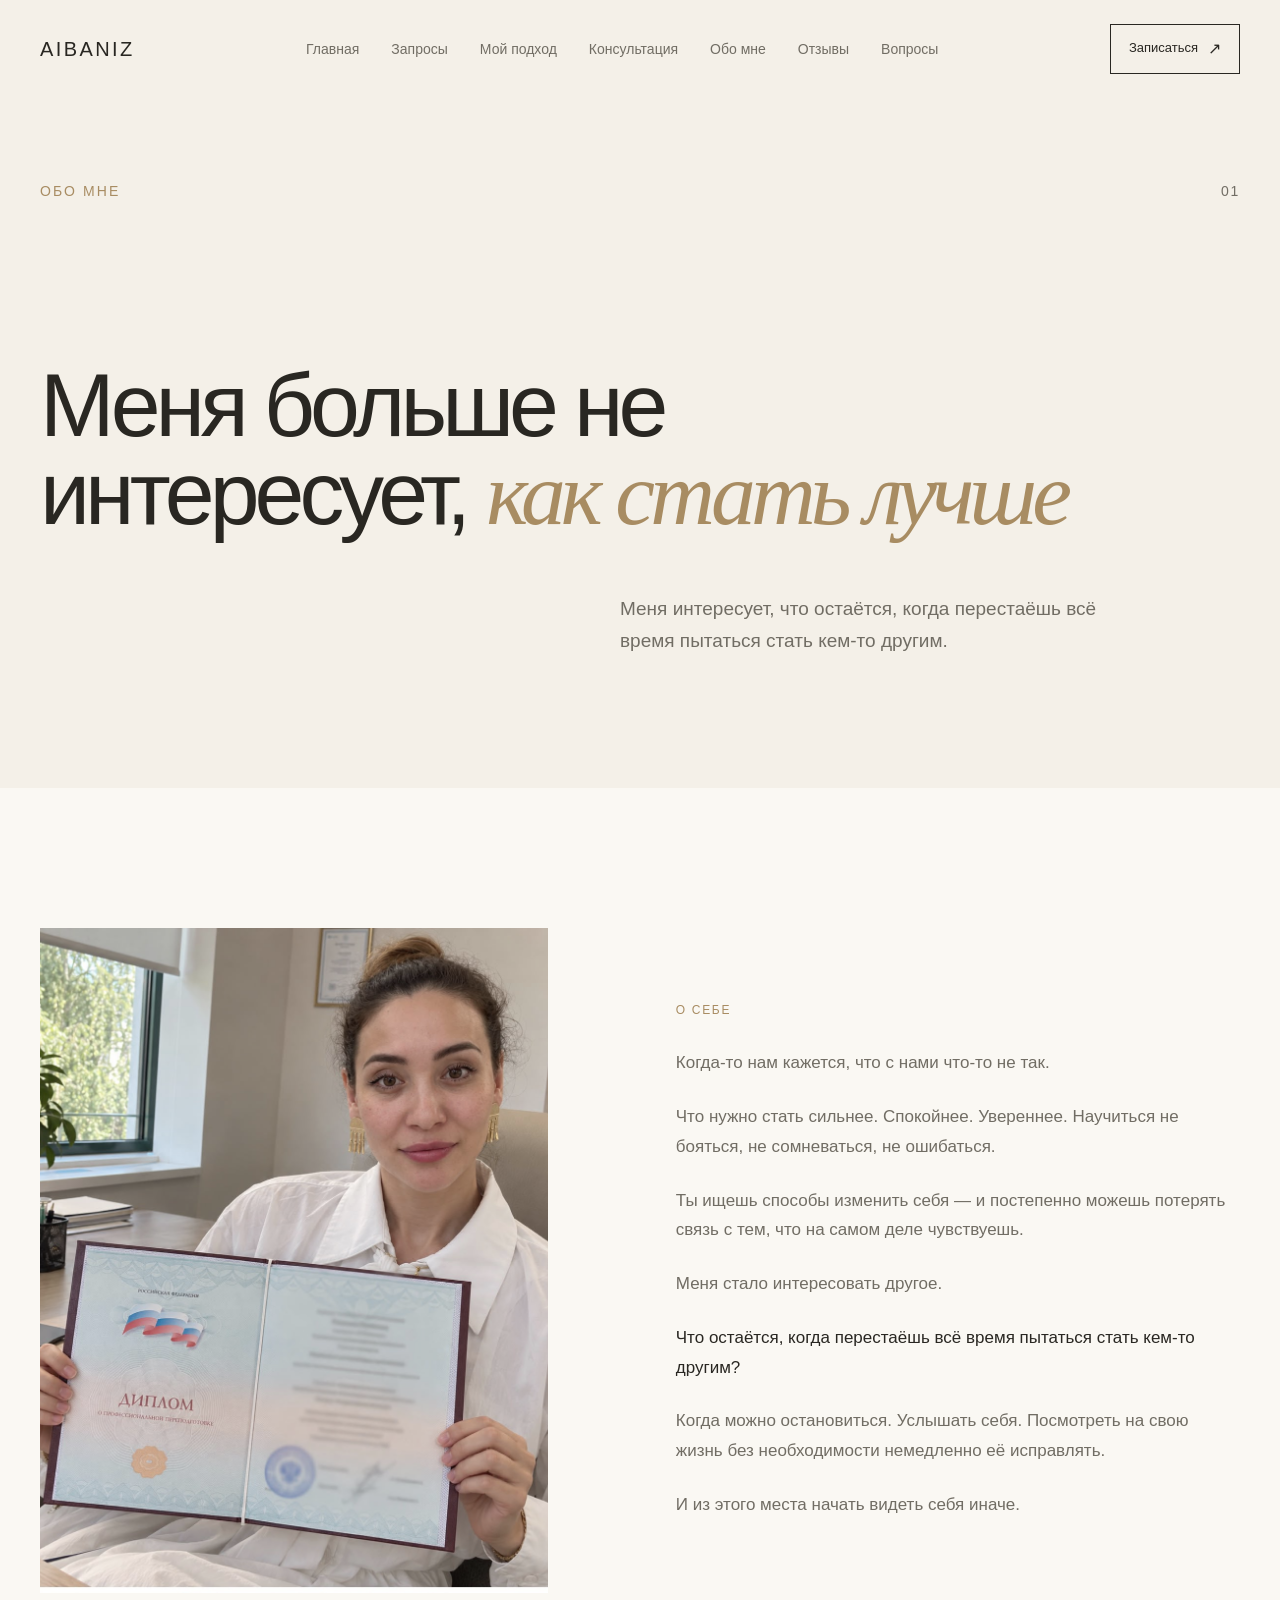
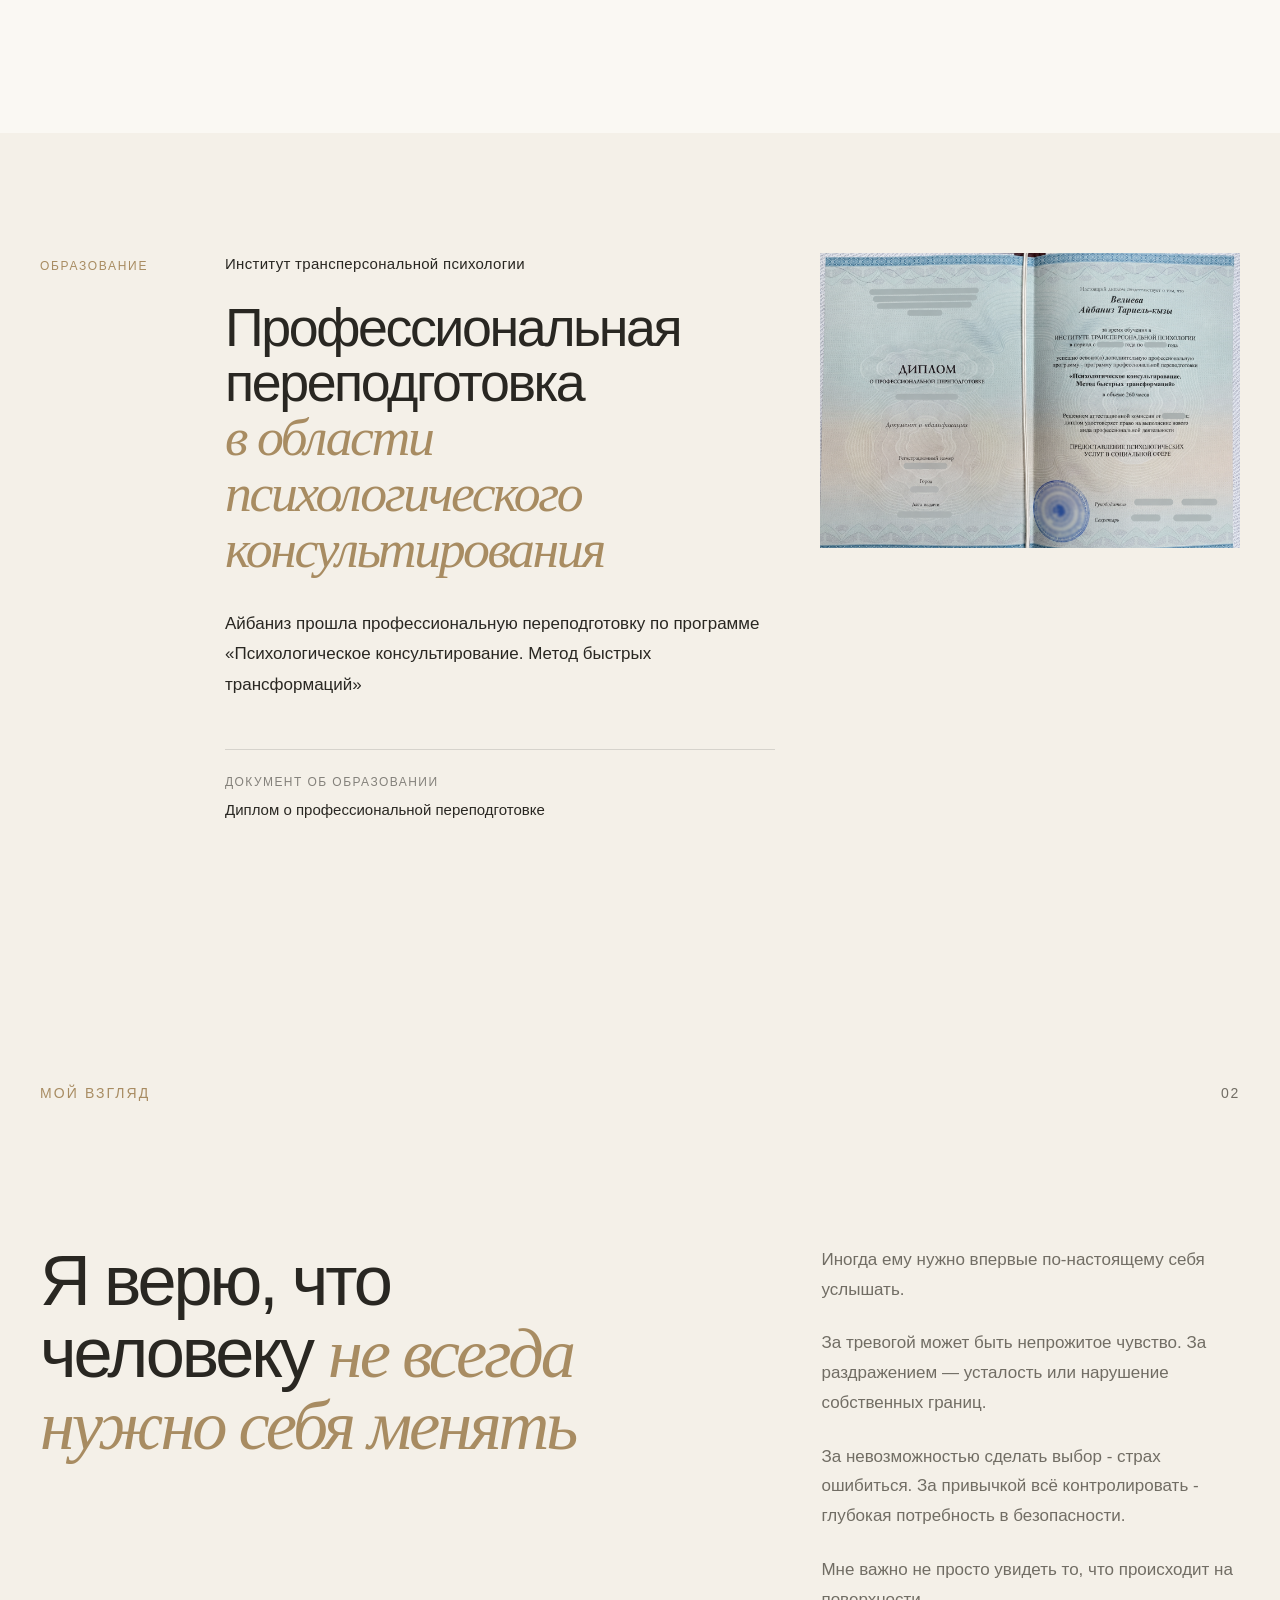
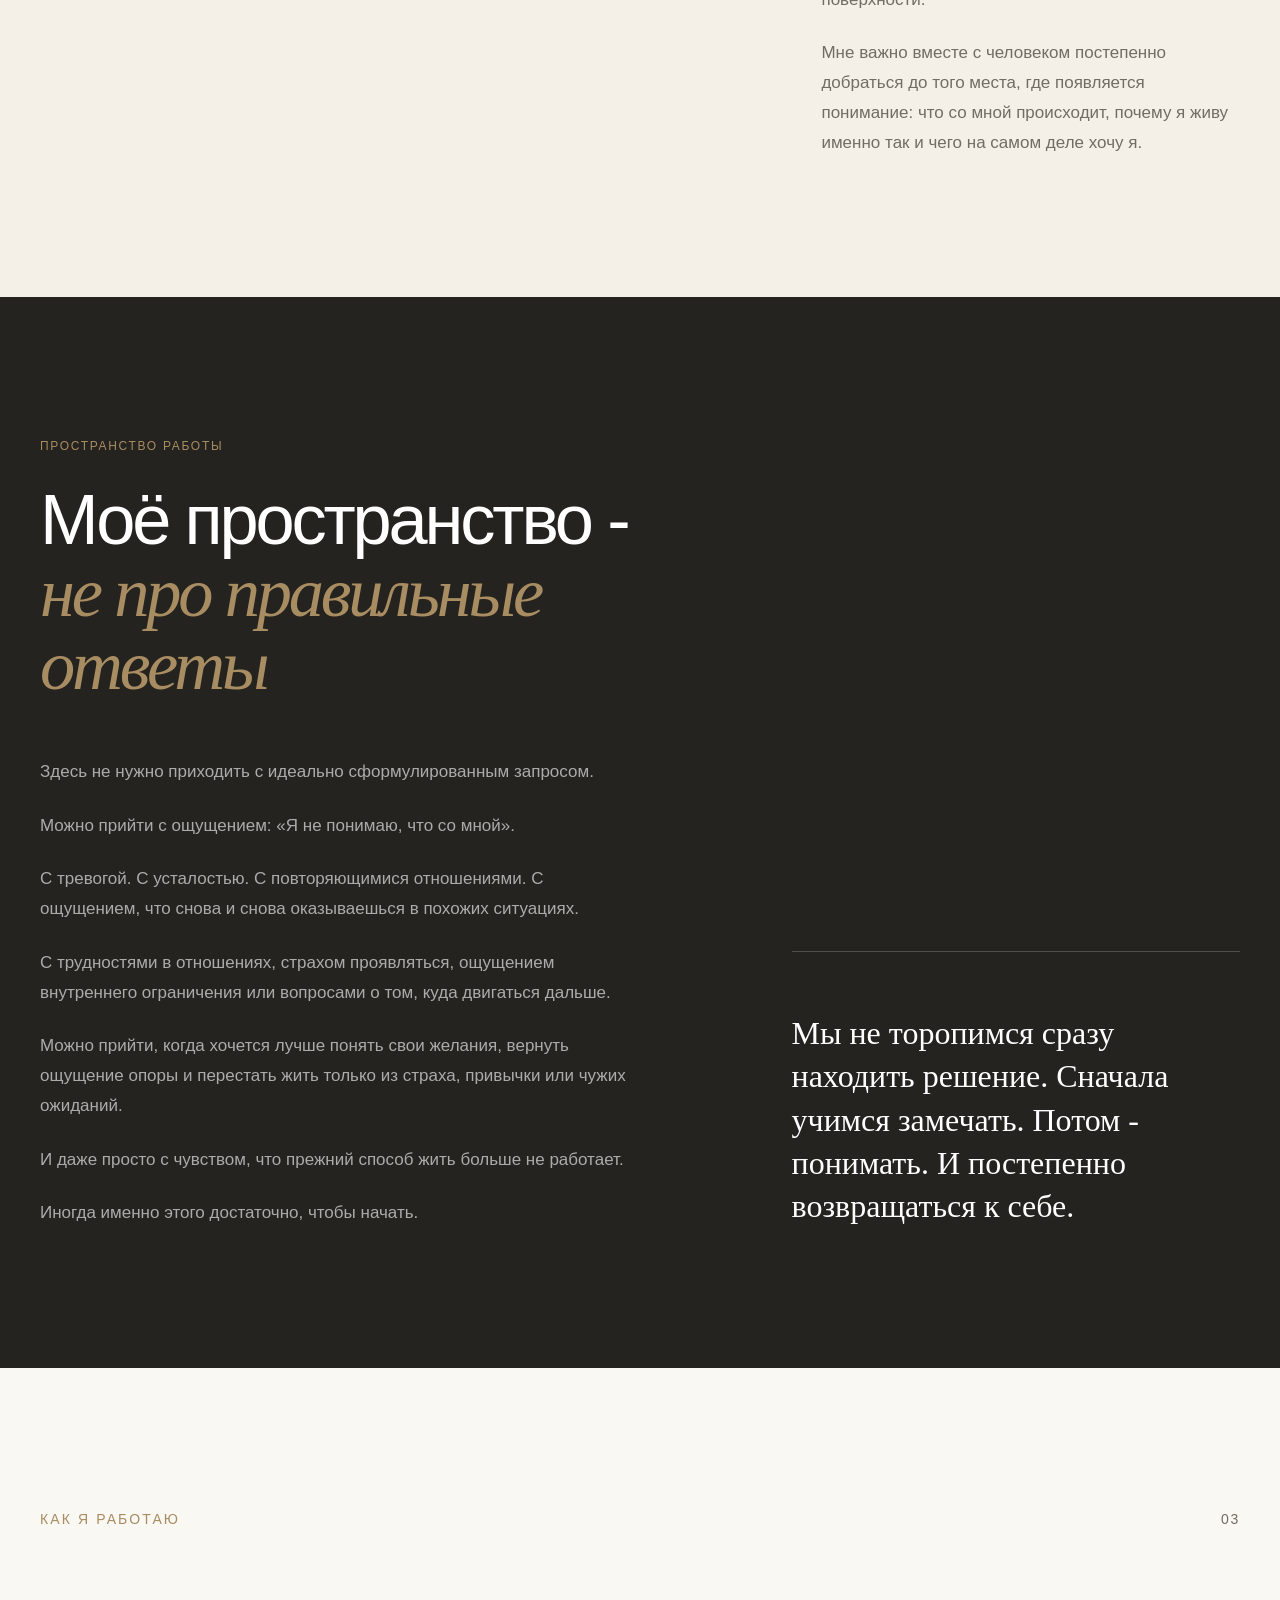
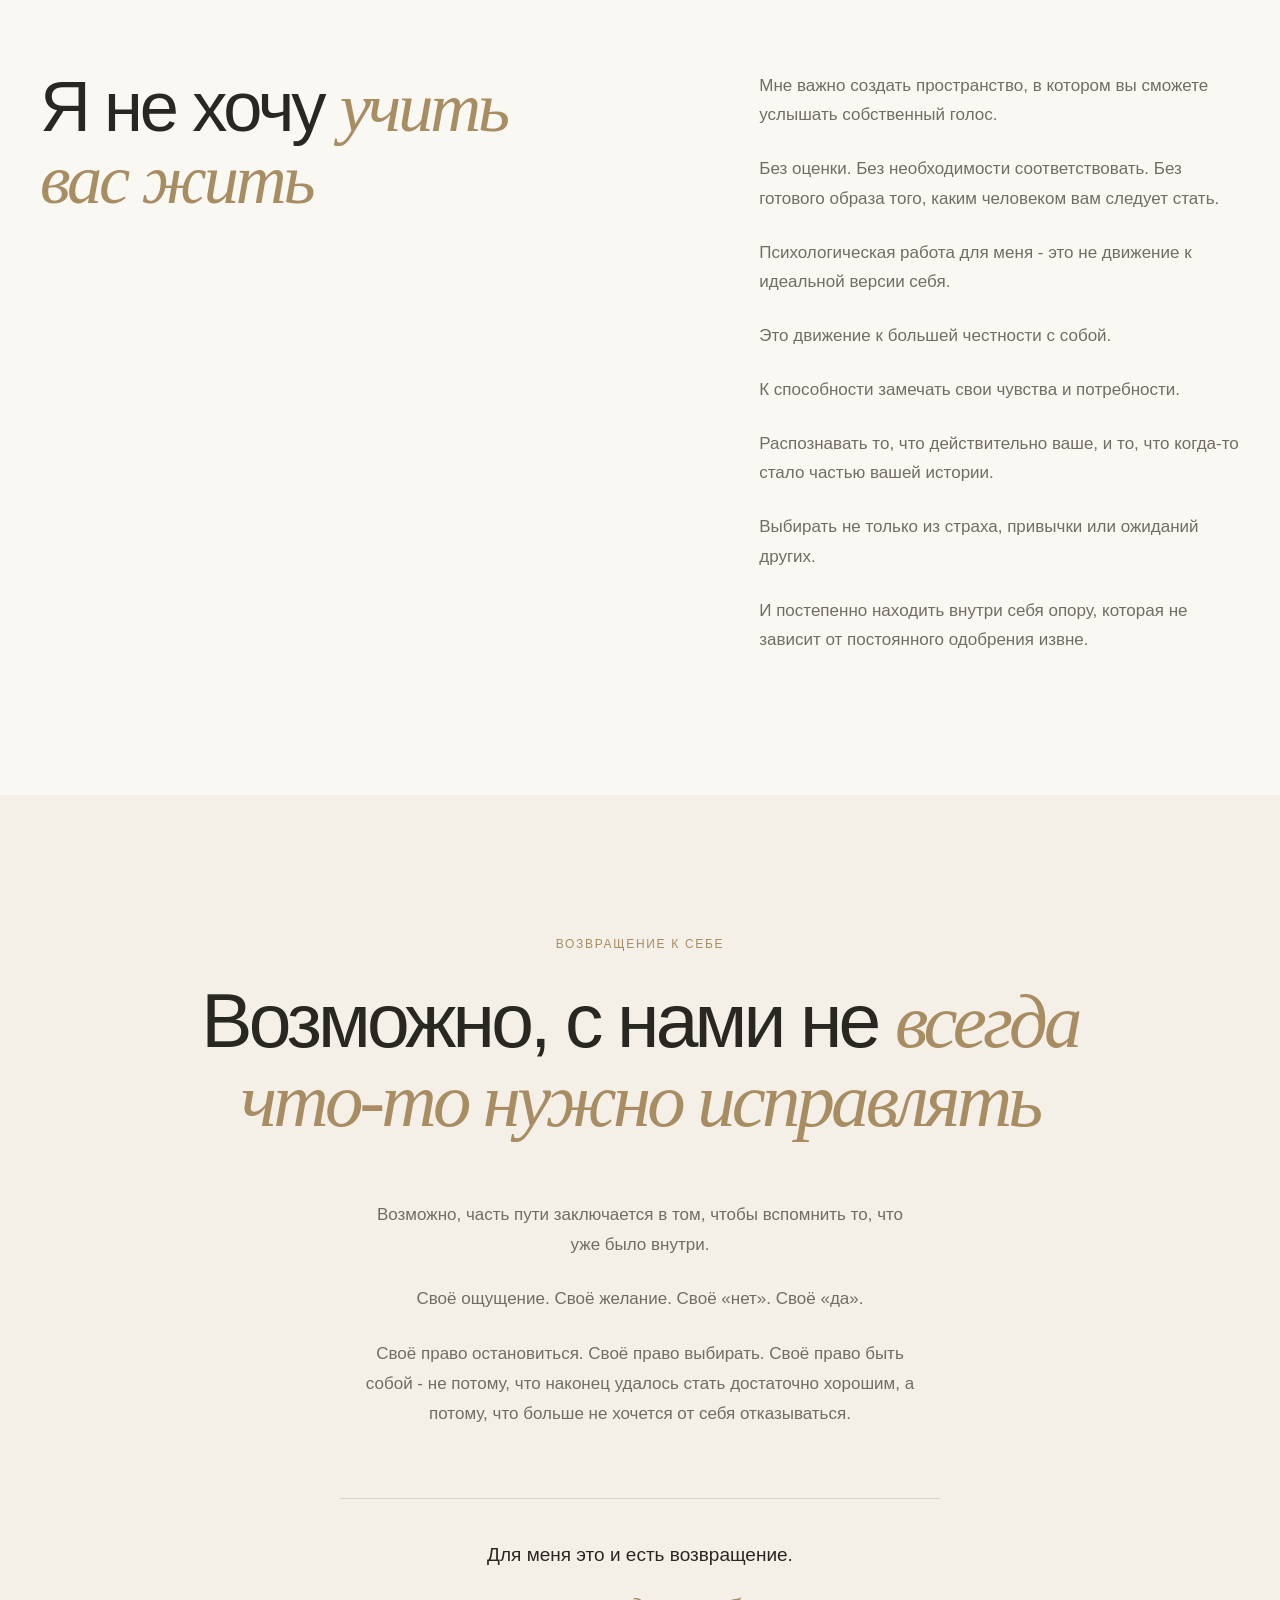
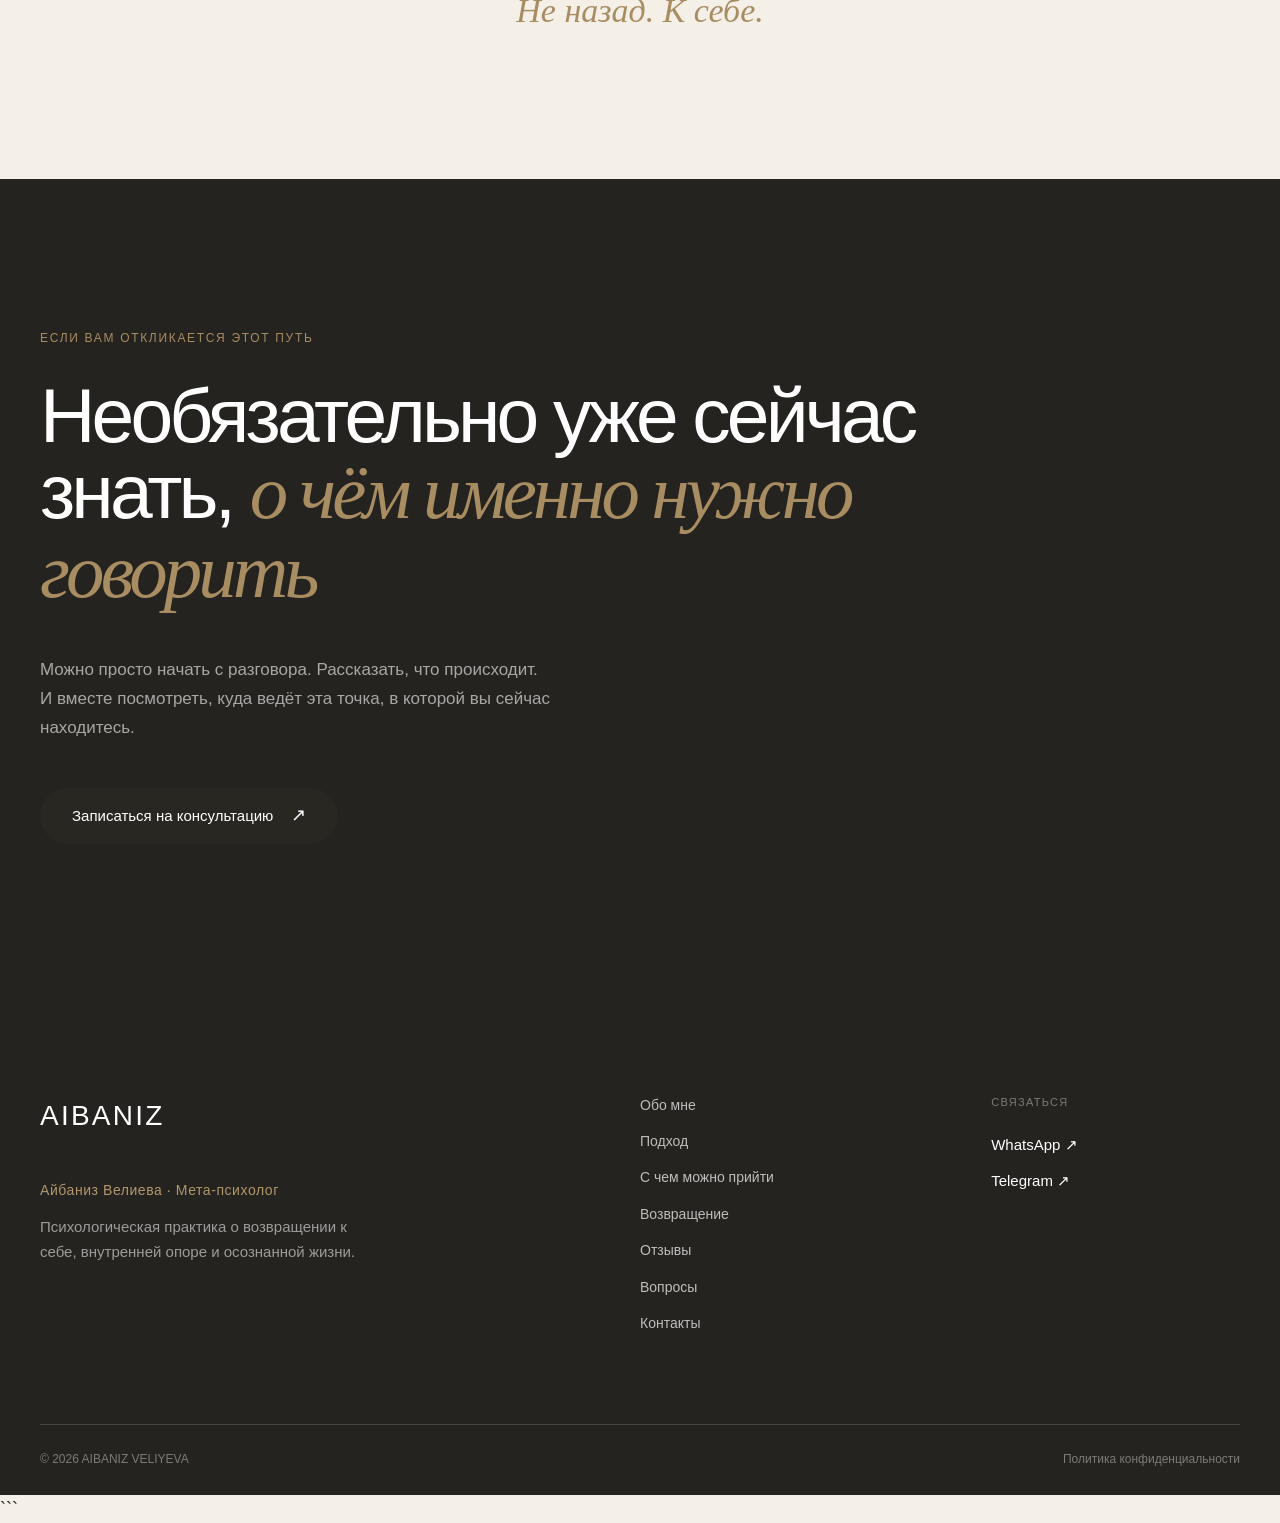
==== commit 51d2e250: "Добавил ссылки на вотсап и телеграмм" ====
--- a/about.html
+++ b/about.html
@@ -282,7 +282,7 @@
           <div class="about-page-approach__layout">
             <h2 class="about-page-section__title">
               Я не хочу
-              <em>учить вас жить.</em>
+              <em>учить вас жить</em>
             </h2>
 
             <div class="about-page-section__text">
@@ -330,7 +330,7 @@
 
             <h2 class="about-page-return__title">
               Возможно, с нами не
-              <em>всегда что-то нужно исправлять.</em>
+              <em>всегда что-то нужно исправлять</em>
             </h2>
 
             <div class="about-page-return__text">
--- a/css/about-page.css
+++ b/css/about-page.css
@@ -548,9 +548,9 @@
 .about-page-intro__layout {
 grid-template-columns: 1fr 1fr;
 
-```
+
 gap: 60px;
-```
+
 
 }
 
@@ -563,9 +563,9 @@
 .about-page-approach__layout {
 grid-template-columns: 1fr;
 
-```
+
 gap: 60px;
-```
+
 
 }
 
@@ -603,9 +603,9 @@
 .about-page-hero__title {
 font-size: clamp(42px, 11vw, 58px);
 
-```
+
 line-height: 1.02;
-```
+
 
 }
 
@@ -613,9 +613,9 @@
 margin-top: 35px;
 margin-left: 0;
 
-```
+
 font-size: 16px;
-```
+
 
 }
 
@@ -630,9 +630,9 @@
 .about-page-intro__layout {
 grid-template-columns: 1fr;
 
-```
+
 gap: 55px;
-```
+
 
 }
 
@@ -649,9 +649,9 @@
 .about-page-return__text p {
 font-size: 16px;
 
-```
+
 line-height: 1.7;
-```
+
 
 }
 
@@ -662,9 +662,9 @@
 .about-page-section__title {
 font-size: clamp(40px, 10.5vw, 56px);
 
-```
+
 line-height: 1.04;
-```
+
 
 }
 
@@ -680,20 +680,20 @@
 .about-page-return__title {
 margin-bottom: 45px;
 
-```
+
 font-size: clamp(42px, 10.5vw, 58px);
-```
+
 
 }
 
 .about-page-return__final {
 margin-top: 55px;
 
-```
+
 padding-top: 30px;
 
 font-size: 17px;
-```
+
 
 }
 
@@ -708,18 +708,18 @@
 .about-page-cta__title {
 margin-bottom: 35px;
 
-```
+
 font-size: clamp(42px, 10.5vw, 58px);
-```
+
 
 }
 
 .about-page-cta__text {
 margin-bottom: 35px;
 
-```
+
 font-size: 16px;
-```
+
 
 }
 
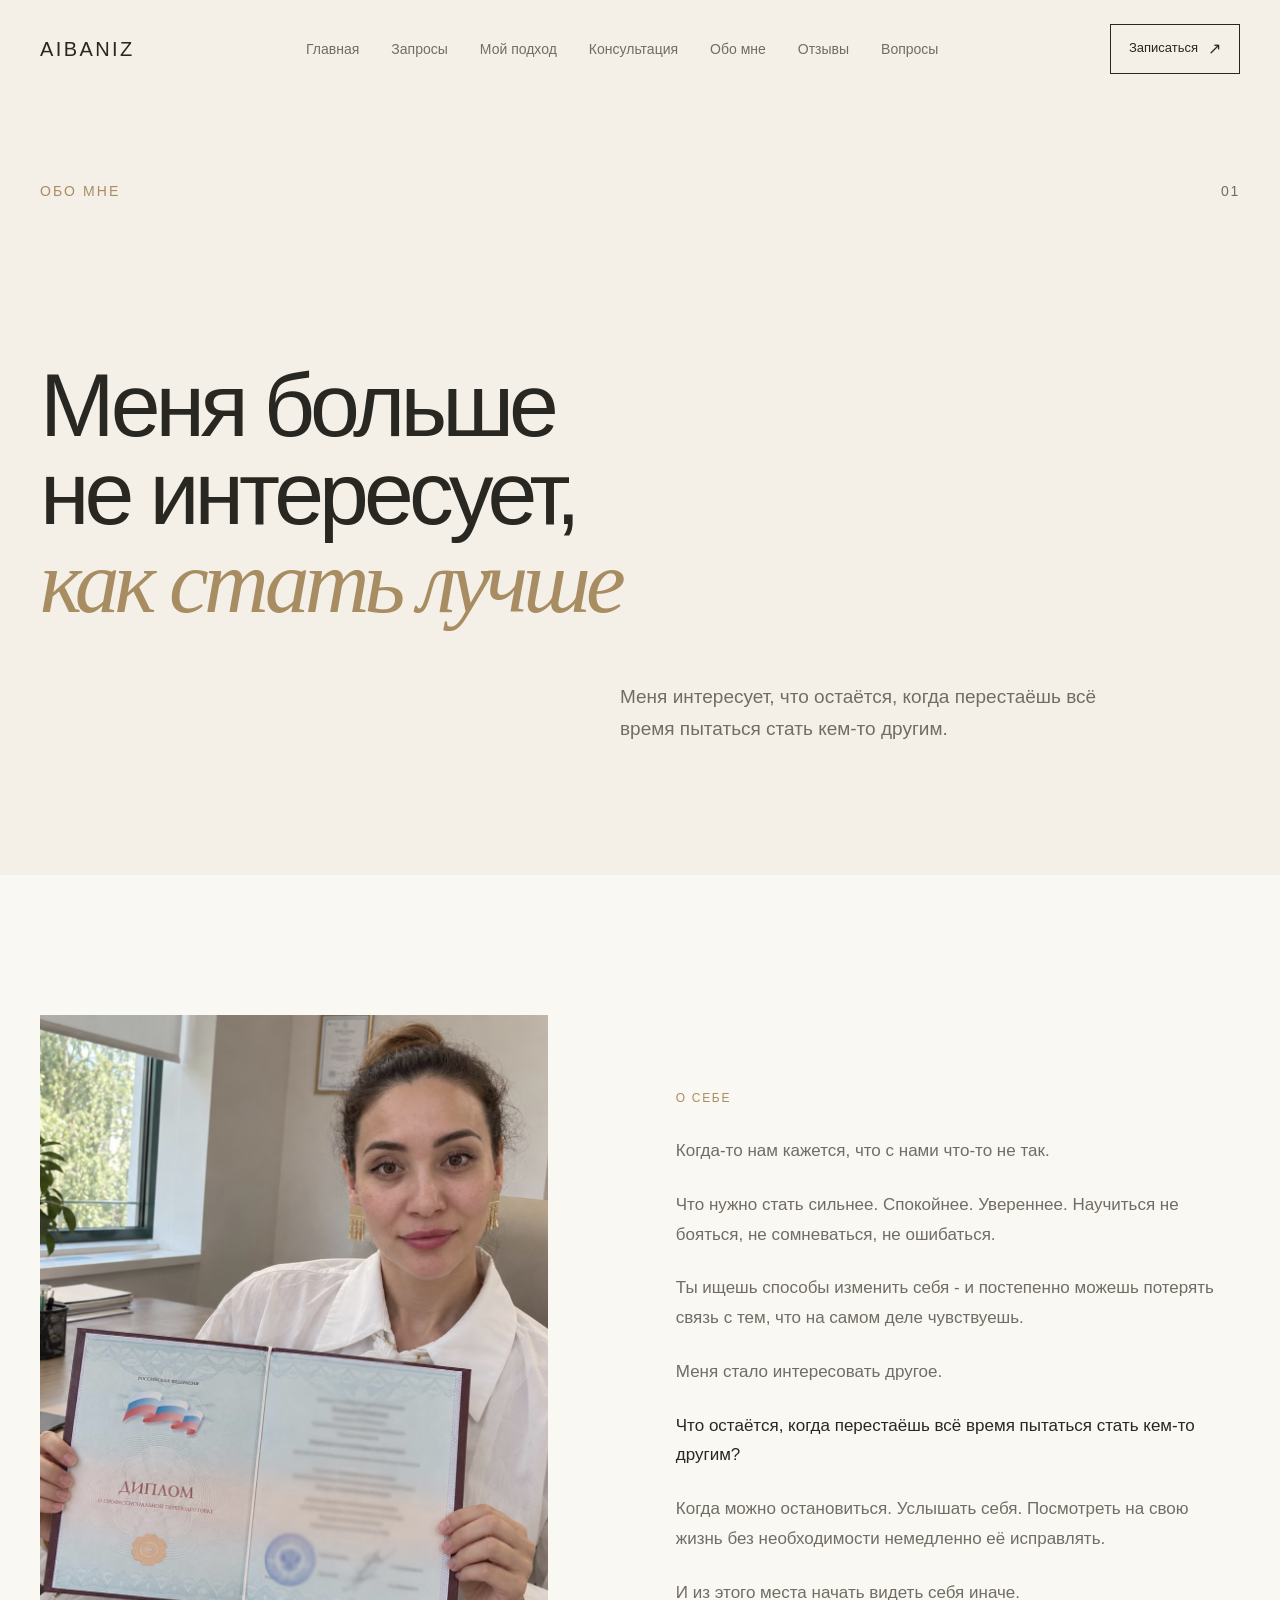
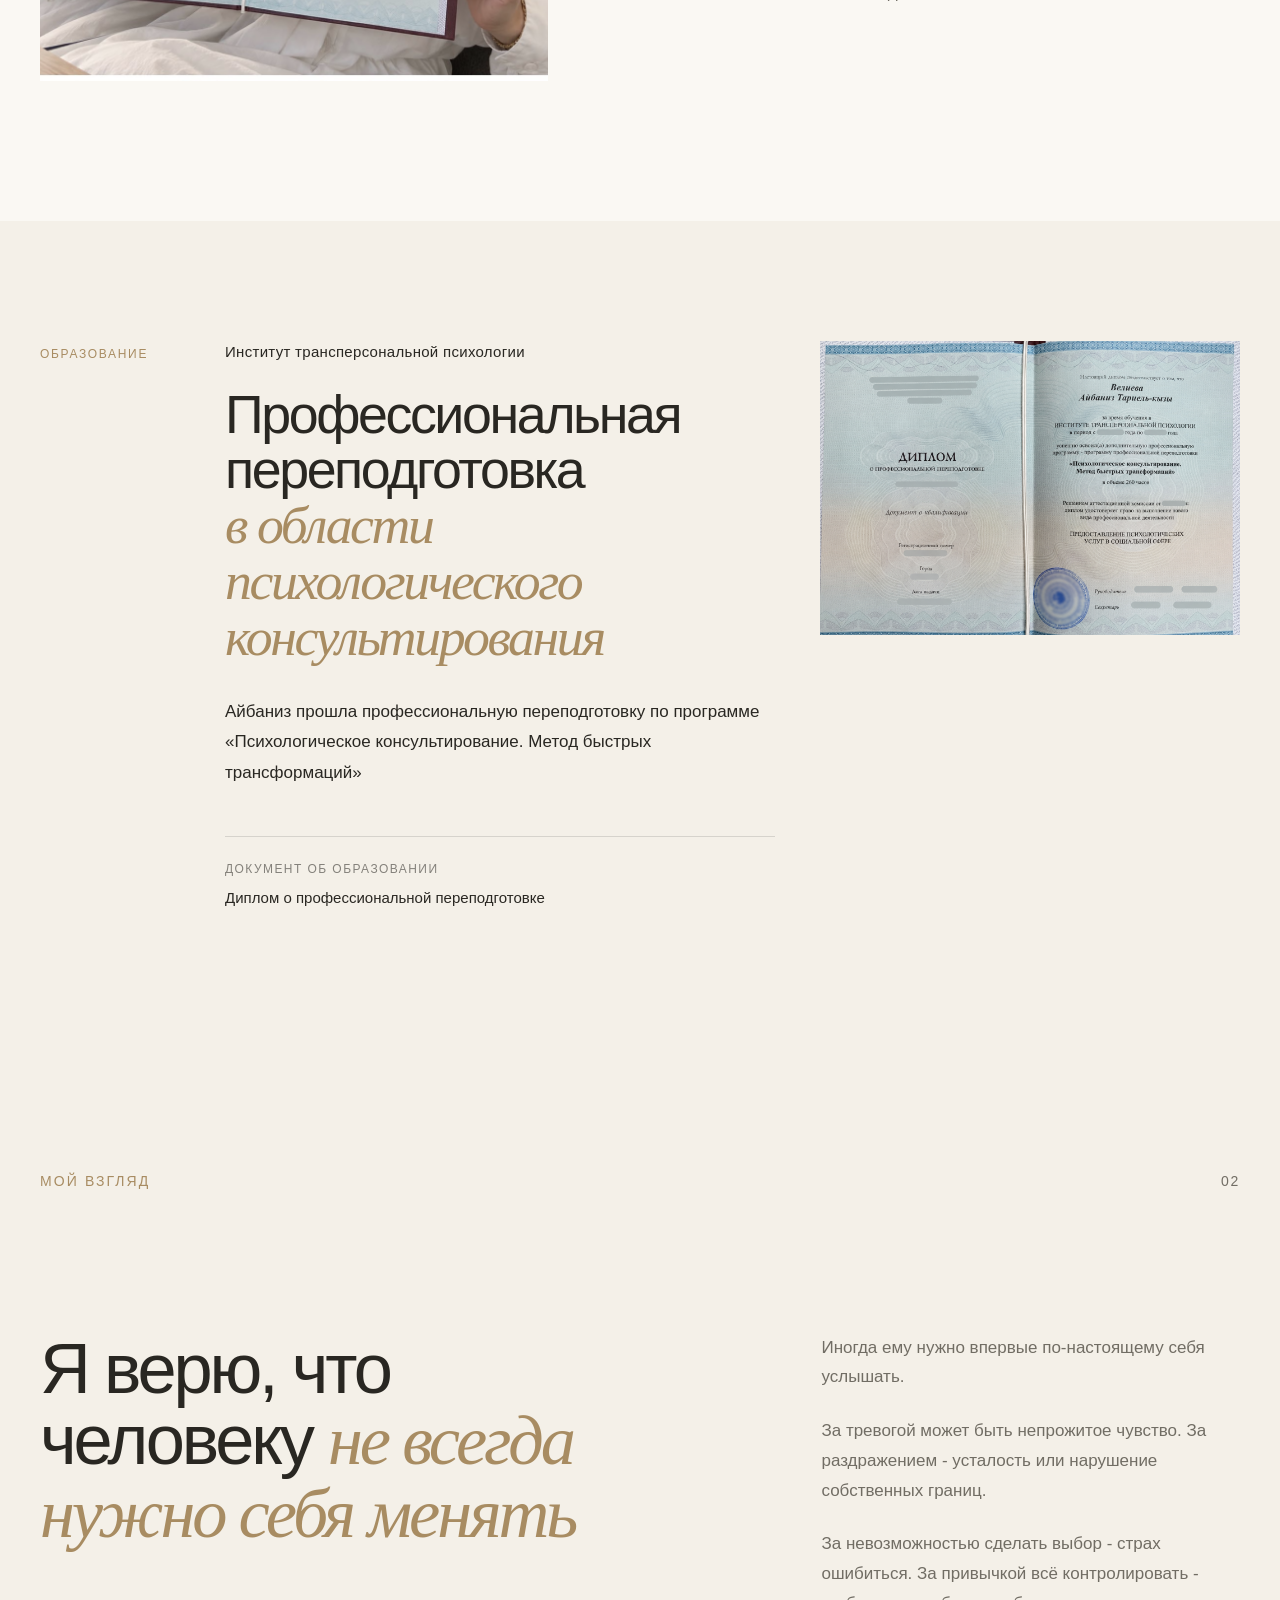
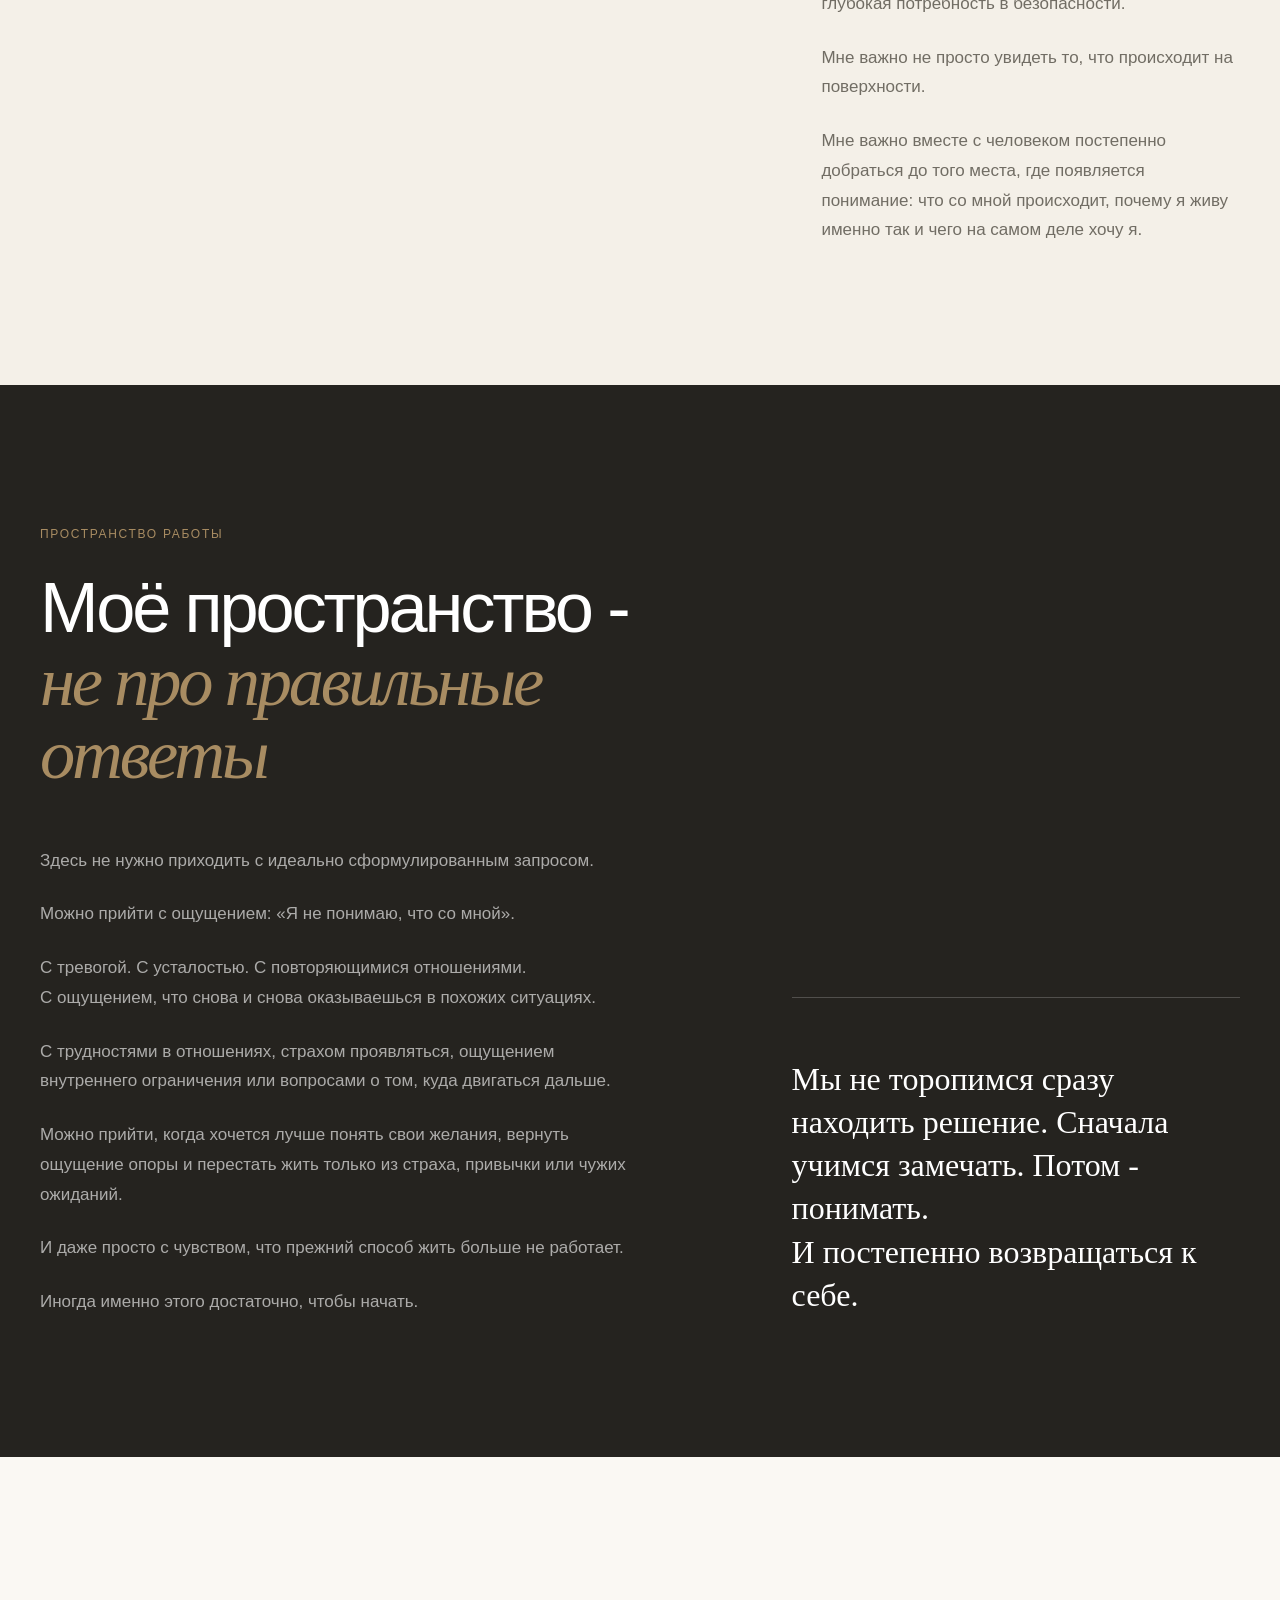
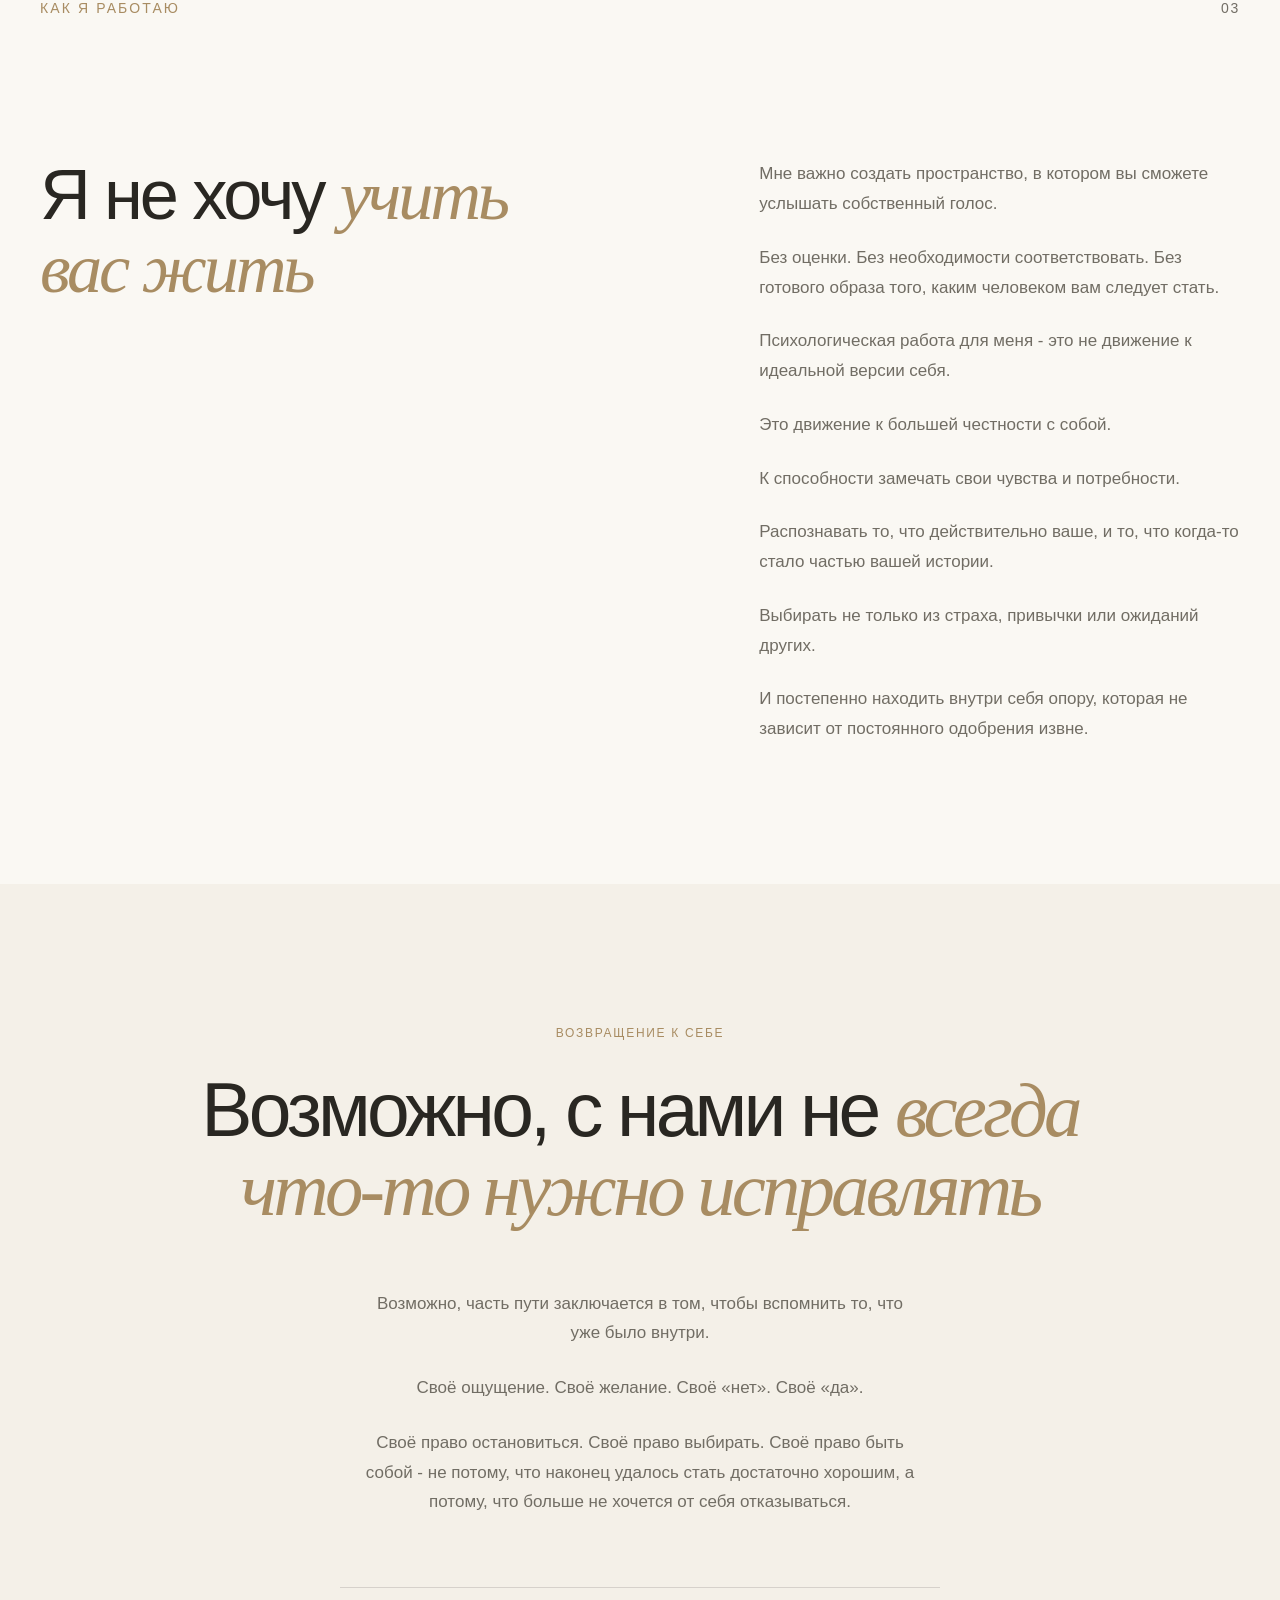
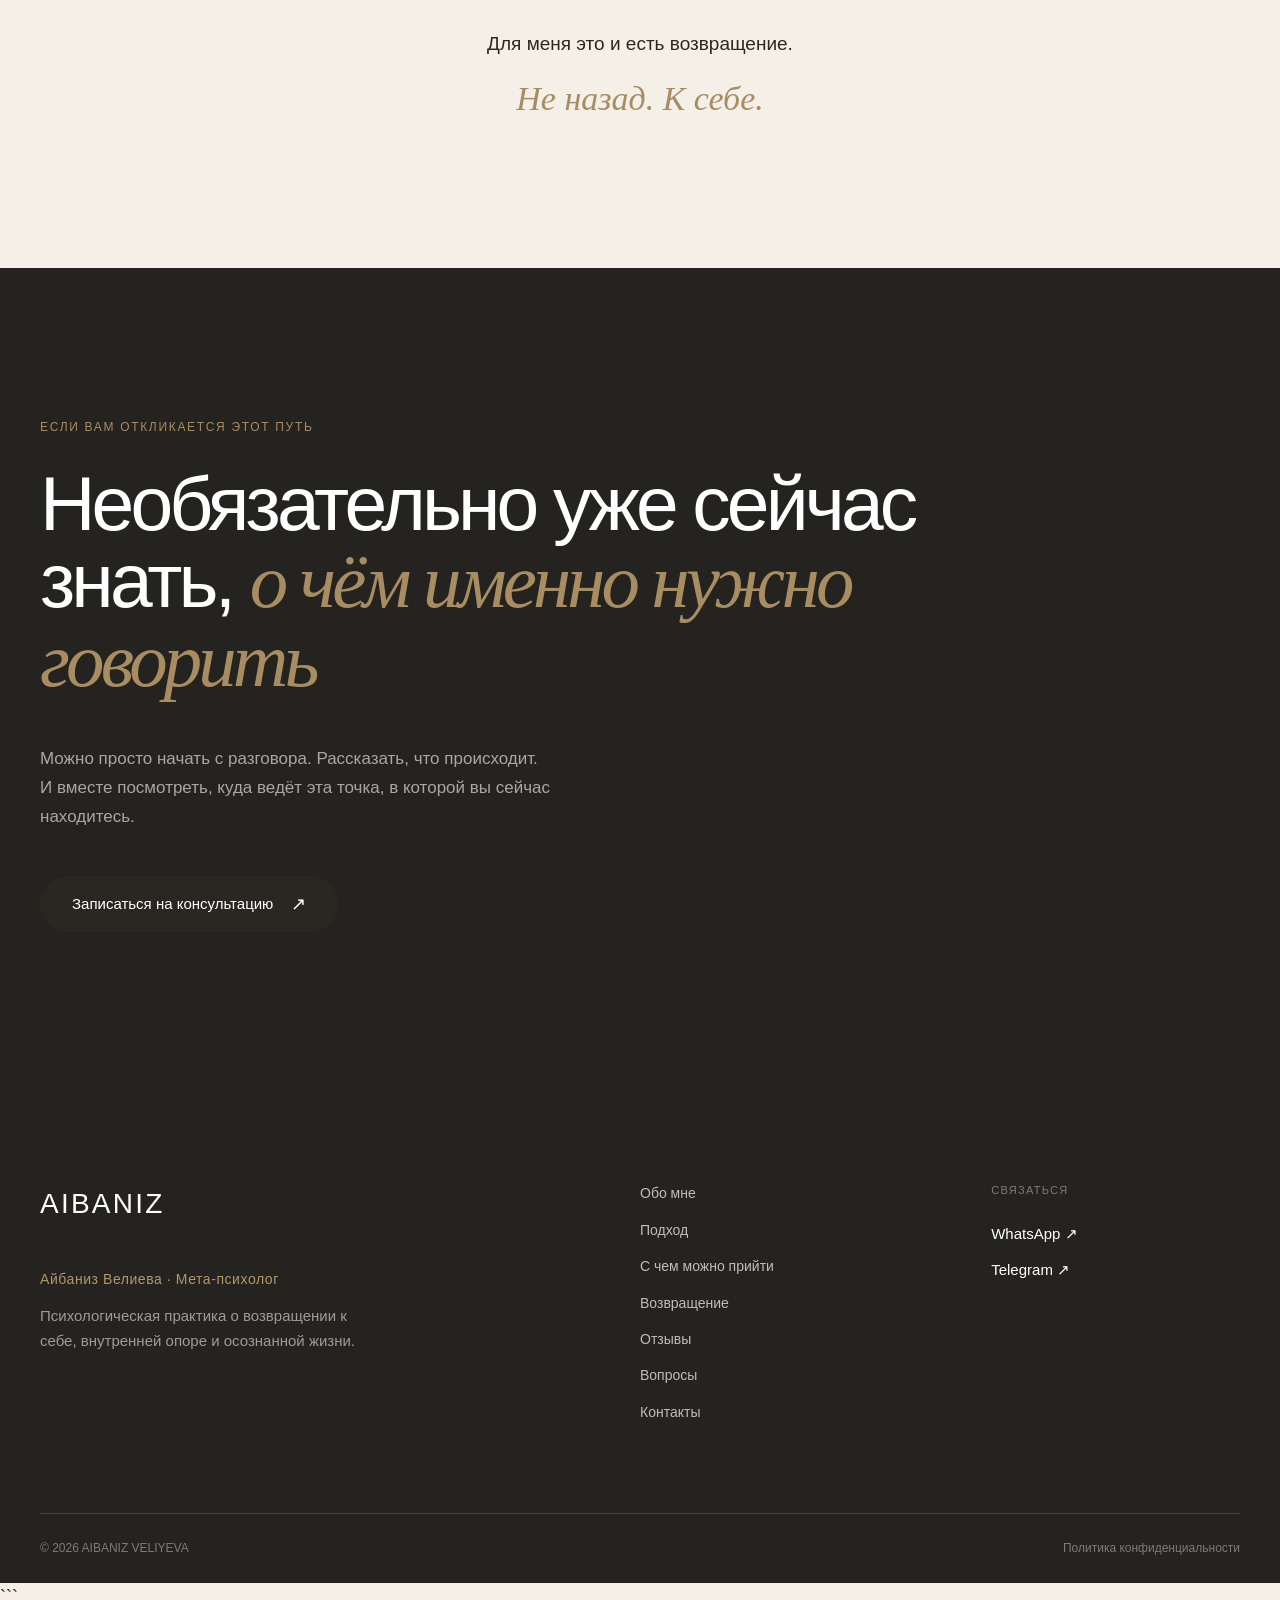
==== commit 8c1973f9: "Исправления дома вместе с Айбаниз" ====
--- a/about.html
+++ b/about.html
@@ -60,8 +60,8 @@
 
           <div class="about-page-hero__content">
             <h1 class="about-page-hero__title">
-              Меня больше не интересует,
-              <em>как стать лучше</em>
+              Меня больше <br />не интересует,
+              <em><br />как стать лучше</em>
             </h1>
 
             <p class="about-page-hero__intro">
@@ -97,7 +97,7 @@
                 </p>
 
                 <p>
-                  Ты ищешь способы изменить себя — и постепенно можешь потерять
+                  Ты ищешь способы изменить себя - и постепенно можешь потерять
                   связь с тем, что на самом деле чувствуешь.
                 </p>
 
@@ -188,7 +188,7 @@
               <p>Иногда ему нужно впервые по-настоящему себя услышать.</p>
 
               <p>
-                За тревогой может быть непрожитое чувство. За раздражением —
+                За тревогой может быть непрожитое чувство. За раздражением -
                 усталость или нарушение собственных границ.
               </p>
 
@@ -221,7 +221,7 @@
 
               <h2 class="about-page-section__title">
                 Моё пространство -
-                <em>не про правильные ответы</em>
+                <em><br />не про правильные ответы</em>
               </h2>
 
               <div class="about-page__text">
@@ -232,7 +232,7 @@
                 <p>Можно прийти с ощущением: «Я не понимаю, что со мной».</p>
 
                 <p>
-                  С тревогой. С усталостью. С повторяющимися отношениями. С
+                  С тревогой. С усталостью. С повторяющимися отношениями. <br />С
                   ощущением, что снова и снова оказываешься в похожих ситуациях.
                 </p>
 
@@ -262,7 +262,7 @@
 
               <p>
                 Мы не торопимся сразу находить решение. Сначала учимся замечать.
-                Потом - понимать. И постепенно возвращаться к себе.
+                Потом - понимать. <br />И постепенно возвращаться к себе.
               </p>
             </div>
           </div>
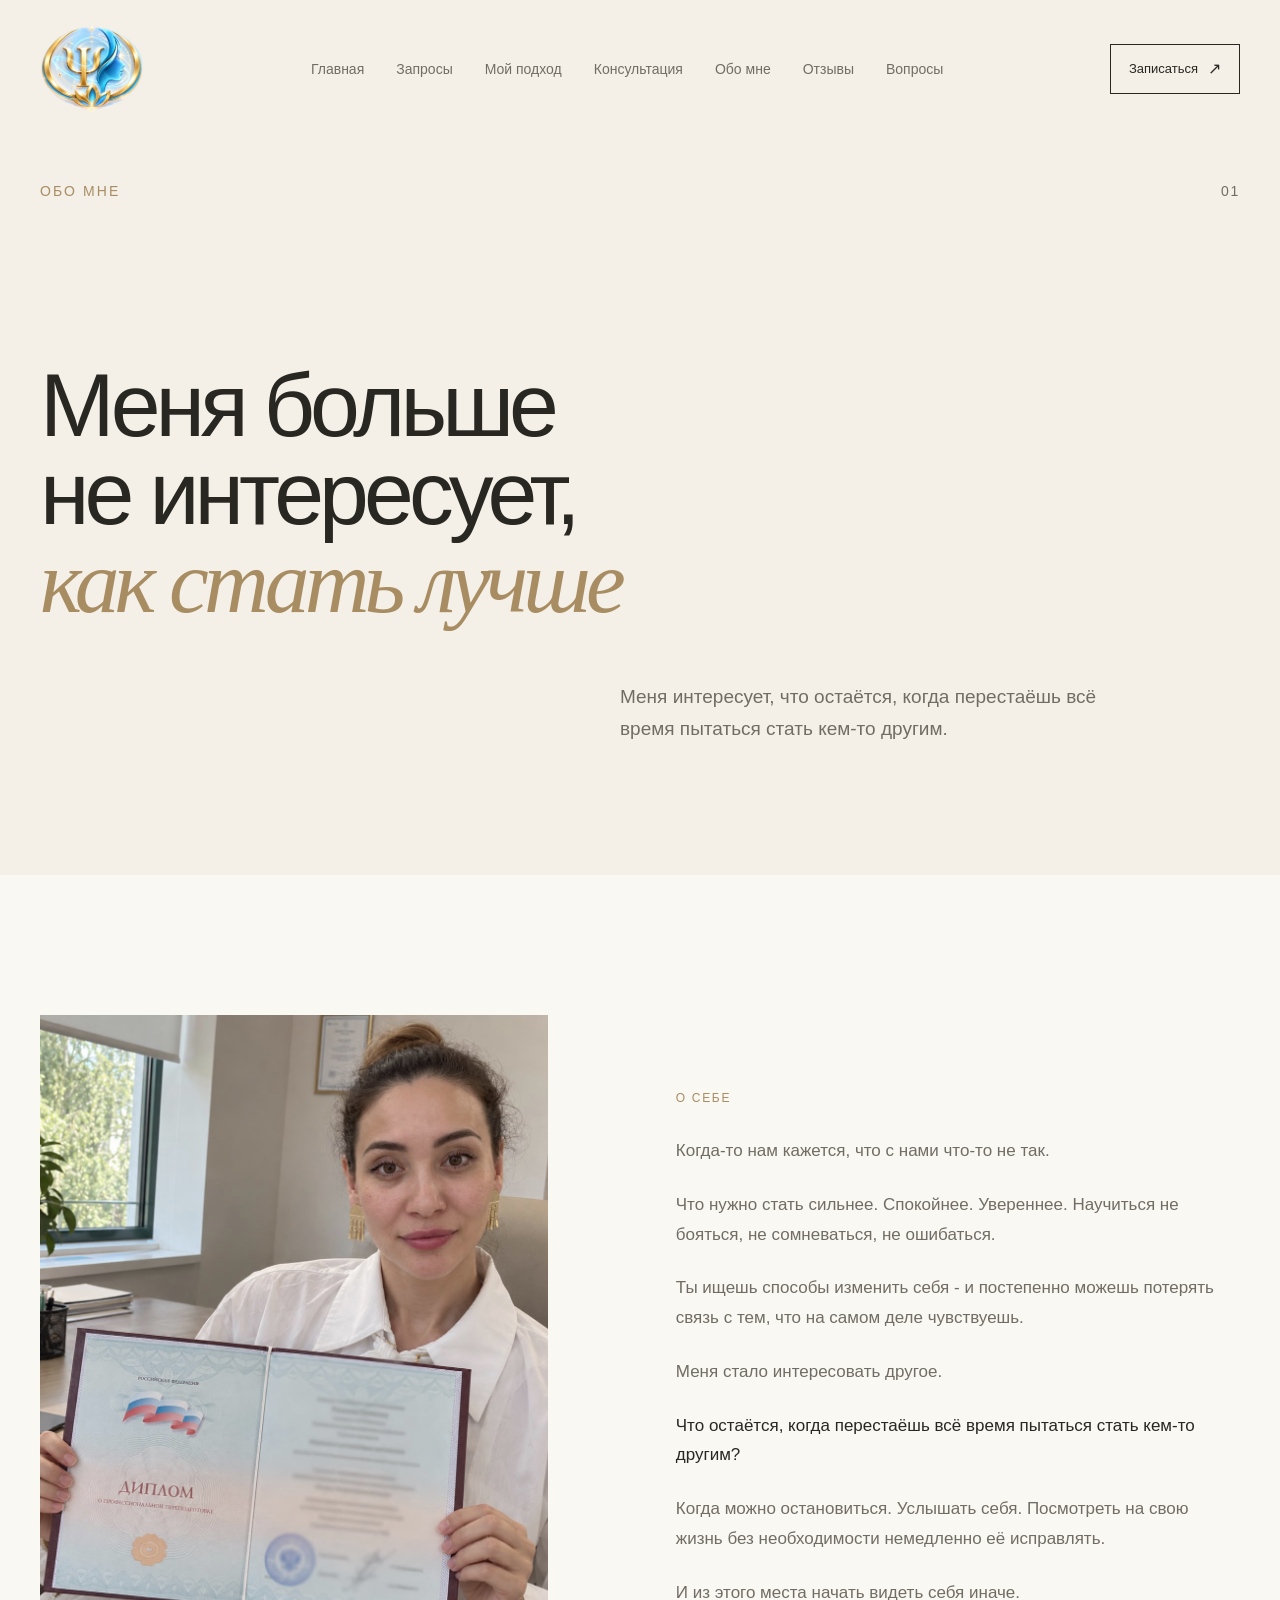
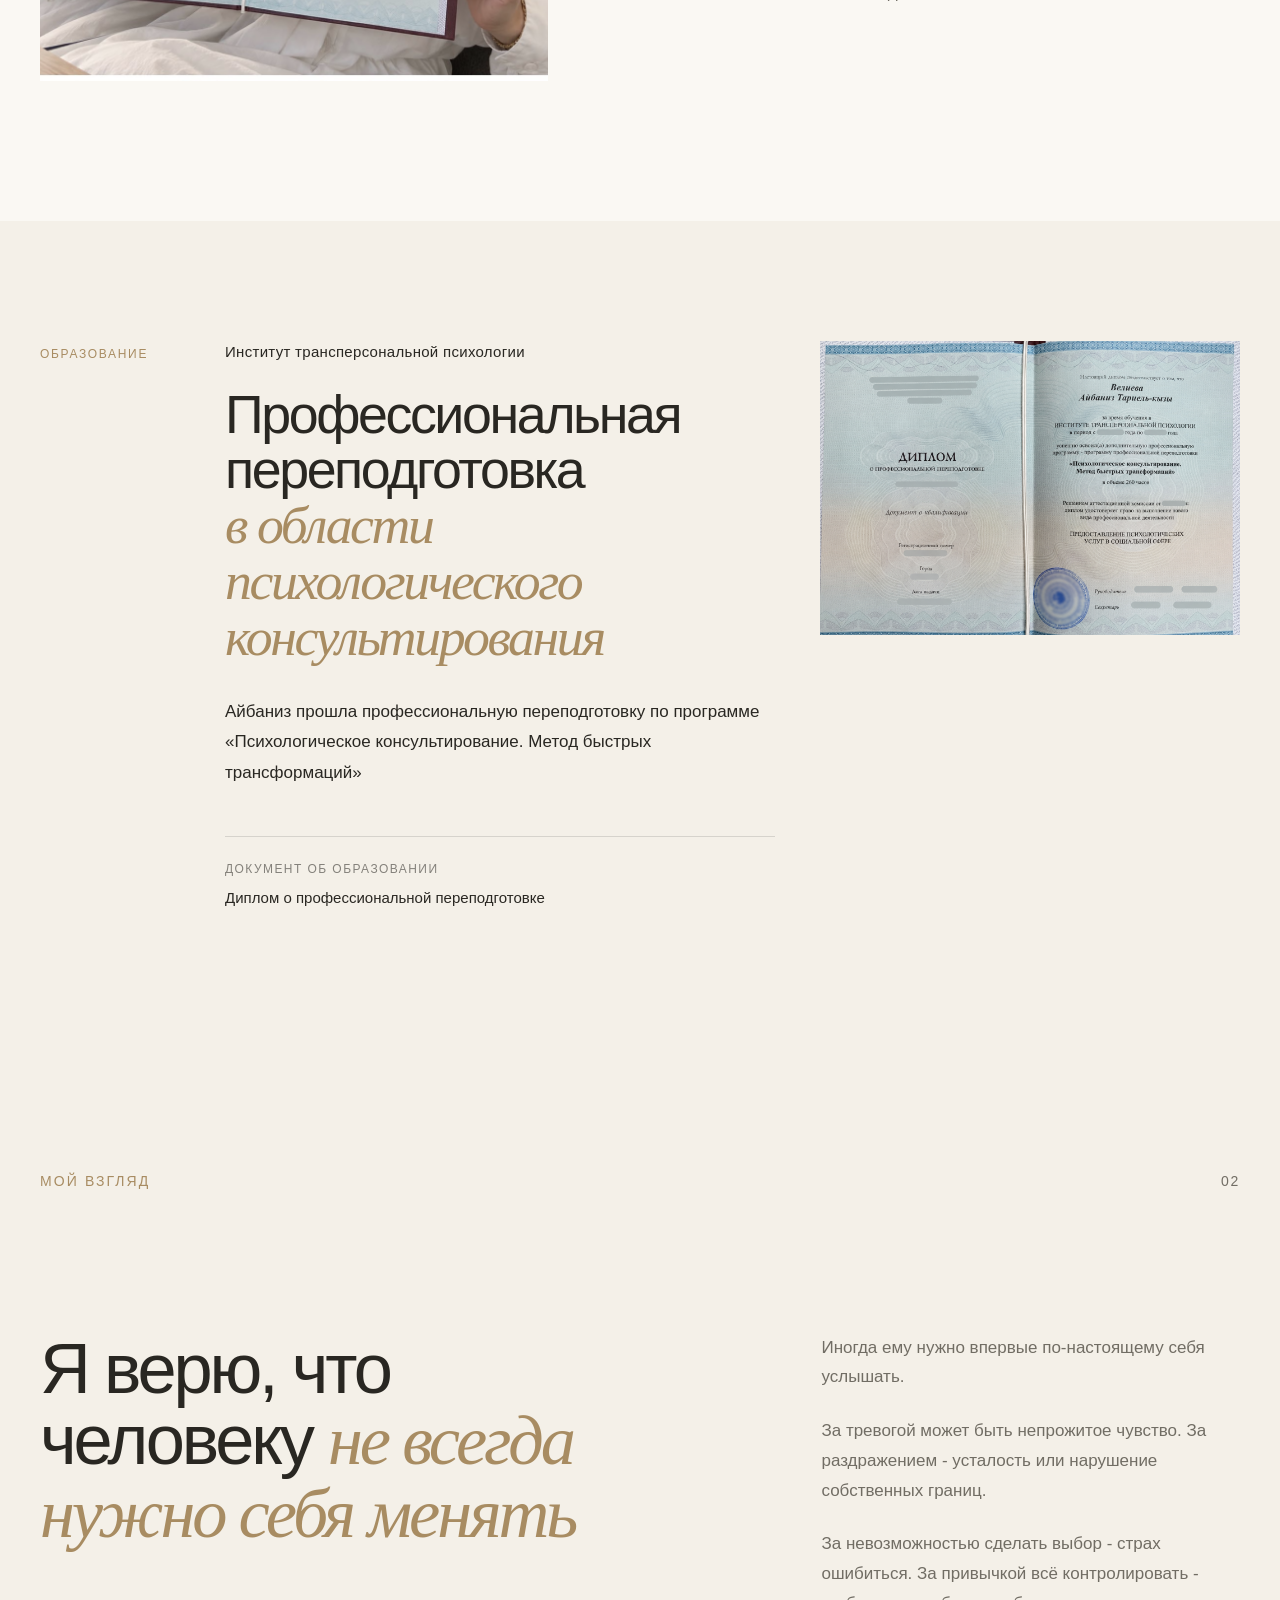
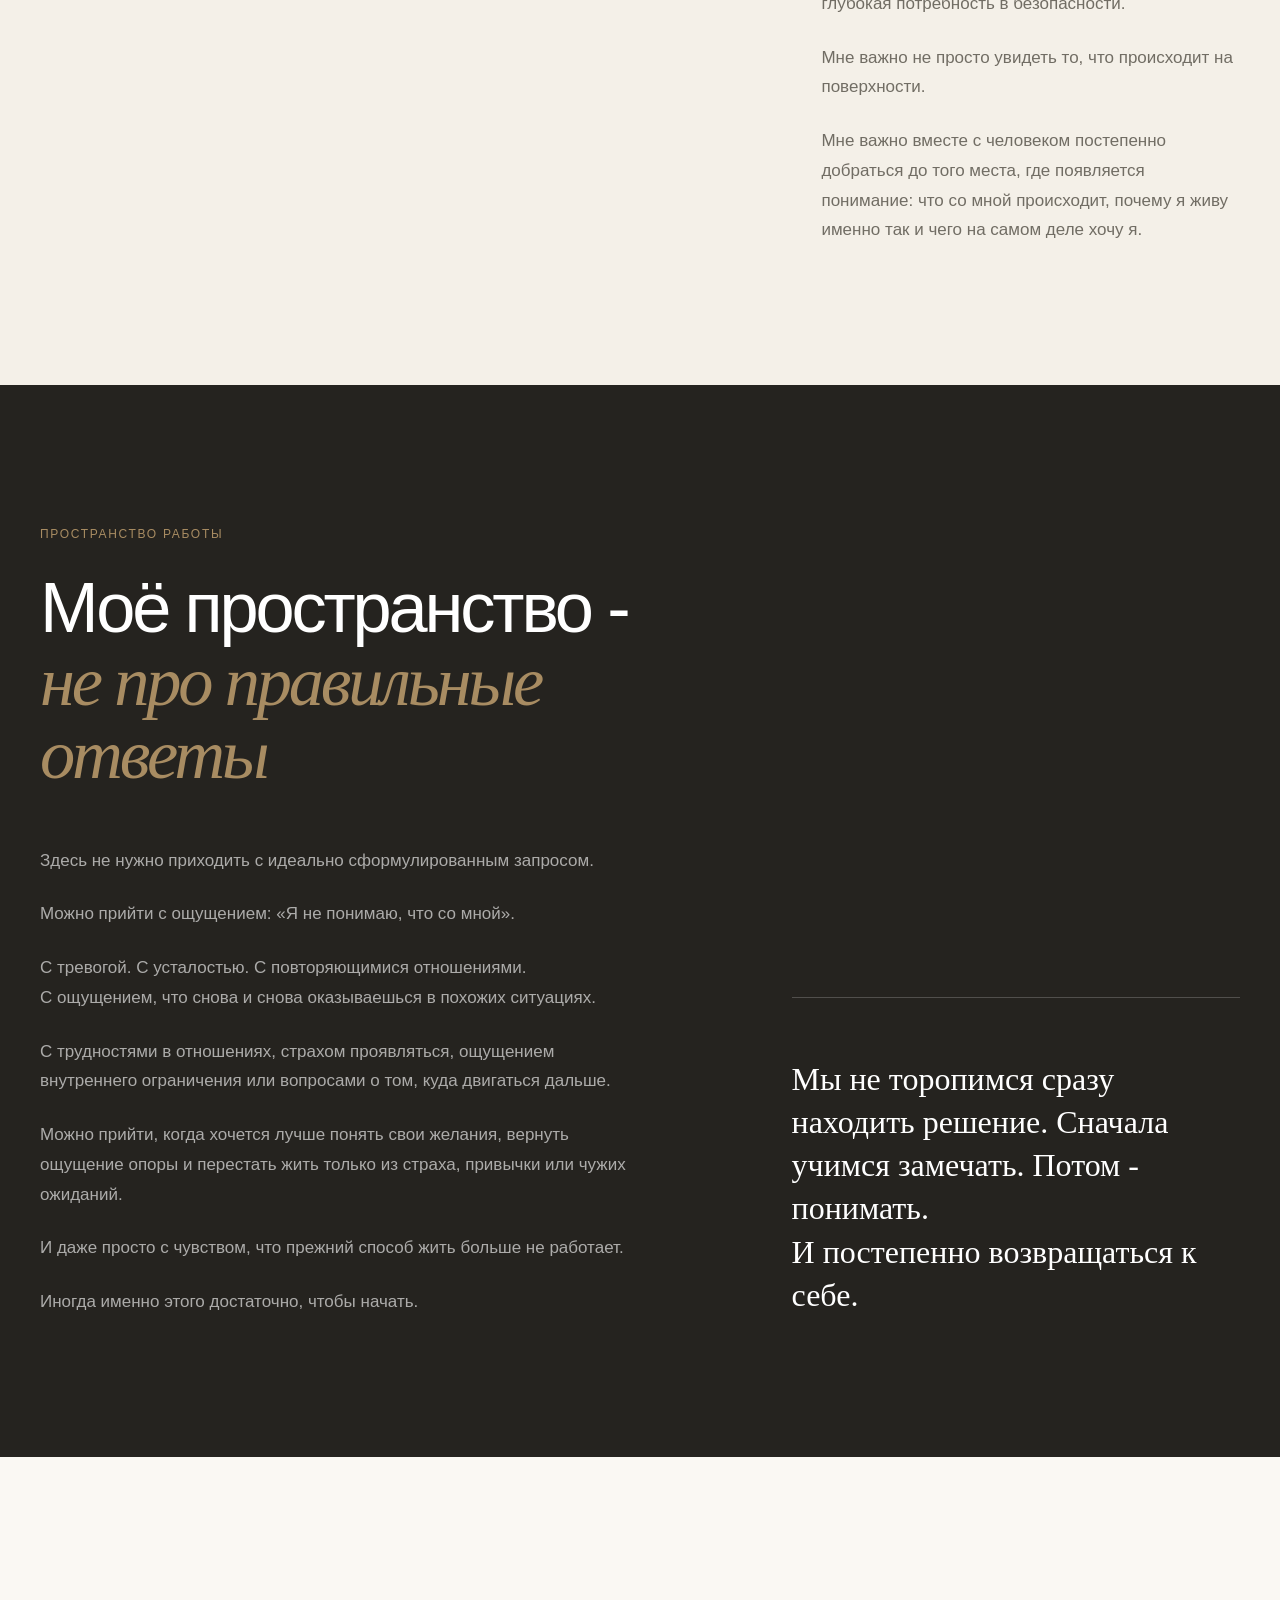
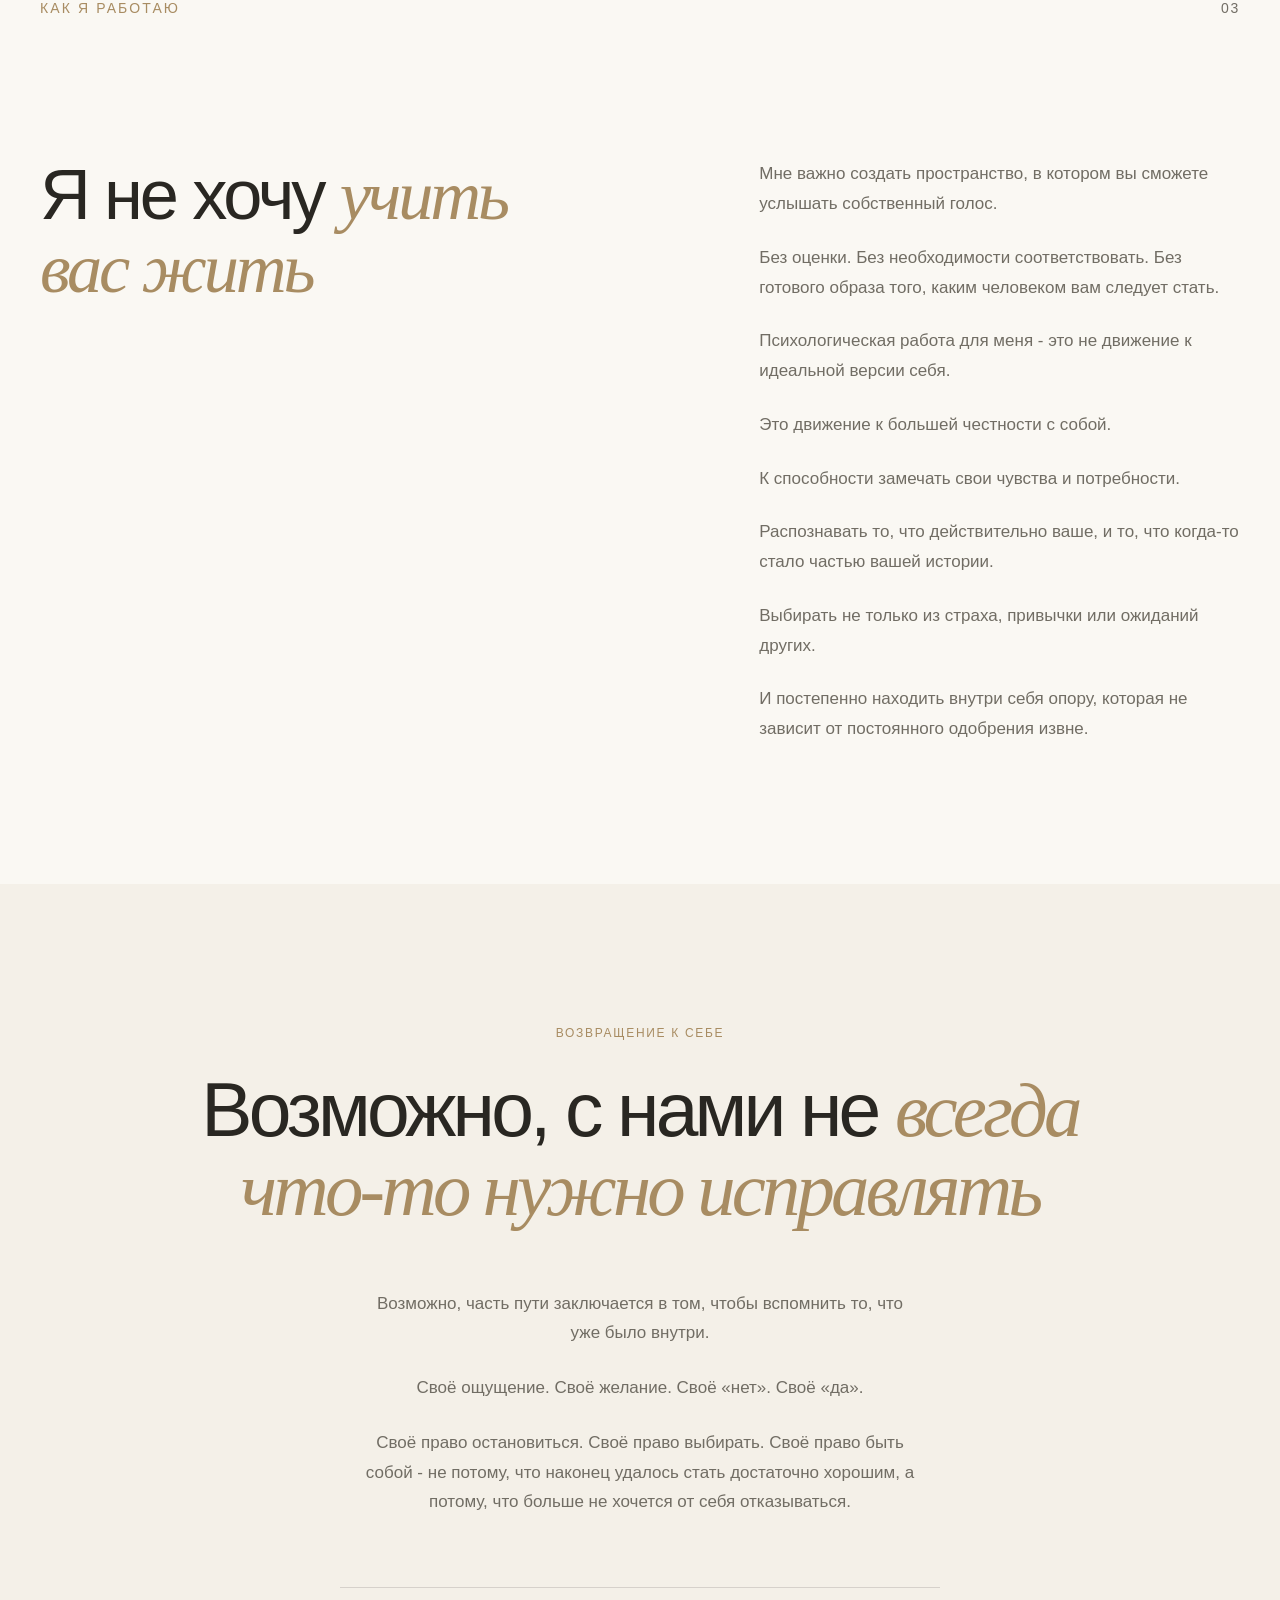
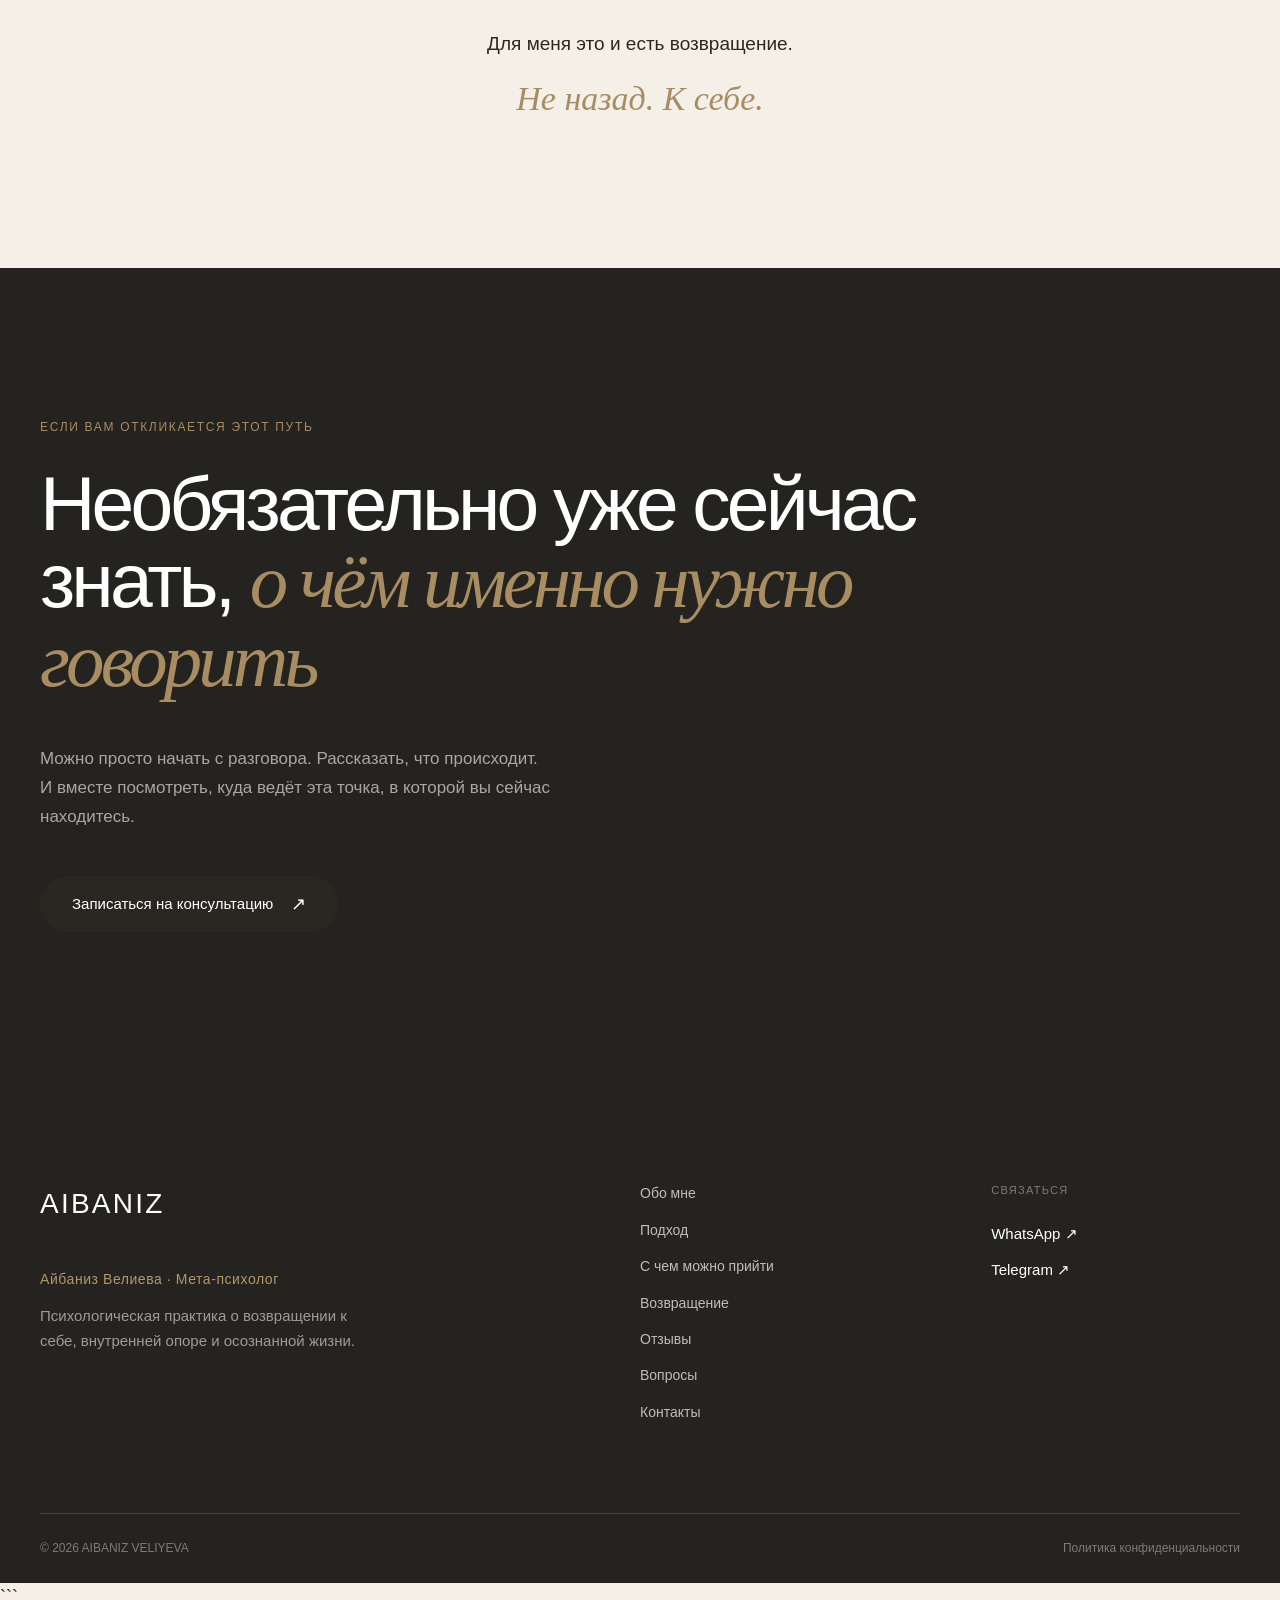
==== commit 6ea3702b: "Сделал техническую часть, добавил aibaniz-metapro.kz" ====
--- a/about.html
+++ b/about.html
@@ -14,7 +14,7 @@
     <title>Обо мне — Айбаниз Велиева, психолог</title>
 
 
-    <link rel="canonical" href="https://aibaniz.kz/about.html" />
+    <link rel="canonical" href="https://aibaniz-metapro.kz/about.html" />
 
     <meta property="og:type" content="website" />
     <meta property="og:title" content="Обо мне — Айбаниз Велиева, психолог" />
@@ -22,12 +22,12 @@
       property="og:description"
       content="Айбаниз Велиева — психолог. Психологическое консультирование, внутреннее состояние, отношения, повторяющиеся сценарии и возвращение к себе."
     />
-    <meta property="og:url" content="https://aibaniz.kz/about.html" />
+    <meta property="og:url" content="https://aibaniz-metapro.kz/about.html" />
     <meta property="og:site_name" content="AIBANIZ" />
     <meta property="og:locale" content="ru_RU" />
     <meta
       property="og:image"
-      content="https://aibaniz.kz/images/og-image.png"
+      content="https://aibaniz-metapro.kz/images/og-image.png"
     />
 
     <link rel="icon" type="image/png" href="images/favicon.png" />
--- a/css/header.css
+++ b/css/header.css
@@ -51,10 +51,19 @@
     position: relative;
     z-index: 1002;
 
-    font-size: 20px;
-    font-weight: 500;
-
-    letter-spacing: 0.12em;
+    display: flex;
+    align-items: center;
+
+    flex-shrink: 0;
+}
+
+.logo img {
+    display: block;
+
+    height: 90px;
+    width: auto;
+
+    object-fit: contain;
 }
 
 
@@ -412,4 +421,16 @@
 
 body.menu-open {
     overflow: hidden;
+}
+
+@media (max-width: 900px) {
+    .logo img {
+        height: 65px;
+    }
+}
+
+@media (max-width: 480px) {
+    .logo img {
+        height: 55px;
+    }
 }
